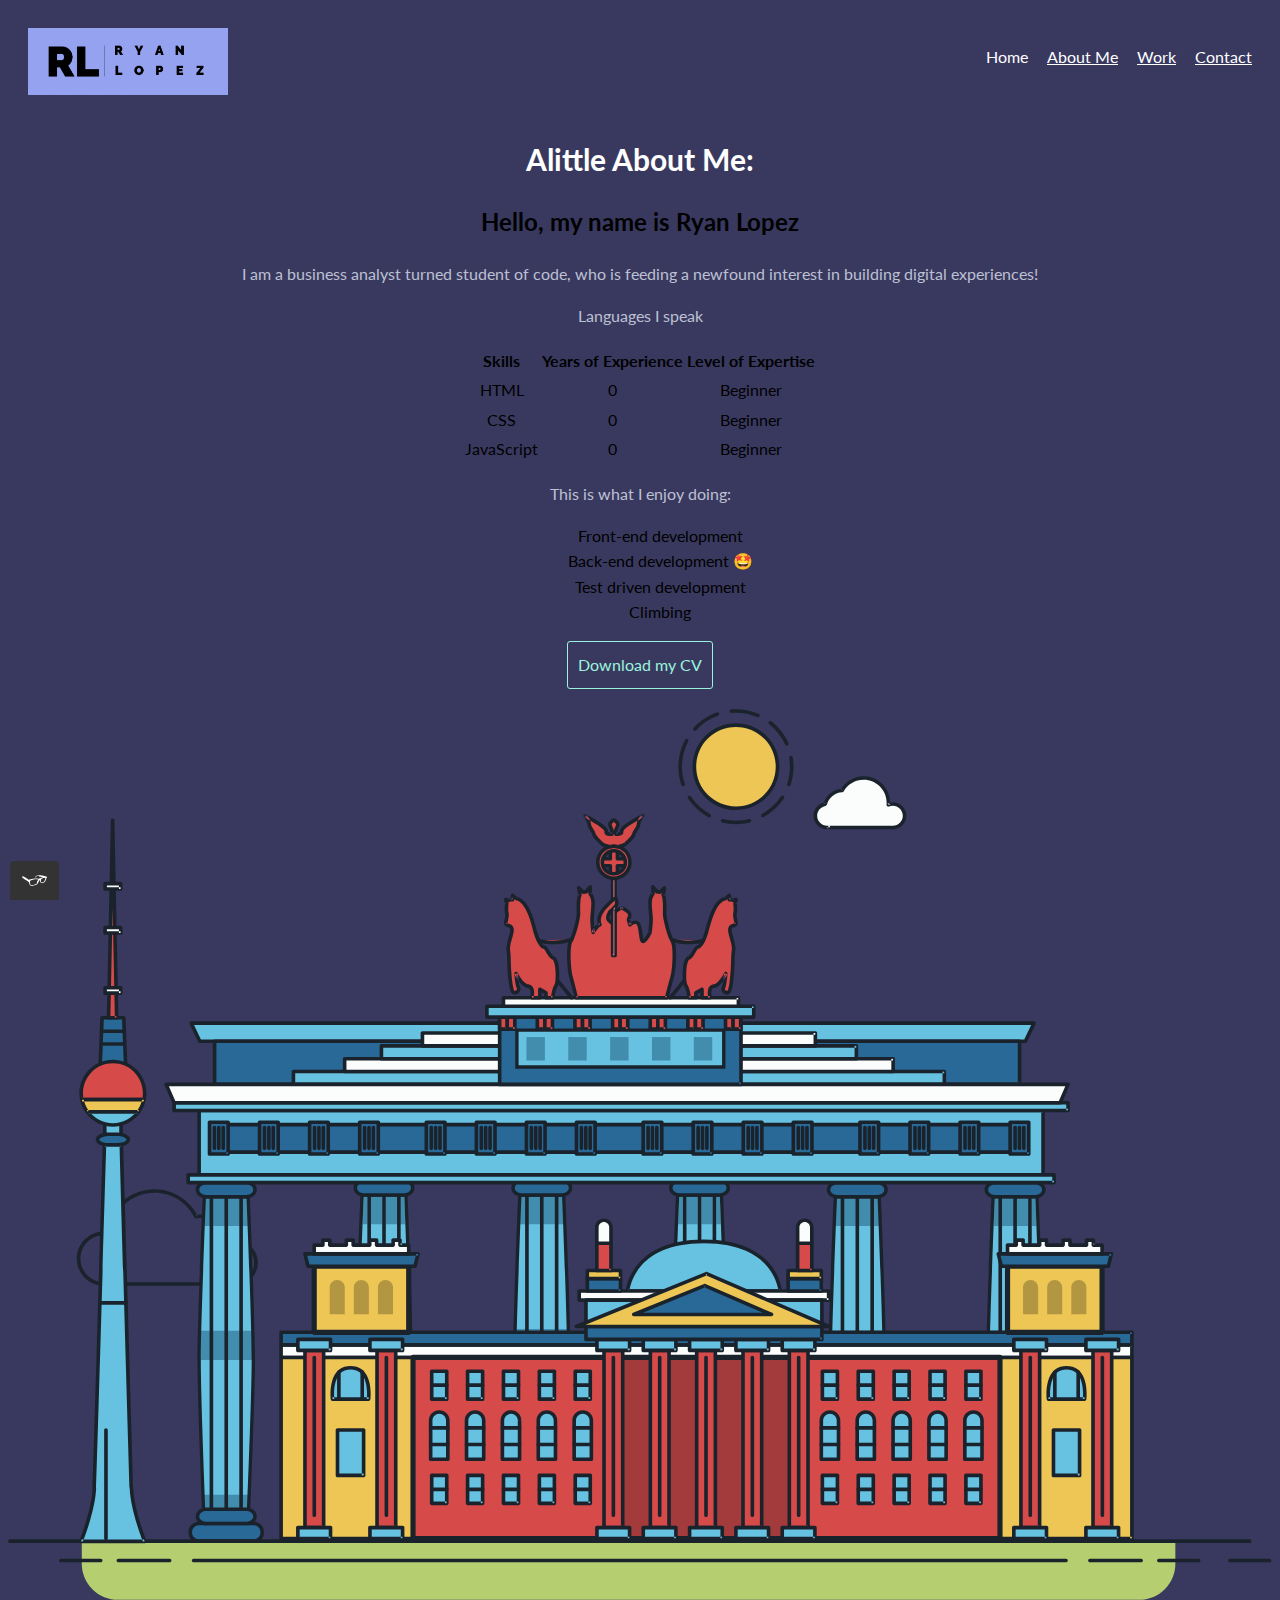
==== about.html @ b36243be "Added to Git" ====
<!DOCTYPE html>
<html>

<head> <!-- displays on the tab -->
  <meta charset="utf-8">
  <title>Ryan Lopez</title>
  <link rel="shortcut icon" href="./img/favicon-32x32.png" type="image/x-icon">
  <link rel="noramlize css"  type="text/css" href="CSS/noramlize.css">
  <link href="https://fonts.googleapis.com/css2?family=Lato:wght@400;700&display=swap" rel="stylesheet">
  <link rel="stylesheet" type="text/css" href="CSS/styles.production.css">
  <meta name="viewport" content="width=device-width, initial-scale=1"> <!-- Optimizes for mobile browsers -->
</head>

<body>
  <header class="page-header">
    <!-- Insert logo here -->
    <img src="img/Logo.png" alt="" class="page-header__item-logo page-header__item">
    <nav class="page-header__item">
      <ul role="menubar" class="navigation-list"><!-- Ul = Unordered list (bullet points), ol =ordered list (1,2,3)-->
        <li role="presentation"><!-- refers to list items, each one needs its own li -->
          <a  href="index.html" role="menuitem" class="navigation-list__item navigation-list__item--active">Home</a>  <!-- Href are hyperlinks -->
        </li>
        <li role="presentation">
          <a  href="about.html" role="menuitem" class="navigation-list__item">About Me</a><!-- Block Element Modifier(BEM) will be used to style classes-->
        </li>
        <li role="presentation">
          <a href="work.html" role="menuitem" class="navigation-list__item">Work</a>
        </li>
        <li role="presentation">
          <a  href="contact.html" role="menuitem" class="navigation-list__item">Contact</a>
        </li>
      </ul>
    </nav>
  </header>
  <main class="about">
    <h1> Alittle About Me: </h1>
    <h2> Hello, my name is Ryan Lopez </h2>
    <p> I am a business analyst turned student of code, who is feeding a newfound interest in building <span>digital<span> experiences!</p>
    <p> Languages I speak </p>
    <table id="experience-table">
      <thead><!-- Header row (Bold)-->
        <tr><!--notes each row in table-->
          <th>Skills</th><!-- th... notes header cells-->
          <th>Years of Experience</th>
          <th>Level of Expertise</th>
        </tr>
      </thead>
      <tbody><!-- Content of the table under the header-->
        <tr>
          <td>HTML</td><!-- defines the cell on the row-->
          <td>0</td>
          <td>Beginner</td>
        </tr>
        <tr>
          <td>CSS</td>
          <td>0</td>
          <td>Beginner</td>
        </tr>
        <tr>
          <td>JavaScript</td>
          <td>0</td>
          <td>Beginner</td>
        </tr>
      </tbody>
    </table>
    <p> This is what I enjoy doing:</p>
    <ul>
      <li role="presentation" class="about-list__item">Front-end development</li>
      <li role="presentation"class="about-list__item">Back-end development 🤩</li>
      <li role="presentation"class="about-list__item">Test driven development</li>
      <li role="presentation" class="about-list__item">Climbing</li>
    </ul>

    <a href="Files/LOPEZ_RYAN_RESUME.PDF" target="_blank" class="button" download>Download my CV</a>
    <svg id="about-picture" xmlns="http://www.w3.org/2000/svg" class="berlin-illustration" height="auto" viewBox="0 0 700 505" xmlns:xlink="http://www.w3.org/1999/xlink">
        <defs>
            <polygon id="a" points=".06 231.917 .06 .929 688.717 .929 688.717 231.917"></polygon>
        </defs>
        <g fill="none" fill-rule="evenodd">
          <g transform="translate(0 241)" class="cloud-front">
          <path fill="#1A232C" d="M87.602,29 L87.602,28 C87.326,28.001 87.103,28.024 86.927,28.033 L86.979,29.031 L87.947,28.78 C85.741,20.282 78.041,14.002 68.852,14 C67.858,14 66.904,14.096 65.98,14.231 L66.125,15.22 L67.019,14.772 C62.626,6.015 53.567,0.001 43.102,0 C29.041,0.002 17.524,10.848 16.443,24.632 L17.44,24.71 L17.606,23.724 C16.803,23.589 15.969,23.5 15.102,23.5 C6.817,23.501 0.102,30.215 0.102,38.5 C0.102,46.785 6.817,53.499 15.102,53.5 L87.602,53.5 C94.644,53.499 100.351,47.792 100.352,40.75 C100.351,33.708 94.644,28.001 87.602,28 L87.602,30 C90.573,30 93.254,31.202 95.203,33.149 C97.15,35.097 98.351,37.778 98.352,40.75 C98.351,43.722 97.15,46.403 95.203,48.351 C93.254,50.298 90.573,51.5 87.602,51.5 L15.102,51.5 C11.509,51.5 8.265,50.046 5.909,47.692 C3.555,45.337 2.102,42.093 2.102,38.5 C2.102,34.907 3.555,31.663 5.909,29.308 C8.265,26.954 11.509,25.5 15.102,25.5 C15.831,25.5 16.553,25.575 17.273,25.697 C17.551,25.743 17.832,25.672 18.055,25.499 C18.277,25.325 18.414,25.07 18.436,24.789 C19.436,12.04 30.094,1.998 43.102,2 C52.786,1.999 61.163,7.564 65.231,15.669 C65.425,16.055 65.842,16.272 66.27,16.21 C67.132,16.084 67.988,16 68.852,16 C77.108,15.998 84.027,21.647 86.011,29.283 C86.13,29.741 86.557,30.054 87.031,30.03 C87.27,30.017 87.457,29.999 87.602,30 L87.602,29" transform="translate(38 36)"></path>
            </g>
            <path fill="#B5CE6F" d="M646.484,484.382 C646.484,489.501 644.531,494.62 640.627,498.525 C636.722,502.43 631.603,504.382 626.484,504.382 L60.873,504.382 C55.754,504.382 50.636,502.43 46.731,498.525 C42.826,494.62 40.873,489.501 40.873,484.382 L40.873,471.917 L646.484,471.917 L646.484,484.382"></path>
            <polyline fill="#67C2E2" points="334.824 185.029 101.449 185.029 106.209 195.08 563.438 195.08 568.2 185.029 334.824 185.029"></polyline>
            <path fill="#1A232C" d="M334.824,185.029 L334.824,184.029 L101.449,184.029 C101.104,184.029 100.788,184.203 100.604,184.494 C100.42,184.785 100.398,185.146 100.545,185.457 L105.306,195.508 C105.471,195.856 105.824,196.079 106.209,196.079 L563.438,196.079 C563.824,196.079 564.177,195.856 564.342,195.508 L569.104,185.457 C569.251,185.146 569.229,184.785 569.045,184.494 C568.861,184.203 568.544,184.029 568.2,184.029 L334.824,184.029 L334.824,186.029 L566.62,186.029 L562.806,194.08 L106.842,194.08 L103.029,186.029 L334.824,186.029 L334.824,185.029"></path>
            <polygon fill="#296997" points="114.416 218.974 560.222 218.974 560.222 195.08 114.416 195.08"></polygon>
            <path fill="#1A232C" d="M560.222,218.974 L560.222,217.974 L115.416,217.974 L115.416,196.079 L559.222,196.079 L559.222,218.974 L560.222,218.974 L560.222,217.974 L560.222,218.974 L561.222,218.974 L561.222,195.08 C561.222,194.816 561.115,194.559 560.929,194.372 C560.742,194.186 560.485,194.08 560.222,194.08 L114.416,194.08 C114.152,194.08 113.895,194.186 113.708,194.372 C113.522,194.559 113.416,194.816 113.416,195.08 L113.416,218.974 C113.416,219.237 113.522,219.495 113.708,219.681 C113.895,219.867 114.152,219.974 114.416,219.974 L560.222,219.974 C560.485,219.974 560.742,219.867 560.929,219.681 C561.115,219.495 561.222,219.237 561.222,218.974 L560.222,218.974"></path>
            <polygon fill="#67C2E2" points="105.85 269.08 573.225 269.08 573.225 233.398 105.85 233.398"></polygon>
            <path fill="#1A232C" d="M573.225,233.398 L573.225,232.398 L105.85,232.398 C105.587,232.398 105.329,232.505 105.143,232.691 C104.957,232.877 104.85,233.134 104.85,233.398 L104.85,269.08 C104.85,269.344 104.957,269.601 105.143,269.788 C105.329,269.974 105.587,270.08 105.85,270.08 L573.225,270.08 C573.488,270.08 573.745,269.974 573.932,269.788 C574.118,269.601 574.225,269.344 574.225,269.08 L574.225,233.398 C574.225,233.134 574.118,232.877 573.932,232.691 C573.745,232.505 573.488,232.398 573.225,232.398 L573.225,233.398 L572.225,233.398 L572.225,268.08 L106.85,268.08 L106.85,234.398 L573.225,234.398 L573.225,233.398 L572.225,233.398 L573.225,233.398"></path>
            <polygon fill="#296997" points="116.751 256.508 562.557 256.508 562.557 241.243 116.751 241.243"></polygon>
            <path fill="#1A232C" d="M562.557,256.508 L562.557,255.508 L117.75,255.508 L117.75,242.243 L561.557,242.243 L561.557,256.508 L562.557,256.508 L562.557,255.508 L562.557,256.508 L563.557,256.508 L563.557,241.243 C563.557,240.979 563.45,240.722 563.264,240.535 C563.078,240.349 562.82,240.243 562.557,240.243 L116.75,240.243 C116.487,240.243 116.23,240.349 116.043,240.535 C115.857,240.722 115.751,240.979 115.751,241.243 L115.751,256.508 C115.751,256.771 115.857,257.029 116.043,257.215 C116.23,257.401 116.487,257.508 116.751,257.508 L562.557,257.508 C562.82,257.508 563.077,257.401 563.264,257.215 C563.45,257.029 563.557,256.771 563.557,256.508 L562.557,256.508"></path>
            <polygon fill="#67C2E2" points="158.07 218.974 518.563 218.974 518.563 211.858 158.07 211.858"></polygon>
            <path fill="#1A232C" d="M518.563,211.858 L518.563,210.858 L158.07,210.858 C157.807,210.858 157.549,210.964 157.363,211.151 C157.177,211.337 157.07,211.594 157.07,211.858 L157.07,218.974 C157.07,219.237 157.177,219.495 157.363,219.681 C157.549,219.867 157.807,219.974 158.07,219.974 L518.563,219.974 C518.826,219.974 519.083,219.867 519.27,219.681 C519.456,219.495 519.562,219.237 519.562,218.974 L519.562,211.858 C519.562,211.594 519.456,211.337 519.27,211.151 C519.083,210.964 518.826,210.858 518.563,210.858 L518.563,211.858 L517.563,211.858 L517.563,217.974 L159.07,217.974 L159.07,212.858 L518.563,212.858 L518.563,211.858 L517.563,211.858 L518.563,211.858"></path>
            <polygon fill="#FBFDFC" points="186.438 211.858 490.194 211.858 490.194 204.741 186.438 204.741"></polygon>
            <path fill="#1A232C" d="M490.194,204.741 L490.194,203.741 L186.438,203.741 C186.175,203.741 185.917,203.848 185.731,204.034 C185.545,204.221 185.438,204.478 185.438,204.741 L185.438,211.858 C185.438,212.121 185.545,212.379 185.731,212.565 C185.917,212.751 186.175,212.858 186.438,212.858 L490.194,212.858 C490.458,212.858 490.715,212.751 490.902,212.565 C491.088,212.379 491.194,212.121 491.194,211.858 L491.194,204.741 C491.194,204.478 491.088,204.221 490.902,204.034 C490.715,203.848 490.458,203.741 490.194,203.741 L490.194,204.741 L489.194,204.741 L489.194,210.858 L187.438,210.858 L187.438,205.741 L490.194,205.741 L490.194,204.741 L489.194,204.741 L490.194,204.741"></path>
            <polygon fill="#67C2E2" points="206.805 204.741 469.828 204.741 469.828 197.624 206.805 197.624"></polygon>
            <path fill="#1A232C" d="M469.828,197.624 L469.828,196.624 L206.805,196.624 C206.541,196.624 206.284,196.731 206.098,196.917 C205.911,197.103 205.805,197.361 205.805,197.624 L205.805,204.741 C205.805,205.005 205.911,205.262 206.098,205.449 C206.284,205.635 206.541,205.741 206.805,205.741 L469.828,205.741 C470.091,205.741 470.349,205.635 470.535,205.449 C470.722,205.262 470.828,205.005 470.828,204.741 L470.828,197.624 C470.828,197.361 470.722,197.103 470.535,196.917 C470.349,196.731 470.091,196.624 469.828,196.624 L469.828,197.624 L468.828,197.624 L468.828,203.741 L207.805,203.741 L207.805,198.624 L469.828,198.624 L469.828,197.624 L468.828,197.624 L469.828,197.624"></path>
            <polygon fill="#FBFDFC" points="229.521 197.624 447.111 197.624 447.111 190.509 229.521 190.509"></polygon>
            <path fill="#1A232C" d="M447.111,190.509 L447.111,189.509 L229.521,189.509 C229.258,189.509 229,189.616 228.814,189.802 C228.628,189.988 228.521,190.246 228.521,190.509 L228.521,197.624 C228.521,197.888 228.628,198.145 228.814,198.332 C229,198.518 229.258,198.624 229.521,198.624 L447.111,198.624 C447.375,198.624 447.632,198.518 447.818,198.332 C448.005,198.145 448.111,197.888 448.111,197.624 L448.111,190.509 C448.111,190.246 448.005,189.988 447.818,189.802 C447.632,189.616 447.375,189.509 447.111,189.509 L447.111,190.509 L446.111,190.509 L446.111,196.624 L230.521,196.624 L230.521,191.509 L447.111,191.509 L447.111,190.509 L446.111,190.509 L447.111,190.509"></path>
            <path fill="#67C2E2" d="M135.607,355.447 C135.163,337.766 134.264,313.326 133.648,297.387 C133.274,287.721 133.004,281.18 133.004,281.18 L108.722,281.18 C108.722,281.18 108.452,287.721 108.079,297.387 C107.462,313.326 106.563,337.766 106.119,355.447 C105.953,362.059 105.85,367.732 105.85,371.653 L105.85,371.654 C105.85,386.117 107.243,424.332 108.089,446.189 C108.457,455.706 108.722,462.126 108.722,462.126 L133.004,462.126 C133.004,462.126 133.269,455.706 133.637,446.189 C134.482,424.332 135.876,386.117 135.876,371.654 L135.876,371.653 C135.876,367.732 135.773,362.059 135.607,355.447"></path>
            <path fill="#428DAE" d="M133.648 297.387L108.079 297.387C108.452 287.721 108.722 281.18 108.722 281.18L133.004 281.18C133.004 281.18 133.274 287.721 133.648 297.387M135.876 371.654L105.85 371.654 105.85 371.653C105.85 367.732 105.953 362.059 106.119 355.447L135.607 355.447C135.773 362.059 135.876 367.732 135.876 371.653L135.876 371.654M133.004 462.126L108.722 462.126C108.722 462.126 108.457 455.706 108.089 446.189L133.637 446.189C133.269 455.706 133.004 462.126 133.004 462.126"></path>
            <path fill="#1A232C" d="M109.612,461.199 L132.114,461.199 C132.447,453.007 134.949,390.886 134.949,371.653 C134.949,352.42 132.447,290.299 132.114,282.108 L109.612,282.108 C109.279,290.299 106.778,352.42 106.778,371.653 C106.778,390.886 109.279,453.007 109.612,461.199 Z M133.895,463.054 L107.832,463.054 L107.794,462.164 C107.766,461.466 104.922,392.193 104.922,371.653 C104.922,351.114 107.766,281.839 107.794,281.142 L107.832,280.252 L133.895,280.252 L133.931,281.142 C133.96,281.839 136.804,351.114 136.804,371.653 C136.804,392.193 133.96,461.466 133.931,462.164 L133.895,463.054 L133.895,463.054 Z"></path>
            <path fill="#1A232C" d="M111.638 281.18L111.638 462.126C111.638 462.679 112.086 463.126 112.638 463.126 113.19 463.126 113.638 462.679 113.638 462.126L113.638 281.18C113.638 280.628 113.19 280.18 112.638 280.18 112.086 280.18 111.638 280.628 111.638 281.18M119.863 281.18L119.863 462.126C119.863 462.679 120.311 463.126 120.863 463.126 121.416 463.126 121.863 462.679 121.863 462.126L121.863 281.18C121.863 280.628 121.416 280.18 120.863 280.18 120.311 280.18 119.863 280.628 119.863 281.18M128.088 281.18L128.088 462.126C128.088 462.679 128.536 463.126 129.088 463.126 129.64 463.126 130.088 462.679 130.088 462.126L130.088 281.18C130.088 280.628 129.64 280.18 129.088 280.18 128.536 280.18 128.088 280.628 128.088 281.18"></path>
            <path fill="#296997" d="M136.79,277.265 C136.79,279.418 134.675,281.18 132.09,281.18 L109.636,281.18 C107.051,281.18 104.936,279.418 104.936,277.265 C104.936,275.111 107.051,273.349 109.636,273.349 L132.09,273.349 C134.675,273.349 136.79,275.111 136.79,277.265"></path>
            <path fill="#1A232C" d="M136.79,277.265 L135.79,277.265 C135.789,278.005 135.433,278.704 134.769,279.262 C134.109,279.814 133.155,280.181 132.09,280.18 L109.636,280.18 C108.571,280.181 107.617,279.814 106.956,279.262 C106.293,278.704 105.936,278.005 105.936,277.265 C105.936,276.524 106.293,275.825 106.957,275.267 C107.617,274.715 108.571,274.348 109.636,274.349 L132.09,274.349 C133.155,274.348 134.109,274.716 134.769,275.267 C135.433,275.825 135.789,276.524 135.79,277.265 L137.79,277.265 C137.791,275.851 137.09,274.593 136.049,273.731 C135.006,272.863 133.61,272.35 132.09,272.349 L109.636,272.349 C108.116,272.35 106.72,272.863 105.676,273.731 C104.636,274.593 103.935,275.851 103.936,277.265 C103.935,278.678 104.636,279.937 105.677,280.798 C106.72,281.666 108.116,282.179 109.636,282.18 L132.09,282.18 C133.61,282.179 135.006,281.666 136.049,280.798 C137.09,279.937 137.791,278.678 137.79,277.265 L136.79,277.265"></path>
            <path fill="#296997" d="M140.775,467.217 C140.775,469.803 138.661,471.917 136.076,471.917 L105.65,471.917 C103.065,471.917 100.951,469.803 100.951,467.217 L100.951,466.825 C100.951,464.241 103.065,462.126 105.65,462.126 L136.076,462.126 C138.661,462.126 140.775,464.241 140.775,466.825 L140.775,467.217"></path>
            <path fill="#1A232C" d="M140.775,467.217 L139.775,467.217 C139.775,468.235 139.361,469.155 138.688,469.83 C138.013,470.503 137.093,470.917 136.076,470.917 L105.65,470.917 C104.633,470.917 103.713,470.504 103.038,469.83 C102.365,469.155 101.951,468.235 101.951,467.217 L101.951,466.825 C101.951,465.808 102.365,464.889 103.038,464.214 C103.713,463.54 104.633,463.127 105.65,463.126 L136.076,463.126 C137.093,463.127 138.013,463.54 138.688,464.214 C139.362,464.889 139.775,465.808 139.775,466.825 L139.775,467.217 L141.775,467.217 L141.775,466.825 C141.772,463.684 139.217,461.13 136.076,461.126 L105.65,461.126 C102.509,461.13 99.955,463.684 99.951,466.825 L99.951,467.217 C99.954,470.36 102.509,472.914 105.65,472.917 L136.076,472.917 C139.217,472.914 141.772,470.36 141.775,467.217 L140.775,467.217"></path>
            <path fill="#296997" d="M136.79,458.208 C136.79,460.363 134.675,462.126 132.09,462.126 L109.636,462.126 C107.051,462.126 104.936,460.363 104.936,458.208 C104.936,456.057 107.051,454.292 109.636,454.292 L132.09,454.292 C134.675,454.292 136.79,456.057 136.79,458.208"></path>
            <path fill="#1A232C" d="M136.79,458.208 L135.79,458.208 C135.789,458.949 135.432,459.649 134.769,460.207 C134.108,460.76 133.154,461.128 132.09,461.126 L109.636,461.126 C108.572,461.128 107.617,460.76 106.957,460.207 C106.293,459.649 105.936,458.949 105.936,458.208 C105.936,457.47 106.293,456.77 106.957,456.212 C107.617,455.659 108.572,455.291 109.636,455.292 L132.09,455.292 C133.154,455.291 134.108,455.659 134.769,456.212 C135.433,456.77 135.789,457.47 135.79,458.208 L137.79,458.208 C137.791,456.796 137.09,455.538 136.05,454.675 C135.006,453.808 133.61,453.294 132.09,453.292 L109.636,453.292 C108.115,453.294 106.719,453.808 105.676,454.675 C104.636,455.538 103.935,456.796 103.936,458.208 C103.935,459.622 104.636,460.881 105.676,461.743 C106.72,462.611 108.116,463.125 109.636,463.126 L132.09,463.126 C133.61,463.125 135.006,462.611 136.05,461.743 C137.09,460.881 137.791,459.622 137.79,458.208 L136.79,458.208"></path>
            <path fill="#67C2E2" d="M572.471,355.447 C572.025,337.766 571.126,313.326 570.51,297.387 C570.137,287.721 569.867,281.18 569.867,281.18 L545.585,281.18 C545.585,281.18 545.315,287.721 544.942,297.387 C544.326,313.326 543.427,337.766 542.981,355.447 C542.815,362.059 542.713,367.732 542.713,371.653 L542.713,371.654 C542.713,386.117 544.107,424.332 544.952,446.189 C545.32,455.706 545.585,462.126 545.585,462.126 L569.867,462.126 C569.867,462.126 570.132,455.706 570.499,446.189 C571.346,424.332 572.739,386.117 572.739,371.654 L572.739,371.653 C572.739,367.732 572.637,362.059 572.471,355.447"></path>
            <path fill="#428DAE" d="M569.582 297.387L566.951 297.387 566.951 282.108 568.977 282.108C569.063 284.206 569.29 289.841 569.582 297.387M564.951 297.387L545.871 297.387C546.162 289.841 546.39 284.206 546.476 282.108L564.951 282.108 564.951 297.387M571.8 369.187L566.951 369.187 566.951 356.265 571.562 356.265C571.685 361.272 571.771 365.701 571.8 369.187M564.951 369.187L543.653 369.187C543.684 365.512 543.777 360.79 543.912 355.447L553.551 355.447 553.551 356.265 564.951 356.265 564.951 369.187"></path>
            <path fill="#1A232C" d="M546.476,461.199 L568.977,461.199 C569.31,453.007 571.812,390.886 571.812,371.653 C571.812,352.42 569.31,290.299 568.977,282.108 L546.476,282.108 C546.142,290.299 543.642,352.42 543.642,371.653 C543.642,390.886 546.142,453.007 546.476,461.199 M570.758,463.054 L544.694,463.054 L544.658,462.164 C544.629,461.466 541.785,392.193 541.785,371.653 C541.785,351.114 544.629,281.839 544.658,281.142 L544.694,280.252 L570.758,280.252 L570.795,281.142 C570.823,281.839 573.667,351.114 573.667,371.653 C573.667,392.193 570.823,461.466 570.795,462.164 L570.758,463.054"></path>
            <path fill="#1A232C" d="M548.501 281.18L548.501 462.126C548.501 462.679 548.949 463.126 549.501 463.126 550.053 463.126 550.501 462.679 550.501 462.126L550.501 281.18C550.501 280.628 550.053 280.18 549.501 280.18 548.949 280.18 548.501 280.628 548.501 281.18M556.727 281.18L556.727 462.126C556.727 462.679 557.174 463.126 557.727 463.126 558.279 463.126 558.727 462.679 558.727 462.126L558.727 281.18C558.727 280.628 558.279 280.18 557.727 280.18 557.174 280.18 556.727 280.628 556.727 281.18M564.951 281.18L564.951 462.126C564.951 462.679 565.399 463.126 565.951 463.126 566.503 463.126 566.951 462.679 566.951 462.126L566.951 281.18C566.951 280.628 566.503 280.18 565.951 280.18 565.399 280.18 564.951 280.628 564.951 281.18"></path>
            <path fill="#296997" d="M573.653,277.265 C573.653,279.418 571.537,281.18 568.953,281.18 L546.499,281.18 C543.915,281.18 541.799,279.418 541.799,277.265 C541.799,275.111 543.915,273.349 546.499,273.349 L568.953,273.349 C571.537,273.349 573.653,275.111 573.653,277.265"></path>
            <path fill="#1A232C" d="M573.653,277.265 L572.653,277.265 C572.653,278.005 572.296,278.704 571.632,279.262 C570.972,279.814 570.017,280.181 568.953,280.18 L546.499,280.18 C545.435,280.181 544.48,279.814 543.82,279.262 C543.156,278.704 542.8,278.005 542.799,277.265 C542.8,276.525 543.156,275.825 543.82,275.267 C544.481,274.715 545.435,274.348 546.499,274.349 L568.953,274.349 C570.017,274.348 570.972,274.715 571.632,275.267 C572.296,275.825 572.653,276.525 572.653,277.265 L574.653,277.265 C574.654,275.851 573.953,274.593 572.912,273.731 C571.869,272.863 570.473,272.35 568.953,272.349 L546.499,272.349 C544.979,272.35 543.583,272.863 542.54,273.731 C541.499,274.593 540.798,275.851 540.799,277.265 C540.798,278.679 541.499,279.937 542.54,280.798 C543.583,281.666 544.979,282.179 546.499,282.18 L568.953,282.18 C570.473,282.179 571.869,281.666 572.912,280.798 C573.953,279.937 574.654,278.679 574.653,277.265 L573.653,277.265"></path>
            <path fill="#296997" d="M577.639,467.217 C577.639,469.803 575.524,471.917 572.938,471.917 L542.514,471.917 C539.929,471.917 537.813,469.803 537.813,467.217 L537.813,466.825 C537.813,464.241 539.929,462.126 542.514,462.126 L572.938,462.126 C575.524,462.126 577.639,464.241 577.639,466.825 L577.639,467.217"></path>
            <path fill="#1A232C" d="M577.639,467.217 L576.639,467.217 C576.638,468.235 576.225,469.155 575.551,469.83 C574.876,470.503 573.956,470.917 572.938,470.917 L542.514,470.917 C541.497,470.917 540.576,470.503 539.901,469.83 C539.227,469.155 538.814,468.234 538.813,467.217 L538.813,466.825 C538.814,465.808 539.227,464.889 539.901,464.214 C540.576,463.54 541.497,463.127 542.514,463.126 L572.938,463.126 C573.956,463.127 574.876,463.54 575.551,464.214 C576.225,464.888 576.638,465.808 576.639,466.825 L576.639,467.217 L578.639,467.217 L578.639,466.825 C578.635,463.684 576.081,461.13 572.938,461.126 L542.514,461.126 C539.372,461.13 536.817,463.684 536.813,466.825 L536.813,467.217 C536.817,470.36 539.372,472.914 542.514,472.917 L572.938,472.917 C576.081,472.914 578.635,470.359 578.639,467.217 L577.639,467.217"></path>
            <path fill="#296997" d="M573.653,458.208 C573.653,460.363 571.537,462.126 568.953,462.126 L546.499,462.126 C543.915,462.126 541.799,460.363 541.799,458.208 C541.799,456.057 543.915,454.292 546.499,454.292 L568.953,454.292 C571.537,454.292 573.653,456.057 573.653,458.208"></path>
            <path fill="#1A232C" d="M573.653,458.208 L572.653,458.208 C572.653,458.949 572.296,459.649 571.632,460.207 C570.971,460.76 570.017,461.128 568.953,461.126 L546.499,461.126 C545.435,461.128 544.481,460.76 543.82,460.207 C543.157,459.649 542.799,458.949 542.799,458.208 C542.799,457.47 543.156,456.77 543.82,456.212 C544.481,455.659 545.435,455.291 546.499,455.292 L568.953,455.292 C570.017,455.291 570.971,455.659 571.632,456.212 C572.296,456.77 572.653,457.47 572.653,458.208 L574.653,458.208 C574.654,456.796 573.953,455.538 572.912,454.675 C571.869,453.808 570.473,453.294 568.953,453.292 L546.499,453.292 C544.979,453.294 543.583,453.808 542.54,454.675 C541.499,455.538 540.798,456.796 540.799,458.208 C540.798,459.622 541.499,460.881 542.54,461.743 C543.583,462.611 544.979,463.125 546.499,463.126 L568.953,463.126 C570.473,463.125 571.869,462.611 572.912,461.743 C573.953,460.881 574.654,459.622 574.653,458.208 L573.653,458.208"></path>
            <path fill="#67C2E2" d="M485.098,355.447 C484.654,337.766 483.753,313.326 483.137,297.387 C482.764,287.721 482.494,281.18 482.494,281.18 L458.213,281.18 C458.213,281.18 457.942,287.721 457.569,297.387 C456.953,313.326 456.055,337.766 455.608,355.447 C455.443,362.059 455.34,367.732 455.34,371.653 L455.34,371.654 C455.34,386.117 456.733,424.332 457.58,446.189 C457.948,455.706 458.213,462.126 458.213,462.126 L482.494,462.126 C482.494,462.126 482.759,455.706 483.126,446.189 C483.973,424.332 485.366,386.117 485.366,371.654 L485.366,371.653 C485.366,367.732 485.265,362.059 485.098,355.447"></path>
            <path fill="#428DAE" d="M483.137 297.387L457.569 297.387C457.942 287.721 458.213 281.18 458.213 281.18L482.494 281.18C482.494 281.18 482.764 287.721 483.137 297.387M485.355 369.187L455.351 369.187C455.382 365.502 455.475 360.78 455.608 355.447L485.098 355.447C485.232 360.78 485.325 365.502 485.355 369.187"></path>
            <path fill="#1A232C" d="M459.103,461.199 L481.605,461.199 C481.938,453.007 484.439,390.886 484.439,371.653 C484.439,352.42 481.938,290.299 481.605,282.108 L459.103,282.108 C458.769,290.299 456.268,352.42 456.268,371.653 C456.268,390.886 458.769,453.007 459.103,461.199 Z M483.386,463.054 L457.321,463.054 L457.285,462.164 C457.256,461.466 454.412,392.193 454.412,371.653 C454.412,351.114 457.256,281.839 457.285,281.142 L457.321,280.252 L483.386,280.252 L483.422,281.142 C483.45,281.839 486.294,351.114 486.294,371.653 C486.294,392.193 483.45,461.466 483.422,462.164 L483.386,463.054 L483.386,463.054 Z"></path>
            <path fill="#1A232C" d="M461.128 281.18L461.128 462.126C461.128 462.679 461.576 463.126 462.128 463.126 462.68 463.126 463.128 462.679 463.128 462.126L463.128 281.18C463.128 280.628 462.68 280.18 462.128 280.18 461.576 280.18 461.128 280.628 461.128 281.18M469.354 281.18L469.354 462.126C469.354 462.679 469.801 463.126 470.354 463.126 470.906 463.126 471.354 462.679 471.354 462.126L471.354 281.18C471.354 280.628 470.906 280.18 470.354 280.18 469.801 280.18 469.354 280.628 469.354 281.18M477.578 281.18L477.578 462.126C477.578 462.679 478.026 463.126 478.578 463.126 479.13 463.126 479.578 462.679 479.578 462.126L479.578 281.18C479.578 280.628 479.13 280.18 478.578 280.18 478.026 280.18 477.578 280.628 477.578 281.18"></path>
            <path fill="#296997" d="M486.281,277.265 C486.281,279.418 484.164,281.18 481.58,281.18 L459.126,281.18 C456.542,281.18 454.426,279.418 454.426,277.265 C454.426,275.111 456.542,273.349 459.126,273.349 L481.58,273.349 C484.164,273.349 486.281,275.111 486.281,277.265"></path>
            <path fill="#1A232C" d="M486.281,277.265 L485.281,277.265 C485.281,278.005 484.924,278.704 484.26,279.262 C483.599,279.814 482.644,280.181 481.58,280.18 L459.126,280.18 C458.062,280.181 457.107,279.814 456.447,279.262 C455.783,278.704 455.427,278.005 455.426,277.265 C455.427,276.525 455.783,275.825 456.447,275.267 C457.108,274.715 458.062,274.348 459.126,274.349 L481.58,274.349 C482.644,274.348 483.599,274.716 484.26,275.268 C484.924,275.825 485.281,276.525 485.281,277.265 L487.281,277.265 C487.282,275.851 486.58,274.593 485.54,273.731 C484.496,272.863 483.1,272.35 481.58,272.349 L459.126,272.349 C457.606,272.35 456.21,272.863 455.167,273.731 C454.126,274.593 453.425,275.851 453.426,277.265 C453.425,278.679 454.126,279.937 455.167,280.798 C456.21,281.666 457.606,282.179 459.126,282.18 L481.58,282.18 C483.1,282.179 484.496,281.666 485.54,280.799 C486.58,279.937 487.282,278.679 487.281,277.265 L486.281,277.265"></path>
            <path fill="#296997" d="M490.266,467.217 C490.266,469.803 488.151,471.917 485.565,471.917 L455.141,471.917 C452.556,471.917 450.44,469.803 450.44,467.217 L450.44,466.825 C450.44,464.241 452.556,462.126 455.141,462.126 L485.565,462.126 C488.151,462.126 490.266,464.241 490.266,466.825 L490.266,467.217"></path>
            <path fill="#1A232C" d="M490.266,467.217 L489.266,467.217 C489.265,468.235 488.852,469.155 488.178,469.83 C487.503,470.503 486.583,470.917 485.565,470.917 L455.141,470.917 C454.124,470.917 453.203,470.503 452.528,469.83 C451.854,469.155 451.441,468.234 451.44,467.217 L451.44,466.825 C451.441,465.808 451.854,464.889 452.528,464.214 C453.203,463.54 454.124,463.127 455.141,463.126 L485.565,463.126 C486.583,463.127 487.503,463.54 488.178,464.214 C488.852,464.888 489.265,465.808 489.266,466.825 L489.266,467.217 L491.266,467.217 L491.266,466.825 C491.262,463.684 488.708,461.13 485.565,461.126 L455.141,461.126 C451.999,461.13 449.444,463.684 449.44,466.825 L449.44,467.217 C449.444,470.36 451.999,472.914 455.141,472.917 L485.565,472.917 C488.708,472.914 491.262,470.359 491.266,467.217 L490.266,467.217"></path>
            <path fill="#296997" d="M486.281,458.208 C486.281,460.363 484.164,462.126 481.58,462.126 L459.126,462.126 C456.542,462.126 454.426,460.363 454.426,458.208 C454.426,456.057 456.542,454.292 459.126,454.292 L481.58,454.292 C484.164,454.292 486.281,456.057 486.281,458.208"></path>
            <path fill="#1A232C" d="M486.281,458.208 L485.281,458.208 C485.281,458.949 484.923,459.649 484.26,460.207 C483.599,460.76 482.644,461.128 481.58,461.126 L459.126,461.126 C458.062,461.128 457.108,460.76 456.447,460.207 C455.784,459.649 455.427,458.949 455.426,458.208 C455.426,457.47 455.783,456.77 456.447,456.212 C457.108,455.659 458.062,455.291 459.126,455.292 L481.58,455.292 C482.644,455.291 483.598,455.659 484.26,456.212 C484.924,456.77 485.281,457.47 485.281,458.208 L487.281,458.208 C487.282,456.795 486.58,455.538 485.54,454.675 C484.496,453.808 483.1,453.294 481.58,453.292 L459.126,453.292 C457.606,453.294 456.21,453.808 455.167,454.675 C454.126,455.538 453.425,456.796 453.426,458.208 C453.425,459.622 454.126,460.881 455.167,461.743 C456.21,462.611 457.606,463.125 459.126,463.126 L481.58,463.126 C483.1,463.125 484.496,462.611 485.54,461.743 C486.581,460.881 487.282,459.622 487.281,458.208 L486.281,458.208"></path>
            <path fill="#67C2E2" d="M397.726,354.466 C397.28,336.787 396.381,312.346 395.765,296.407 C395.392,286.742 395.122,280.2 395.122,280.2 L370.84,280.2 C370.84,280.2 370.57,286.742 370.197,296.407 C369.581,312.346 368.682,336.787 368.236,354.466 C368.07,361.078 367.968,366.751 367.968,370.672 L367.968,370.673 C367.968,385.136 369.361,423.352 370.207,445.208 C370.575,454.726 370.84,461.146 370.84,461.146 L395.122,461.146 C395.122,461.146 395.386,454.726 395.754,445.208 C396.601,423.352 397.994,385.136 397.994,370.673 L397.994,370.672 C397.994,366.751 397.892,361.078 397.726,354.466"></path>
            <path fill="#428DAE" d="M394.837 296.407L392.206 296.407 392.206 281.127 394.233 281.127C394.318 283.225 394.545 288.861 394.837 296.407L394.837 296.407zM383.981 296.407L390.206 296.407 390.206 281.127 383.981 281.127 383.981 296.407zM375.756 296.407L381.98 296.407 381.98 281.127 375.756 281.127 375.756 296.407zM373.756 296.407L371.126 296.407C371.417 288.861 371.645 283.225 371.73 281.127L373.756 281.127 373.756 296.407 373.756 296.407zM397.062 369.187L392.206 369.187 392.206 354.466 396.796 354.466C396.943 360.298 397.041 365.389 397.062 369.187L397.062 369.187zM383.981 369.187L390.206 369.187 390.206 354.466 383.981 354.466 383.981 369.187zM375.756 369.187L381.98 369.187 381.98 354.466 375.756 354.466 375.756 369.187zM373.756 369.187L368.9 369.187C368.921 365.389 369.019 360.298 369.166 354.466L373.756 354.466 373.756 369.187 373.756 369.187z"></path>
            <path fill="#1A232C" d="M371.73,460.218 L394.233,460.218 C394.565,452.027 397.066,389.906 397.066,370.672 C397.066,351.44 394.565,289.319 394.233,281.127 L371.73,281.127 C371.397,289.319 368.895,351.44 368.895,370.672 C368.895,389.906 371.397,452.027 371.73,460.218 M396.013,462.074 L369.949,462.074 L369.912,461.184 C369.884,460.486 367.04,391.212 367.04,370.672 C367.04,350.133 369.884,280.859 369.912,280.162 L369.949,279.272 L396.013,279.272 L396.05,280.162 C396.078,280.859 398.922,350.133 398.922,370.672 C398.922,391.212 396.078,460.486 396.05,461.184 L396.013,462.074"></path>
            <path fill="#1A232C" d="M373.756 280.2L373.756 461.146C373.756 461.698 374.203 462.146 374.756 462.146 375.308 462.146 375.756 461.698 375.756 461.146L375.756 280.2C375.756 279.647 375.308 279.2 374.756 279.2 374.203 279.2 373.756 279.647 373.756 280.2M381.98 280.2L381.98 461.146C381.98 461.698 382.428 462.146 382.98 462.146 383.533 462.146 383.981 461.698 383.981 461.146L383.981 280.2C383.981 279.647 383.533 279.2 382.98 279.2 382.428 279.2 381.98 279.647 381.98 280.2M390.206 280.2L390.206 461.146C390.206 461.698 390.654 462.146 391.206 462.146 391.758 462.146 392.206 461.698 392.206 461.146L392.206 280.2C392.206 279.647 391.758 279.2 391.206 279.2 390.654 279.2 390.206 279.647 390.206 280.2"></path>
            <path fill="#296997" d="M398.908,276.285 C398.908,278.439 396.792,280.2 394.208,280.2 L371.754,280.2 C369.17,280.2 367.053,278.439 367.053,276.285 C367.053,274.13 369.17,272.369 371.754,272.369 L394.208,272.369 C396.792,272.369 398.908,274.13 398.908,276.285"></path>
            <path fill="#1A232C" d="M398.908,276.285 L397.908,276.285 C397.907,277.025 397.551,277.724 396.887,278.281 C396.227,278.833 395.272,279.201 394.208,279.2 L371.754,279.2 C370.69,279.201 369.735,278.833 369.074,278.281 C368.41,277.724 368.053,277.025 368.053,276.285 C368.053,275.544 368.41,274.845 369.074,274.287 C369.735,273.735 370.69,273.367 371.754,273.369 L394.208,273.369 C395.272,273.367 396.227,273.735 396.887,274.287 C397.551,274.844 397.907,275.544 397.908,276.285 L399.908,276.285 C399.909,274.871 399.208,273.612 398.167,272.75 C397.124,271.883 395.728,271.37 394.208,271.369 L371.754,271.369 C370.234,271.37 368.838,271.883 367.794,272.75 C366.754,273.612 366.052,274.871 366.053,276.285 C366.052,277.699 366.754,278.957 367.795,279.818 C368.838,280.686 370.234,281.198 371.754,281.2 L394.208,281.2 C395.728,281.198 397.123,280.686 398.167,279.818 C399.208,278.957 399.909,277.698 399.908,276.285 L398.908,276.285"></path>
            <path fill="#296997" d="M402.894,466.237 C402.894,468.823 400.779,470.937 398.193,470.937 L367.768,470.937 C365.183,470.937 363.068,468.823 363.068,466.237 L363.068,465.844 C363.068,463.26 365.183,461.146 367.768,461.146 L398.193,461.146 C400.779,461.146 402.894,463.26 402.894,465.844 L402.894,466.237"></path>
            <path fill="#1A232C" d="M402.894,466.237 L401.894,466.237 C401.893,467.254 401.48,468.174 400.806,468.849 C400.131,469.523 399.211,469.937 398.193,469.937 L367.768,469.937 C366.751,469.937 365.831,469.523 365.156,468.849 C364.482,468.174 364.069,467.254 364.068,466.237 L364.068,465.844 C364.069,464.828 364.482,463.908 365.156,463.233 C365.831,462.56 366.751,462.146 367.768,462.146 L398.193,462.146 C399.211,462.146 400.131,462.56 400.806,463.233 C401.48,463.908 401.893,464.828 401.894,465.844 L401.894,466.237 L403.894,466.237 L403.894,465.844 C403.89,462.703 401.336,460.15 398.193,460.146 L367.768,460.146 C364.626,460.15 362.072,462.703 362.068,465.844 L362.068,466.237 C362.072,469.379 364.626,471.933 367.768,471.937 L398.193,471.937 C401.336,471.933 403.89,469.379 403.894,466.237 L402.894,466.237"></path>
            <path fill="#296997" d="M398.908,457.228 C398.908,459.382 396.792,461.146 394.208,461.146 L371.754,461.146 C369.17,461.146 367.053,459.382 367.053,457.228 C367.053,455.077 369.17,453.312 371.754,453.312 L394.208,453.312 C396.792,453.312 398.908,455.077 398.908,457.228"></path>
            <path fill="#1A232C" d="M398.908,457.228 L397.908,457.228 C397.908,457.968 397.55,458.669 396.887,459.226 C396.226,459.779 395.272,460.147 394.208,460.146 L371.754,460.146 C370.69,460.147 369.736,459.779 369.074,459.226 C368.411,458.668 368.053,457.968 368.053,457.228 C368.053,456.489 368.41,455.789 369.074,455.231 C369.736,454.679 370.69,454.311 371.754,454.312 L394.208,454.312 C395.272,454.311 396.226,454.679 396.887,455.231 C397.551,455.789 397.908,456.489 397.908,457.228 L399.908,457.228 C399.909,455.815 399.208,454.557 398.167,453.695 C397.124,452.827 395.728,452.313 394.208,452.312 L371.754,452.312 C370.234,452.313 368.838,452.827 367.794,453.695 C366.754,454.557 366.052,455.815 366.053,457.228 C366.052,458.642 366.753,459.901 367.794,460.763 C368.838,461.631 370.234,462.145 371.754,462.146 L394.208,462.146 C395.728,462.145 397.124,461.631 398.167,460.763 C399.208,459.9 399.909,458.642 399.908,457.228 L398.908,457.228"></path>
            <path fill="#67C2E2" d="M310.353,354.466 C309.908,336.787 309.009,312.346 308.393,296.407 C308.019,286.742 307.75,280.2 307.75,280.2 L283.467,280.2 C283.467,280.2 283.198,286.742 282.824,296.407 C282.208,312.346 281.309,336.787 280.864,354.466 C280.698,361.078 280.596,366.751 280.596,370.672 L280.596,370.673 C280.596,385.136 281.989,423.352 282.834,445.208 C283.202,454.726 283.467,461.146 283.467,461.146 L307.75,461.146 C307.75,461.146 308.014,454.726 308.382,445.208 C309.228,423.352 310.622,385.136 310.622,370.673 L310.622,370.672 C310.622,366.751 310.518,361.078 310.353,354.466"></path>
            <path fill="#428DAE" d="M308.393 296.407L282.824 296.407C283.198 286.742 283.467 280.2 283.467 280.2L307.75 280.2C307.75 280.2 308.019 286.742 308.393 296.407M310.617 369.187L280.6 369.187C280.621 365.377 280.718 360.285 280.864 354.466L310.353 354.466C310.498 360.285 310.596 365.377 310.617 369.187"></path>
            <path fill="#1A232C" d="M284.357,460.218 L306.86,460.218 C307.193,452.027 309.694,389.906 309.694,370.672 C309.694,351.44 307.193,289.319 306.86,281.127 L284.357,281.127 C284.024,289.319 281.523,351.44 281.523,370.672 C281.523,389.906 284.024,452.027 284.357,460.218 Z M308.639,462.074 L282.576,462.074 L282.54,461.184 C282.511,460.486 279.668,391.212 279.668,370.672 C279.668,350.133 282.511,280.859 282.54,280.162 L282.576,279.272 L308.639,279.272 L308.677,280.162 C308.706,280.859 311.549,350.133 311.549,370.672 C311.549,391.212 308.706,460.486 308.677,461.184 L308.639,462.074 L308.639,462.074 Z"></path>
            <path fill="#1A232C" d="M286.383 280.2L286.383 461.146C286.383 461.698 286.831 462.146 287.383 462.146 287.936 462.146 288.383 461.698 288.383 461.146L288.383 280.2C288.383 279.647 287.936 279.2 287.383 279.2 286.831 279.2 286.383 279.647 286.383 280.2M294.608 280.2L294.608 461.146C294.608 461.698 295.056 462.146 295.608 462.146 296.161 462.146 296.608 461.698 296.608 461.146L296.608 280.2C296.608 279.647 296.161 279.2 295.608 279.2 295.056 279.2 294.608 279.647 294.608 280.2M302.834 280.2L302.834 461.146C302.834 461.698 303.281 462.146 303.834 462.146 304.386 462.146 304.834 461.698 304.834 461.146L304.834 280.2C304.834 279.647 304.386 279.2 303.834 279.2 303.281 279.2 302.834 279.647 302.834 280.2"></path>
            <path fill="#296997" d="M311.535,276.285 C311.535,278.439 309.42,280.2 306.836,280.2 L284.381,280.2 C281.797,280.2 279.681,278.439 279.681,276.285 C279.681,274.13 281.797,272.369 284.381,272.369 L306.836,272.369 C309.42,272.369 311.535,274.13 311.535,276.285"></path>
            <path fill="#1A232C" d="M311.535,276.285 L310.535,276.285 C310.534,277.025 310.177,277.724 309.514,278.282 C308.854,278.833 307.901,279.201 306.836,279.2 L284.381,279.2 C283.316,279.201 282.362,278.833 281.702,278.281 C281.038,277.724 280.681,277.025 280.681,276.285 C280.681,275.544 281.038,274.844 281.702,274.287 C282.362,273.735 283.317,273.367 284.381,273.369 L306.836,273.369 C307.9,273.367 308.854,273.735 309.514,274.287 C310.177,274.844 310.534,275.544 310.535,276.285 L312.535,276.285 C312.535,274.871 311.835,273.613 310.795,272.75 C309.751,271.883 308.356,271.37 306.836,271.369 L284.381,271.369 C282.861,271.37 281.465,271.883 280.422,272.75 C279.381,273.612 278.68,274.871 278.681,276.285 C278.68,277.698 279.381,278.957 280.422,279.818 C281.465,280.686 282.861,281.198 284.381,281.2 L306.836,281.2 C308.356,281.198 309.751,280.685 310.794,279.818 C311.835,278.956 312.535,277.698 312.535,276.285 L311.535,276.285"></path>
            <path fill="#296997" d="M315.522,466.237 C315.522,468.823 313.407,470.937 310.821,470.937 L280.396,470.937 C277.811,470.937 275.696,468.823 275.696,466.237 L275.696,465.844 C275.696,463.26 277.811,461.146 280.396,461.146 L310.821,461.146 C313.407,461.146 315.522,463.26 315.522,465.844 L315.522,466.237"></path>
            <path fill="#1A232C" d="M315.522,466.237 L314.522,466.237 C314.521,467.254 314.108,468.174 313.434,468.849 C312.759,469.523 311.838,469.937 310.821,469.937 L280.396,469.937 C279.379,469.937 278.458,469.523 277.783,468.849 C277.11,468.174 276.696,467.254 276.696,466.237 L276.696,465.844 C276.696,464.828 277.11,463.908 277.783,463.233 C278.458,462.56 279.379,462.146 280.396,462.146 L310.821,462.146 C311.838,462.146 312.759,462.56 313.434,463.233 C314.108,463.908 314.521,464.828 314.522,465.844 L314.522,466.237 L316.521,466.237 L316.521,465.844 C316.518,462.703 313.963,460.15 310.821,460.146 L280.396,460.146 C277.254,460.15 274.7,462.703 274.696,465.844 L274.696,466.237 C274.699,469.379 277.254,471.933 280.396,471.937 L310.821,471.937 C313.963,471.933 316.518,469.379 316.521,466.237 L315.522,466.237"></path>
            <path fill="#296997" d="M311.535,457.228 C311.535,459.382 309.42,461.146 306.836,461.146 L284.381,461.146 C281.797,461.146 279.681,459.382 279.681,457.228 C279.681,455.077 281.797,453.312 284.381,453.312 L306.836,453.312 C309.42,453.312 311.535,455.077 311.535,457.228"></path>
            <path fill="#1A232C" d="M311.535,457.228 L310.535,457.228 C310.534,457.969 310.177,458.669 309.514,459.227 C308.854,459.779 307.9,460.147 306.836,460.146 L284.381,460.146 C283.317,460.147 282.363,459.779 281.702,459.227 C281.038,458.669 280.681,457.968 280.681,457.228 C280.681,456.489 281.038,455.789 281.702,455.231 C282.363,454.679 283.317,454.311 284.381,454.312 L306.836,454.312 C307.9,454.311 308.854,454.679 309.514,455.231 C310.177,455.789 310.534,456.489 310.535,457.228 L312.535,457.228 C312.535,455.815 311.835,454.558 310.795,453.695 C309.752,452.827 308.356,452.313 306.836,452.312 L284.381,452.312 C282.861,452.313 281.465,452.827 280.422,453.695 C279.381,454.557 278.68,455.815 278.681,457.228 C278.68,458.642 279.381,459.9 280.422,460.763 C281.465,461.631 282.861,462.145 284.381,462.146 L306.836,462.146 C308.356,462.145 309.752,461.631 310.795,460.763 C311.835,459.9 312.535,458.641 312.535,457.228 L311.535,457.228"></path>
            <path fill="#67C2E2" d="M222.981,354.466 C222.535,336.787 221.636,312.346 221.02,296.407 C220.647,286.742 220.377,280.2 220.377,280.2 L196.094,280.2 C196.094,280.2 195.825,286.742 195.452,296.407 C194.835,312.346 193.936,336.787 193.491,354.466 C193.325,361.078 193.223,366.751 193.223,370.672 L193.223,370.673 C193.223,385.136 194.616,423.352 195.462,445.208 C195.83,454.726 196.094,461.146 196.094,461.146 L220.377,461.146 C220.377,461.146 220.642,454.726 221.009,445.208 C221.855,423.352 223.249,385.136 223.249,370.673 L223.249,370.672 C223.249,366.751 223.146,361.078 222.981,354.466"></path>
            <path fill="#428DAE" d="M220.091 296.407L209.236 296.407 209.236 281.127 219.487 281.127C219.573 283.225 219.8 288.861 220.091 296.407L220.091 296.407zM201.011 296.407L207.236 296.407 207.236 281.127 201.011 281.127 201.011 296.407zM199.011 296.407L196.381 296.407C196.672 288.861 196.899 283.225 196.985 281.127L199.011 281.127 199.011 296.407 199.011 296.407zM222.317 369.187L209.236 369.187 209.236 356.265 221.923 356.265 221.923 354.466 222.051 354.466C222.198 360.298 222.296 365.389 222.317 369.187L222.317 369.187zM201.011 369.187L207.236 369.187 207.236 356.265 201.011 356.265 201.011 369.187zM199.011 369.187L194.155 369.187C194.174 365.784 194.255 361.345 194.377 356.265L199.011 356.265 199.011 369.187 199.011 369.187z"></path>
            <path fill="#1A232C" d="M196.985,460.218 L219.487,460.218 C219.82,452.027 222.321,389.906 222.321,370.672 C222.321,351.44 219.82,289.319 219.487,281.127 L196.985,281.127 C196.651,289.319 194.151,351.44 194.151,370.672 C194.151,389.906 196.651,452.027 196.985,460.218 M221.267,462.074 L195.204,462.074 L195.167,461.184 C195.138,460.486 192.295,391.212 192.295,370.672 C192.295,350.133 195.138,280.859 195.167,280.162 L195.204,279.272 L221.267,279.272 L221.305,280.162 C221.334,280.859 224.177,350.133 224.177,370.672 C224.177,391.212 221.334,460.486 221.305,461.184 L221.267,462.074"></path>
            <path fill="#1A232C" d="M199.011 280.2L199.011 461.146C199.011 461.698 199.458 462.146 200.011 462.146 200.563 462.146 201.011 461.698 201.011 461.146L201.011 280.2C201.011 279.647 200.563 279.2 200.011 279.2 199.458 279.2 199.011 279.647 199.011 280.2M207.236 280.2L207.236 461.146C207.236 461.698 207.684 462.146 208.236 462.146 208.788 462.146 209.236 461.698 209.236 461.146L209.236 280.2C209.236 279.647 208.788 279.2 208.236 279.2 207.684 279.2 207.236 279.647 207.236 280.2M215.461 280.2L215.461 461.146C215.461 461.698 215.909 462.146 216.461 462.146 217.013 462.146 217.461 461.698 217.461 461.146L217.461 280.2C217.461 279.647 217.013 279.2 216.461 279.2 215.909 279.2 215.461 279.647 215.461 280.2"></path>
            <path fill="#296997" d="M224.162,276.285 C224.162,278.439 222.047,280.2 219.463,280.2 L197.008,280.2 C194.424,280.2 192.308,278.439 192.308,276.285 C192.308,274.13 194.424,272.369 197.008,272.369 L219.463,272.369 C222.047,272.369 224.162,274.13 224.162,276.285"></path>
            <path fill="#1A232C" d="M224.162,276.285 L223.162,276.285 C223.161,277.025 222.805,277.724 222.142,278.282 C221.482,278.833 220.528,279.201 219.463,279.2 L197.008,279.2 C195.944,279.201 194.99,278.833 194.329,278.281 C193.665,277.724 193.308,277.025 193.308,276.285 C193.308,275.544 193.665,274.845 194.329,274.287 C194.99,273.735 195.944,273.367 197.008,273.369 L219.463,273.369 C220.528,273.367 221.481,273.735 222.142,274.287 C222.805,274.844 223.161,275.544 223.162,276.285 L225.162,276.285 C225.163,274.871 224.462,273.613 223.422,272.75 C222.379,271.883 220.983,271.37 219.463,271.369 L197.008,271.369 C195.489,271.37 194.093,271.883 193.049,272.75 C192.008,273.612 191.307,274.871 191.308,276.285 C191.307,277.698 192.008,278.957 193.049,279.818 C194.093,280.686 195.489,281.198 197.008,281.2 L219.463,281.2 C220.983,281.198 222.379,280.686 223.422,279.818 C224.462,278.956 225.163,277.698 225.162,276.285 L224.162,276.285"></path>
            <path fill="#296997" d="M228.149,466.237 C228.149,468.823 226.034,470.937 223.448,470.937 L193.022,470.937 C190.438,470.937 188.323,468.823 188.323,466.237 L188.323,465.844 C188.323,463.26 190.438,461.146 193.022,461.146 L223.448,461.146 C226.034,461.146 228.149,463.26 228.149,465.844 L228.149,466.237"></path>
            <path fill="#1A232C" d="M228.149,466.237 L227.149,466.237 C227.149,467.254 226.735,468.174 226.061,468.849 C225.386,469.523 224.466,469.937 223.448,469.937 L193.022,469.937 C192.006,469.937 191.086,469.523 190.411,468.849 C189.737,468.174 189.324,467.254 189.323,466.237 L189.323,465.844 C189.324,464.828 189.737,463.908 190.411,463.233 C191.086,462.56 192.006,462.146 193.022,462.146 L223.448,462.146 C224.466,462.146 225.386,462.56 226.061,463.233 C226.735,463.908 227.149,464.828 227.149,465.844 L227.149,466.237 L229.149,466.237 L229.149,465.844 C229.145,462.703 226.59,460.15 223.448,460.146 L193.022,460.146 C189.881,460.15 187.327,462.703 187.323,465.844 L187.323,466.237 C187.327,469.379 189.881,471.933 193.022,471.937 L223.448,471.937 C226.59,471.933 229.145,469.379 229.149,466.237 L228.149,466.237"></path>
            <path fill="#296997" d="M224.162,457.228 C224.162,459.382 222.047,461.146 219.463,461.146 L197.008,461.146 C194.424,461.146 192.308,459.382 192.308,457.228 C192.308,455.077 194.424,453.312 197.008,453.312 L219.463,453.312 C222.047,453.312 224.162,455.077 224.162,457.228"></path>
            <path fill="#1A232C" d="M224.162,457.228 L223.162,457.228 C223.161,457.969 222.805,458.669 222.141,459.227 C221.481,459.779 220.527,460.147 219.463,460.146 L197.008,460.146 C195.944,460.147 194.99,459.779 194.329,459.227 C193.665,458.669 193.308,457.968 193.308,457.228 C193.308,456.489 193.665,455.789 194.329,455.231 C194.99,454.679 195.945,454.311 197.008,454.312 L219.463,454.312 C220.527,454.311 221.481,454.679 222.141,455.231 C222.805,455.789 223.161,456.489 223.162,457.228 L225.162,457.228 C225.163,455.815 224.462,454.557 223.422,453.695 C222.379,452.827 220.984,452.313 219.463,452.312 L197.008,452.312 C195.488,452.313 194.092,452.827 193.049,453.695 C192.008,454.557 191.307,455.815 191.308,457.228 C191.307,458.642 192.008,459.9 193.049,460.763 C194.092,461.631 195.488,462.145 197.008,462.146 L219.463,462.146 C220.983,462.145 222.379,461.631 223.422,460.763 C224.462,459.9 225.163,458.641 225.162,457.228 L224.162,457.228"></path>
            <polygon fill="#67C2E2" points="99.774 273.349 579.301 273.349 579.301 269.08 99.774 269.08"></polygon>
            <path fill="#1A232C" d="M579.301,273.349 L579.301,272.349 L100.774,272.349 L100.774,270.08 L578.301,270.08 L578.301,273.349 L579.301,273.349 L579.301,272.349 L579.301,273.349 L580.301,273.349 L580.301,269.08 C580.301,268.817 580.194,268.56 580.008,268.373 C579.822,268.187 579.564,268.08 579.301,268.08 L99.774,268.08 C99.511,268.08 99.254,268.187 99.067,268.373 C98.881,268.56 98.774,268.817 98.774,269.08 L98.774,273.349 C98.774,273.612 98.881,273.87 99.067,274.056 C99.254,274.242 99.511,274.349 99.774,274.349 L579.301,274.349 C579.564,274.349 579.822,274.242 580.008,274.056 C580.194,273.87 580.301,273.612 580.301,273.349 L579.301,273.349"></path>
            <polygon fill="#67C2E2" points="92.01 233.398 587.064 233.398 587.064 229.131 92.01 229.131"></polygon>
            <path fill="#1A232C" d="M587.064,233.398 L587.064,232.398 L93.01,232.398 L93.01,230.131 L586.064,230.131 L586.064,233.398 L587.064,233.398 L587.064,232.398 L587.064,233.398 L588.064,233.398 L588.064,229.131 C588.064,228.868 587.958,228.61 587.772,228.424 C587.585,228.238 587.328,228.131 587.064,228.131 L92.01,228.131 C91.746,228.131 91.489,228.238 91.303,228.424 C91.116,228.61 91.01,228.868 91.01,229.131 L91.01,233.398 C91.01,233.661 91.117,233.919 91.303,234.105 C91.489,234.291 91.746,234.398 92.01,234.398 L587.064,234.398 C587.328,234.398 587.585,234.291 587.771,234.105 C587.958,233.919 588.064,233.661 588.064,233.398 L587.064,233.398"></path>
            <polyline fill="#FBFDFC" points="337.318 218.974 87.572 218.974 92.01 229.131 582.626 229.131 587.064 218.974 337.318 218.974"></polyline>
            <path fill="#1A232C" d="M337.318,218.974 L337.318,217.974 L87.572,217.974 C87.235,217.974 86.92,218.144 86.736,218.426 C86.551,218.709 86.521,219.065 86.656,219.374 L91.093,229.532 C91.253,229.896 91.612,230.131 92.01,230.131 L582.626,230.131 C583.024,230.131 583.383,229.897 583.542,229.532 L587.981,219.374 C588.116,219.065 588.086,218.709 587.901,218.426 C587.716,218.144 587.402,217.974 587.064,217.974 L337.318,217.974 L337.318,219.974 L585.536,219.974 L581.972,228.131 L92.664,228.131 L89.1,219.974 L337.318,219.974 L337.318,218.974"></path>
            <polygon fill="#296997" points="272.283 218.974 405.943 218.974 405.943 181.701 272.283 181.701"></polygon>
            <path fill="#1A232C" d="M405.943,218.974 L405.943,217.974 L273.283,217.974 L273.283,182.701 L404.943,182.701 L404.943,218.974 L405.943,218.974 L405.943,217.974 L405.943,218.974 L406.943,218.974 L406.943,181.701 C406.943,181.437 406.837,181.18 406.65,180.993 C406.464,180.807 406.207,180.701 405.943,180.701 L272.283,180.701 C272.02,180.701 271.762,180.807 271.576,180.993 C271.39,181.18 271.283,181.437 271.283,181.701 L271.283,218.974 C271.283,219.237 271.39,219.495 271.576,219.681 C271.762,219.867 272.02,219.974 272.283,219.974 L405.943,219.974 C406.207,219.974 406.464,219.867 406.65,219.681 C406.837,219.495 406.943,219.237 406.943,218.974 L405.943,218.974"></path>
            <polygon fill="#67C2E2" points="281.833 209.312 396.393 209.312 396.393 188.946 281.833 188.946"></polygon>
            <polygon fill="#428DAE" points="287.111 205.753 297.328 205.753 297.328 192.749 287.111 192.749"></polygon>
            <polygon fill="#428DAE" points="310.284 205.753 320.501 205.753 320.501 192.749 310.284 192.749"></polygon>
            <polygon fill="#428DAE" points="333.457 205.753 343.673 205.753 343.673 192.749 333.457 192.749"></polygon>
            <polygon fill="#428DAE" points="356.63 205.753 366.847 205.753 366.847 192.749 356.63 192.749"></polygon>
            <polygon fill="#428DAE" points="379.804 205.753 390.02 205.753 390.02 192.749 379.804 192.749"></polygon>
            <path fill="#1A232C" d="M282.761,208.384 L395.465,208.384 L395.465,189.873 L282.761,189.873 L282.761,208.384 Z M280.905,210.24 L397.32,210.24 L397.32,188.018 L280.905,188.018 L280.905,210.24 Z"></path>
            <polygon fill="#D64A4A" points="272.283 188.359 276.48 188.359 276.48 181.701 272.283 181.701"></polygon>
            <path fill="#1A232C" d="M276.48,188.359 L276.48,187.359 L273.283,187.359 L273.283,182.701 L275.48,182.701 L275.48,188.359 L276.48,188.359 L276.48,187.359 L276.48,188.359 L277.48,188.359 L277.48,181.701 C277.48,181.437 277.374,181.18 277.188,180.993 C277.001,180.807 276.744,180.701 276.48,180.701 L272.283,180.701 C272.02,180.701 271.762,180.807 271.576,180.993 C271.39,181.18 271.283,181.437 271.283,181.701 L271.283,188.359 C271.283,188.622 271.39,188.88 271.576,189.066 C271.762,189.252 272.02,189.359 272.283,189.359 L276.48,189.359 C276.744,189.359 277.001,189.252 277.188,189.066 C277.374,188.88 277.48,188.622 277.48,188.359 L276.48,188.359"></path>
            <polygon fill="#D64A4A" points="276.48 188.359 280.678 188.359 280.678 181.701 276.48 181.701"></polygon>
            <path fill="#1A232C" d="M280.678,188.359 L280.678,187.359 L277.48,187.359 L277.48,182.701 L279.678,182.701 L279.678,188.359 L280.678,188.359 L280.678,187.359 L280.678,188.359 L281.678,188.359 L281.678,181.701 C281.678,181.437 281.571,181.18 281.385,180.993 C281.199,180.807 280.941,180.701 280.678,180.701 L276.48,180.701 C276.217,180.701 275.96,180.807 275.773,180.993 C275.587,181.18 275.48,181.437 275.48,181.701 L275.48,188.359 C275.48,188.622 275.587,188.88 275.773,189.066 C275.96,189.252 276.217,189.359 276.48,189.359 L280.678,189.359 C280.941,189.359 281.199,189.252 281.385,189.066 C281.571,188.88 281.678,188.622 281.678,188.359 L280.678,188.359"></path>
            <polygon fill="#D64A4A" points="293.13 188.359 297.328 188.359 297.328 181.701 293.13 181.701"></polygon>
            <path fill="#1A232C" d="M297.328,188.359 L297.328,187.359 L294.13,187.359 L294.13,182.701 L296.328,182.701 L296.328,188.359 L297.328,188.359 L297.328,187.359 L297.328,188.359 L298.328,188.359 L298.328,181.701 C298.328,181.437 298.221,181.18 298.035,180.993 C297.849,180.807 297.591,180.701 297.328,180.701 L293.13,180.701 C292.867,180.701 292.609,180.807 292.423,180.993 C292.237,181.18 292.13,181.437 292.13,181.701 L292.13,188.359 C292.13,188.622 292.237,188.88 292.423,189.066 C292.609,189.252 292.867,189.359 293.13,189.359 L297.328,189.359 C297.591,189.359 297.849,189.252 298.035,189.066 C298.221,188.88 298.328,188.622 298.328,188.359 L297.328,188.359"></path>
            <polygon fill="#D64A4A" points="297.328 188.359 301.524 188.359 301.524 181.701 297.328 181.701"></polygon>
            <path fill="#1A232C" d="M301.524,188.359 L301.524,187.359 L298.328,187.359 L298.328,182.701 L300.524,182.701 L300.524,188.359 L301.524,188.359 L301.524,187.359 L301.524,188.359 L302.524,188.359 L302.524,181.701 C302.524,181.437 302.418,181.18 302.232,180.993 C302.045,180.807 301.788,180.701 301.524,180.701 L297.328,180.701 C297.064,180.701 296.807,180.807 296.621,180.993 C296.434,181.18 296.328,181.437 296.328,181.701 L296.328,188.359 C296.328,188.622 296.434,188.88 296.621,189.066 C296.807,189.252 297.064,189.359 297.328,189.359 L301.524,189.359 C301.788,189.359 302.045,189.252 302.232,189.066 C302.418,188.88 302.524,188.622 302.524,188.359 L301.524,188.359"></path>
            <polygon fill="#D64A4A" points="313.977 188.359 318.175 188.359 318.175 181.701 313.977 181.701"></polygon>
            <path fill="#1A232C" d="M318.175,188.359 L318.175,187.359 L314.977,187.359 L314.977,182.701 L317.175,182.701 L317.175,188.359 L318.175,188.359 L318.175,187.359 L318.175,188.359 L319.175,188.359 L319.175,181.701 C319.175,181.437 319.068,181.18 318.882,180.993 C318.696,180.807 318.438,180.701 318.175,180.701 L313.977,180.701 C313.714,180.701 313.456,180.807 313.27,180.993 C313.084,181.18 312.977,181.437 312.977,181.701 L312.977,188.359 C312.977,188.622 313.084,188.88 313.27,189.066 C313.456,189.252 313.714,189.359 313.977,189.359 L318.175,189.359 C318.438,189.359 318.696,189.252 318.882,189.066 C319.068,188.88 319.175,188.622 319.175,188.359 L318.175,188.359"></path>
            <polygon fill="#D64A4A" points="318.175 188.359 322.372 188.359 322.372 181.701 318.175 181.701"></polygon>
            <path fill="#1A232C" d="M322.372,188.359 L322.372,187.359 L319.175,187.359 L319.175,182.701 L321.372,182.701 L321.372,188.359 L322.372,188.359 L322.372,187.359 L322.372,188.359 L323.372,188.359 L323.372,181.701 C323.372,181.437 323.265,181.18 323.079,180.993 C322.893,180.807 322.635,180.701 322.372,180.701 L318.175,180.701 C317.911,180.701 317.654,180.807 317.468,180.993 C317.281,181.18 317.175,181.437 317.175,181.701 L317.175,188.359 C317.175,188.622 317.282,188.88 317.468,189.066 C317.654,189.252 317.911,189.359 318.175,189.359 L322.372,189.359 C322.635,189.359 322.892,189.252 323.079,189.066 C323.265,188.88 323.372,188.622 323.372,188.359 L322.372,188.359"></path>
            <polygon fill="#D64A4A" points="334.824 188.359 339.022 188.359 339.022 181.701 334.824 181.701"></polygon>
            <path fill="#1A232C" d="M339.022,188.359 L339.022,187.359 L335.824,187.359 L335.824,182.701 L338.021,182.701 L338.022,188.359 L339.022,188.359 L339.022,187.359 L339.022,188.359 L340.021,188.359 L340.021,181.701 C340.021,181.437 339.915,181.18 339.729,180.993 C339.542,180.807 339.285,180.701 339.022,180.701 L334.824,180.701 C334.561,180.701 334.303,180.807 334.117,180.993 C333.931,181.18 333.824,181.437 333.824,181.701 L333.824,188.359 C333.824,188.622 333.931,188.88 334.117,189.066 C334.303,189.252 334.561,189.359 334.824,189.359 L339.022,189.359 C339.285,189.359 339.542,189.252 339.729,189.066 C339.915,188.88 340.021,188.622 340.021,188.359 L339.022,188.359"></path>
            <polygon fill="#D64A4A" points="339.022 188.359 343.219 188.359 343.219 181.701 339.022 181.701"></polygon>
            <path fill="#1A232C" d="M343.219,188.359 L343.219,187.359 L340.021,187.359 L340.021,182.701 L342.219,182.701 L342.219,188.359 L343.219,188.359 L343.219,187.359 L343.219,188.359 L344.219,188.359 L344.219,181.701 C344.219,181.437 344.112,181.18 343.926,180.993 C343.74,180.807 343.482,180.701 343.219,180.701 L339.022,180.701 C338.758,180.701 338.501,180.807 338.314,180.993 C338.128,181.18 338.022,181.437 338.022,181.701 L338.022,188.359 C338.022,188.622 338.128,188.88 338.314,189.066 C338.501,189.252 338.758,189.359 339.022,189.359 L343.219,189.359 C343.482,189.359 343.74,189.252 343.926,189.066 C344.112,188.88 344.219,188.622 344.219,188.359 L343.219,188.359"></path>
            <polygon fill="#D64A4A" points="355.671 188.359 359.868 188.359 359.868 181.701 355.671 181.701"></polygon>
            <path fill="#1A232C" d="M359.868,188.359 L359.868,187.359 L356.671,187.359 L356.671,182.701 L358.868,182.701 L358.868,188.359 L359.868,188.359 L359.868,187.359 L359.868,188.359 L360.868,188.359 L360.868,181.701 C360.868,181.437 360.762,181.18 360.575,180.993 C360.389,180.807 360.132,180.701 359.868,180.701 L355.671,180.701 C355.408,180.701 355.15,180.807 354.964,180.993 C354.778,181.18 354.671,181.437 354.671,181.701 L354.671,188.359 C354.671,188.622 354.778,188.88 354.964,189.066 C355.15,189.252 355.408,189.359 355.671,189.359 L359.868,189.359 C360.132,189.359 360.389,189.252 360.575,189.066 C360.762,188.88 360.868,188.622 360.868,188.359 L359.868,188.359"></path>
            <polygon fill="#D64A4A" points="359.868 188.359 364.065 188.359 364.065 181.701 359.868 181.701"></polygon>
            <path fill="#1A232C" d="M364.065,188.359 L364.065,187.359 L360.868,187.359 L360.868,182.701 L363.065,182.701 L363.065,188.359 L364.065,188.359 L364.065,187.359 L364.065,188.359 L365.065,188.359 L365.065,181.701 C365.065,181.437 364.959,181.18 364.773,180.993 C364.586,180.807 364.329,180.701 364.065,180.701 L359.868,180.701 C359.605,180.701 359.347,180.807 359.161,180.993 C358.975,181.18 358.868,181.437 358.868,181.701 L358.868,188.359 C358.868,188.622 358.975,188.88 359.161,189.066 C359.347,189.252 359.605,189.359 359.868,189.359 L364.065,189.359 C364.329,189.359 364.586,189.252 364.773,189.066 C364.959,188.88 365.065,188.622 365.065,188.359 L364.065,188.359"></path>
            <polygon fill="#D64A4A" points="376.518 188.359 380.715 188.359 380.715 181.701 376.518 181.701"></polygon>
            <path fill="#1A232C" d="M380.715,188.359 L380.715,187.359 L377.518,187.359 L377.518,182.701 L379.715,182.701 L379.715,188.359 L380.715,188.359 L380.715,187.359 L380.715,188.359 L381.715,188.359 L381.715,181.701 C381.715,181.437 381.608,181.18 381.422,180.993 C381.236,180.807 380.978,180.701 380.715,180.701 L376.518,180.701 C376.254,180.701 375.997,180.807 375.81,180.993 C375.624,181.18 375.518,181.437 375.518,181.701 L375.518,188.359 C375.518,188.622 375.624,188.88 375.81,189.066 C375.997,189.252 376.254,189.359 376.518,189.359 L380.715,189.359 C380.978,189.359 381.236,189.252 381.422,189.066 C381.608,188.88 381.715,188.622 381.715,188.359 L380.715,188.359"></path>
            <polygon fill="#D64A4A" points="380.715 188.359 384.912 188.359 384.912 181.701 380.715 181.701"></polygon>
            <path fill="#1A232C" d="M384.912,188.359 L384.912,187.359 L381.715,187.359 L381.715,182.701 L383.912,182.701 L383.912,188.359 L384.912,188.359 L384.912,187.359 L384.912,188.359 L385.912,188.359 L385.912,181.701 C385.912,181.437 385.805,181.18 385.619,180.993 C385.433,180.807 385.175,180.701 384.912,180.701 L380.715,180.701 C380.452,180.701 380.194,180.807 380.008,180.993 C379.822,181.18 379.715,181.437 379.715,181.701 L379.715,188.359 C379.715,188.622 379.822,188.88 380.008,189.066 C380.194,189.252 380.452,189.359 380.715,189.359 L384.912,189.359 C385.175,189.359 385.433,189.252 385.619,189.066 C385.805,188.88 385.912,188.622 385.912,188.359 L384.912,188.359"></path>
            <polygon fill="#D64A4A" points="397.364 188.359 401.561 188.359 401.561 181.701 397.364 181.701"></polygon>
            <path fill="#1A232C" d="M401.561,188.359 L401.561,187.359 L398.364,187.359 L398.364,182.701 L400.561,182.701 L400.561,188.359 L401.561,188.359 L401.561,187.359 L401.561,188.359 L402.561,188.359 L402.561,181.701 C402.561,181.437 402.454,181.18 402.268,180.993 C402.081,180.807 401.824,180.701 401.561,180.701 L397.364,180.701 C397.101,180.701 396.843,180.807 396.657,180.993 C396.471,181.18 396.364,181.437 396.364,181.701 L396.364,188.359 C396.364,188.622 396.471,188.88 396.657,189.066 C396.843,189.252 397.101,189.359 397.364,189.359 L401.561,189.359 C401.824,189.359 402.081,189.252 402.268,189.066 C402.454,188.88 402.561,188.622 402.561,188.359 L401.561,188.359"></path>
            <polygon fill="#D64A4A" points="401.561 188.359 405.759 188.359 405.759 181.701 401.561 181.701"></polygon>
            <path fill="#1A232C" d="M405.759,188.359 L405.759,187.359 L402.561,187.359 L402.561,182.701 L404.759,182.701 L404.759,188.359 L405.759,188.359 L405.759,187.359 L405.759,188.359 L406.759,188.359 L406.759,181.701 C406.759,181.437 406.652,181.18 406.466,180.993 C406.28,180.807 406.022,180.701 405.759,180.701 L401.561,180.701 C401.297,180.701 401.04,180.807 400.853,180.993 C400.667,181.18 400.561,181.437 400.561,181.701 L400.561,188.359 C400.561,188.622 400.667,188.88 400.853,189.066 C401.04,189.252 401.297,189.359 401.561,189.359 L405.759,189.359 C406.022,189.359 406.28,189.252 406.466,189.066 C406.652,188.88 406.759,188.622 406.759,188.359 L405.759,188.359"></path>
            <polygon fill="#67C2E2" points="265.221 181.701 413.006 181.701 413.006 175.695 265.221 175.695"></polygon>
            <path fill="#1A232C" d="M413.006,175.695 L413.006,174.695 L265.221,174.695 C264.957,174.695 264.7,174.801 264.514,174.988 C264.327,175.174 264.221,175.431 264.221,175.695 L264.221,181.701 C264.221,181.964 264.327,182.221 264.514,182.408 C264.7,182.594 264.957,182.701 265.221,182.701 L413.006,182.701 C413.269,182.701 413.527,182.594 413.713,182.408 C413.899,182.221 414.006,181.964 414.006,181.701 L414.006,175.695 C414.006,175.431 413.899,175.174 413.713,174.988 C413.527,174.801 413.269,174.695 413.006,174.695 L413.006,175.695 L412.006,175.695 L412.006,180.701 L266.221,180.701 L266.221,176.695 L413.006,176.695 L413.006,175.695 L412.006,175.695 L413.006,175.695"></path>
            <polygon fill="#FBFDFC" points="274.382 175.695 404.506 175.695 404.506 170.979 274.382 170.979"></polygon>
            <path fill="#1A232C" d="M404.506,170.979 L404.506,169.979 L274.382,169.979 C274.119,169.979 273.861,170.086 273.675,170.272 C273.489,170.458 273.382,170.716 273.382,170.979 L273.382,175.695 C273.382,175.958 273.489,176.216 273.675,176.402 C273.861,176.588 274.119,176.695 274.382,176.695 L404.506,176.695 C404.769,176.695 405.027,176.588 405.213,176.402 C405.399,176.216 405.506,175.958 405.506,175.695 L405.506,170.979 C405.506,170.716 405.399,170.458 405.213,170.272 C405.027,170.086 404.769,169.979 404.506,169.979 L404.506,170.979 L403.506,170.979 L403.506,174.695 L275.382,174.695 L275.382,171.979 L404.506,171.979 L404.506,170.979 L403.506,170.979 L404.506,170.979"></path>
            <path fill="#D64A4A" d="M375.91,159.845 L366.735,170.979"></path>
            <path fill="#1A232C" d="M375.138,159.209 L365.964,170.343 C365.612,170.769 365.673,171.399 366.099,171.751 C366.526,172.102 367.156,172.041 367.507,171.615 L376.682,160.481 C377.033,160.055 376.972,159.425 376.546,159.073 C376.12,158.722 375.49,158.783 375.138,159.209"></path>
            <path fill="#D64A4A" d="M401.361,153.429 C401.361,153.429 400.742,167.964 398.733,168.119 C396.723,168.273 395.486,167.037 396.259,165.335 C397.031,163.634 397.495,157.604 397.495,157.604 C397.495,157.604 394.402,164.098 390.847,164.562 C387.29,165.026 388.837,170.979 388.837,170.979 L384.353,170.979 L384.353,166.263 L380.95,168.273 L380.95,170.979 L377.239,170.979 C377.239,170.979 376.621,165.953 375.384,164.252 C374.147,162.552 374.147,150.336 376.775,149.099 C379.404,147.862 380.485,143.068 382.033,142.914 C383.579,142.759 385.435,139.049 386.672,135.183 C387.909,131.317 390.46,117.285 397.418,116.009 L399.506,114.269 L399.506,116.704 C399.506,116.704 400.55,116.473 401.361,116.936 L403.333,116.588 L402.637,118.676 C402.637,118.676 403.101,122.851 402.637,124.011 C402.173,125.17 403.333,129.693 403.333,129.693 C403.333,129.693 402.985,130.737 401.478,131.085 C399.97,131.433 399.622,132.593 399.854,134.448 C400.086,136.304 402.289,141.986 401.825,144.653 C401.361,147.321 401.519,150.726 401.361,153.429"></path>
            <path fill="#1A232C" d="M401.361,153.429 L400.362,153.387 C400.362,153.387 400.353,153.608 400.332,154.002 C400.26,155.379 400.05,158.847 399.645,161.95 C399.444,163.499 399.189,164.962 398.898,165.982 C398.756,166.49 398.597,166.888 398.479,167.088 L398.408,167.196 L398.387,167.221 L398.569,167.406 L398.449,167.179 L398.387,167.221 L398.569,167.406 L398.449,167.179 L398.697,167.651 L398.657,167.121 L398.449,167.179 L398.697,167.651 L398.657,167.121 L398.4,167.132 C397.86,167.133 397.483,166.988 397.289,166.836 C397.096,166.675 397.036,166.56 397.026,166.316 C397.026,166.178 397.06,165.99 397.169,165.749 C397.429,165.165 397.598,164.439 397.76,163.595 C398.232,161.093 398.49,157.699 398.492,157.681 C398.529,157.199 398.219,156.762 397.753,156.638 C397.286,156.513 396.8,156.738 396.592,157.174 L396.563,157.235 C396.404,157.559 395.603,159.129 394.473,160.622 C393.91,161.368 393.264,162.092 392.605,162.628 C391.945,163.168 391.285,163.5 390.717,163.57 C390.092,163.65 389.529,163.876 389.079,164.214 C388.399,164.723 388.006,165.437 387.788,166.143 C387.568,166.854 387.503,167.584 387.502,168.266 C387.505,169.843 387.859,171.184 387.869,171.23 L388.837,170.979 L388.837,169.979 L385.353,169.979 L385.353,166.263 C385.353,165.903 385.161,165.573 384.848,165.395 C384.535,165.216 384.154,165.219 383.844,165.402 L380.442,167.412 C380.137,167.592 379.95,167.919 379.95,168.273 L379.95,169.979 L377.239,169.979 L377.239,170.979 L378.232,170.857 C378.229,170.84 378.073,169.562 377.754,168.047 C377.594,167.289 377.395,166.472 377.146,165.71 C376.893,164.947 376.61,164.245 376.192,163.664 L376.176,163.636 C376.129,163.552 376.04,163.311 375.966,162.986 C375.733,162 375.58,160.263 375.582,158.403 C375.581,156.47 375.74,154.375 376.074,152.735 C376.24,151.917 376.452,151.213 376.681,150.727 C376.904,150.231 377.156,150.009 377.201,150.004 C378.062,149.596 378.721,148.948 379.272,148.253 C380.096,147.208 380.706,146.017 381.241,145.125 C381.505,144.681 381.752,144.314 381.942,144.105 C382.036,144 382.113,143.937 382.15,143.914 L382.173,143.901 L382.117,143.754 L382.132,143.909 L382.173,143.901 L382.117,143.754 L382.132,143.909 C382.515,143.87 382.854,143.729 383.15,143.547 C383.668,143.224 384.09,142.773 384.499,142.232 C385.107,141.42 385.67,140.39 386.198,139.232 C386.723,138.074 387.208,136.789 387.624,135.488 C387.953,134.457 388.339,132.869 388.858,131.003 C389.632,128.212 390.698,124.826 392.168,122.09 C392.9,120.722 393.733,119.522 394.645,118.638 C395.56,117.752 396.531,117.189 397.598,116.992 C397.765,116.962 397.928,116.885 398.058,116.777 L398.506,116.404 L398.506,116.704 C398.506,117.008 398.643,117.294 398.88,117.484 C399.117,117.674 399.426,117.747 399.723,117.681 L399.644,117.325 L399.716,117.682 L399.723,117.681 L399.644,117.325 L399.716,117.682 C399.725,117.68 399.905,117.646 400.129,117.646 C400.388,117.644 400.688,117.698 400.865,117.805 C401.069,117.921 401.303,117.962 401.535,117.921 L401.853,117.865 L401.688,118.36 C401.642,118.498 401.627,118.641 401.643,118.787 C401.643,118.787 401.655,118.894 401.674,119.088 C401.73,119.666 401.843,120.989 401.843,122.112 C401.843,122.485 401.83,122.836 401.803,123.115 C401.778,123.391 401.725,123.606 401.708,123.639 C401.549,124.057 401.533,124.424 401.527,124.834 C401.531,125.838 401.744,127.072 401.95,128.105 C402.157,129.132 402.362,129.931 402.364,129.942 L403.333,129.693 L402.384,129.377 L402.762,129.503 L402.395,129.347 L402.384,129.377 L402.762,129.503 L402.395,129.347 C402.392,129.356 402.329,129.497 402.165,129.654 C401.999,129.81 401.739,129.996 401.253,130.11 C400.462,130.284 399.756,130.712 399.337,131.358 C398.916,131.999 398.789,132.737 398.788,133.5 C398.788,133.844 398.815,134.201 398.861,134.572 C398.93,135.103 399.092,135.731 399.296,136.481 C399.602,137.597 400.005,138.947 400.329,140.271 C400.655,141.591 400.892,142.895 400.889,143.819 C400.889,144.076 400.872,144.301 400.84,144.482 C400.353,147.317 400.521,150.743 400.363,153.371 L400.362,153.387 L401.361,153.429 L402.36,153.487 C402.516,150.709 402.37,147.325 402.81,144.825 C402.867,144.499 402.889,144.165 402.889,143.819 C402.883,142.181 402.401,140.226 401.915,138.423 C401.671,137.525 401.422,136.673 401.225,135.952 C401.027,135.236 400.882,134.633 400.846,134.324 C400.807,134.016 400.788,133.74 400.788,133.5 C400.787,132.958 400.889,132.631 401.005,132.462 C401.122,132.297 401.261,132.17 401.703,132.059 C402.656,131.843 403.32,131.368 403.712,130.929 C404.108,130.49 404.25,130.103 404.282,130.009 C404.342,129.829 404.349,129.629 404.302,129.445 L404.269,129.315 C404.195,129.014 404.006,128.224 403.837,127.337 C403.668,126.455 403.525,125.457 403.527,124.834 C403.527,124.694 403.534,124.575 403.545,124.493 L403.561,124.4 L403.566,124.381 L403.547,124.375 L403.565,124.382 L403.566,124.381 L403.547,124.375 L403.565,124.382 C403.703,124.028 403.753,123.689 403.793,123.311 C403.83,122.935 403.843,122.529 403.843,122.112 C403.842,120.451 403.632,118.585 403.631,118.566 L402.637,118.676 L403.585,118.993 L404.282,116.905 C404.394,116.569 404.321,116.203 404.09,115.935 C403.859,115.667 403.508,115.542 403.159,115.603 L401.187,115.952 L401.361,116.936 L401.858,116.068 C401.224,115.711 400.595,115.649 400.129,115.646 C399.661,115.647 399.337,115.718 399.289,115.728 L399.506,116.704 L400.506,116.704 L400.506,114.269 C400.506,113.88 400.282,113.528 399.93,113.363 C399.578,113.198 399.165,113.252 398.866,113.501 L396.778,115.24 L397.418,116.009 L397.238,115.025 C395.176,115.405 393.519,116.71 392.195,118.377 C390.205,120.888 388.847,124.295 387.829,127.447 C387.323,129.023 386.907,130.535 386.561,131.829 C386.215,133.121 385.936,134.204 385.719,134.878 C385.118,136.76 384.36,138.607 383.599,139.946 C383.22,140.615 382.838,141.155 382.513,141.494 C382.352,141.663 382.206,141.78 382.101,141.844 C381.995,141.91 381.938,141.919 381.934,141.919 C381.485,141.964 381.12,142.169 380.841,142.397 C380.351,142.803 380.016,143.307 379.669,143.86 C379.161,144.688 378.665,145.643 378.108,146.459 C377.555,147.28 376.945,147.922 376.35,148.194 C375.615,148.556 375.203,149.184 374.869,149.88 C374.379,150.938 374.079,152.284 373.874,153.772 C373.673,155.257 373.583,156.873 373.582,158.403 C373.583,159.803 373.658,161.127 373.803,162.222 C373.876,162.77 373.966,163.261 374.081,163.689 C374.201,164.12 374.322,164.481 374.575,164.84 C374.777,165.11 375.034,165.674 375.245,166.331 C375.569,167.321 375.826,168.528 375.994,169.475 C376.079,169.949 376.142,170.358 376.185,170.648 C376.206,170.793 376.221,170.908 376.232,170.985 L376.247,171.101 C376.308,171.601 376.735,171.979 377.239,171.979 L380.95,171.979 C381.214,171.979 381.471,171.872 381.657,171.686 C381.844,171.5 381.95,171.242 381.95,170.979 L381.95,168.844 L383.353,168.015 L383.353,170.979 C383.353,171.242 383.459,171.5 383.645,171.686 C383.832,171.872 384.089,171.979 384.353,171.979 L388.837,171.979 C389.148,171.979 389.438,171.836 389.628,171.591 C389.818,171.345 389.883,171.028 389.805,170.727 L389.803,170.721 C389.776,170.62 389.5,169.458 389.502,168.266 C389.498,167.536 389.614,166.806 389.854,166.343 C389.973,166.109 390.11,165.941 390.277,165.816 C390.445,165.692 390.65,165.598 390.976,165.553 C392.149,165.395 393.157,164.785 394.035,164.04 C395.349,162.913 396.412,161.428 397.176,160.214 C397.937,159.001 398.386,158.058 398.398,158.034 L397.495,157.604 L396.498,157.527 C396.498,157.528 396.47,157.894 396.415,158.479 C396.333,159.356 396.191,160.715 396,161.994 C395.905,162.634 395.798,163.254 395.683,163.775 C395.571,164.294 395.44,164.725 395.348,164.922 C395.14,165.379 395.026,165.85 395.026,166.316 C395.016,167.158 395.435,167.95 396.075,168.426 C396.713,168.91 397.523,169.13 398.4,169.131 C398.535,169.131 398.671,169.126 398.81,169.116 C399.245,169.082 399.583,168.857 399.801,168.635 C400.213,168.207 400.418,167.722 400.63,167.14 C400.982,166.128 401.245,164.807 401.468,163.351 C402.127,158.999 402.359,153.49 402.36,153.472 L401.361,153.429 L402.36,153.487 L401.361,153.429"></path>
            <path fill="#D64A4A" d="M385.085,139.252 C385.085,139.252 376.873,142.052 366.735,138.714"></path>
            <path fill="#1A232C" d="M384.762,138.305 L384.739,138.313 C384.438,138.411 381.414,139.352 376.96,139.351 C374.127,139.351 370.717,138.973 367.048,137.764 C366.523,137.592 365.958,137.877 365.786,138.402 C365.613,138.926 365.898,139.491 366.423,139.664 C370.325,140.949 373.949,141.351 376.96,141.351 C382.011,141.35 385.335,140.222 385.408,140.198 C385.93,140.02 386.21,139.452 386.031,138.929 C385.853,138.406 385.285,138.127 384.762,138.305"></path>
            <polyline fill="#CA6A6F" points="334.873 122.735 336.209 121.807 336.209 103.793 334.873 103.793 334.873 122.735"></polyline>
            <path fill="#1A232C" d="M334.873,122.735 L335.443,123.556 L336.779,122.628 C337.049,122.441 337.209,122.135 337.209,121.807 L337.209,103.793 C337.209,103.53 337.102,103.272 336.916,103.086 C336.73,102.9 336.472,102.793 336.209,102.793 L334.873,102.793 C334.61,102.793 334.352,102.9 334.166,103.086 C333.98,103.272 333.873,103.53 333.873,103.793 L333.873,122.735 C333.873,123.108 334.079,123.448 334.41,123.621 C334.74,123.794 335.137,123.769 335.443,123.556 L334.873,122.735 L335.873,122.735 L335.873,104.793 L336.209,104.793 L336.209,103.793 L335.209,103.793 L335.209,121.284 L334.303,121.913 L334.873,122.735 L335.873,122.735 L334.873,122.735"></path>
            <path fill="#D64A4A" d="M367.891,139.512 C366.035,136.729 363.603,126.832 363.659,124.359 C363.715,121.885 363.909,115.777 362.865,114.269 L363.562,110.094 L361.01,112.53 L359.387,112.298 L357.183,109.514 L357.183,113.457 C357.183,113.457 355.676,114.849 355.56,118.212 C355.443,121.575 356.255,125.75 356.139,128.302 C356.023,130.853 355.549,134.796 355.549,134.796 C355.549,134.796 352.987,140.117 351.563,139.742 C350.139,139.367 350.663,130.296 348.414,129.396 C346.166,128.497 344.426,130.621 344.426,130.621 L343.614,127.606 C343.614,127.606 344.774,125.634 344.194,124.359 C343.628,123.113 339.976,121.209 339.804,121.12 L339.804,121.111 L339.796,121.116 L339.787,121.111 L339.787,121.12 C339.614,121.21 335.963,123.113 335.397,124.359 C334.816,125.634 335.977,127.606 335.977,127.606 L335.165,130.621 C335.165,130.621 334.469,129.345 332.846,128.185 C331.222,127.026 332.961,123.895 333.657,123.083 C334.353,122.271 337.601,120.415 337.137,118.096 C336.673,115.777 337.368,114.153 331.338,120.3 C325.307,126.446 327.858,130.505 327.858,130.505 C326.351,130.853 324.043,134.796 324.043,134.796 C324.043,134.796 323.568,130.853 323.452,128.302 C323.336,125.75 324.147,121.575 324.032,118.212 C323.916,114.849 322.408,113.457 322.408,113.457 L322.408,109.514 L320.205,112.298 L318.581,112.53 L316.03,110.094 L316.726,114.269 C315.682,115.777 315.875,121.885 315.931,124.359 C315.987,126.832 313.555,136.729 311.7,139.512 C309.844,142.295 310.617,155.285 311.7,159.15 C312.782,163.015 314.792,170.979 314.792,170.979 L364.799,170.979 C364.799,170.979 366.809,163.015 367.891,159.15 C368.974,155.285 369.746,142.295 367.891,139.512"></path>
            <path fill="#1A232C" d="M367.891,139.512 L368.723,138.957 C368.35,138.406 367.861,137.322 367.396,136.025 C366.691,134.073 365.998,131.609 365.488,129.41 C365.233,128.31 365.022,127.275 364.878,126.407 C364.733,125.542 364.656,124.828 364.658,124.447 L364.659,124.386 L364.659,124.381 C364.677,123.58 364.71,122.379 364.71,121.071 C364.71,119.714 364.675,118.244 364.547,116.949 C364.482,116.3 364.395,115.696 364.268,115.155 C364.136,114.613 363.984,114.138 363.687,113.7 L362.865,114.269 L363.852,114.433 L364.548,110.259 C364.619,109.833 364.411,109.412 364.029,109.21 C363.648,109.008 363.184,109.073 362.871,109.371 L360.671,111.471 L359.923,111.364 L357.967,108.893 C357.702,108.559 357.256,108.43 356.854,108.57 C356.452,108.71 356.183,109.088 356.183,109.514 L356.183,113.457 L357.183,113.457 L356.504,112.723 C356.362,112.843 354.68,114.514 354.56,118.178 C354.552,118.416 354.548,118.657 354.548,118.9 C354.549,120.464 354.703,122.111 354.854,123.658 C355.005,125.203 355.151,126.654 355.15,127.767 C355.15,127.939 355.147,128.102 355.14,128.257 C355.084,129.495 354.938,131.11 354.806,132.404 C354.74,133.052 354.677,133.621 354.631,134.028 C354.585,134.434 354.556,134.676 354.556,134.676 L355.549,134.796 L354.648,134.362 L354.624,134.411 C354.5,134.664 353.897,135.868 353.185,136.968 C352.832,137.516 352.447,138.038 352.119,138.379 C351.958,138.549 351.81,138.671 351.719,138.727 L351.641,138.769 L351.712,138.968 L351.712,138.76 L351.641,138.769 L351.712,138.968 L351.712,138.76 L351.712,139.173 L351.816,138.774 L351.712,138.76 L351.712,139.173 L351.816,138.774 L351.691,139.252 L352.076,138.922 C352.063,138.906 351.978,138.817 351.817,138.775 L351.691,139.252 L352.076,138.922 L352.021,138.969 L352.08,138.927 L352.076,138.922 L352.021,138.969 L352.08,138.927 C352.066,138.917 351.966,138.714 351.888,138.414 C351.741,137.884 351.611,137.06 351.488,136.142 C351.301,134.758 351.122,133.155 350.799,131.766 C350.636,131.07 350.44,130.425 350.153,129.856 C350.008,129.571 349.838,129.303 349.619,129.061 C349.401,128.821 349.124,128.603 348.786,128.468 C348.276,128.263 347.766,128.174 347.289,128.174 C346.154,128.178 345.255,128.651 344.647,129.084 C344.035,129.522 343.69,129.943 343.652,129.987 L344.426,130.621 L345.391,130.361 L344.58,127.346 L343.614,127.606 L344.476,128.113 C344.493,128.084 344.7,127.731 344.913,127.204 C345.123,126.675 345.352,125.977 345.357,125.186 C345.356,124.791 345.295,124.364 345.105,123.945 C344.969,123.65 344.791,123.418 344.593,123.196 C344.247,122.814 343.826,122.468 343.375,122.135 C342.031,121.149 340.398,120.304 340.265,120.233 L339.804,121.12 L340.804,121.12 L340.804,121.111 C340.804,120.757 340.614,120.427 340.309,120.248 C340.003,120.069 339.622,120.066 339.313,120.24 L339.306,120.244 L339.796,121.116 L340.243,120.221 L340.234,120.217 C339.923,120.061 339.557,120.078 339.261,120.261 C338.966,120.443 338.787,120.764 338.787,121.111 L338.787,121.12 L339.787,121.12 L339.326,120.233 C339.226,120.285 338.249,120.793 337.201,121.463 C336.675,121.8 336.132,122.175 335.656,122.573 C335.418,122.772 335.196,122.977 334.998,123.196 C334.8,123.418 334.622,123.65 334.486,123.945 C334.296,124.364 334.234,124.791 334.234,125.186 C334.239,125.977 334.468,126.675 334.678,127.204 C334.891,127.731 335.098,128.084 335.115,128.113 L335.977,127.606 L335.011,127.346 L334.199,130.361 L335.165,130.621 L336.043,130.142 C335.995,130.057 335.223,128.658 333.427,127.372 C333.33,127.3 333.288,127.243 333.245,127.148 C333.204,127.054 333.173,126.912 333.173,126.722 C333.167,126.278 333.363,125.608 333.639,125.023 C333.907,124.44 334.262,123.909 334.416,123.734 C334.465,123.669 334.758,123.413 335.116,123.124 C335.66,122.677 336.383,122.09 337.003,121.354 C337.313,120.984 337.6,120.574 337.818,120.109 C338.035,119.645 338.182,119.118 338.182,118.55 C338.182,118.336 338.161,118.118 338.117,117.9 C338.016,117.403 337.978,116.908 337.867,116.413 C337.805,116.163 337.736,115.896 337.518,115.592 C337.409,115.442 337.248,115.287 337.042,115.178 C336.837,115.068 336.599,115.018 336.389,115.019 C335.932,115.029 335.609,115.188 335.271,115.38 C334.77,115.679 334.219,116.129 333.471,116.81 C332.727,117.49 331.801,118.4 330.624,119.599 C327.22,123.058 326.316,126.058 326.322,128.137 C326.323,129.893 326.943,130.927 327.012,131.037 L327.858,130.505 L327.633,129.53 C327.271,129.616 326.974,129.777 326.699,129.962 C326.221,130.29 325.799,130.714 325.394,131.173 C324.197,132.543 323.198,134.264 323.18,134.291 L324.043,134.796 L325.035,134.676 C325.035,134.676 325.006,134.434 324.96,134.027 C324.822,132.81 324.535,130.118 324.451,128.256 C324.444,128.103 324.44,127.94 324.44,127.769 C324.439,126.656 324.585,125.204 324.737,123.658 C324.888,122.11 325.043,120.462 325.043,118.897 C325.043,118.655 325.039,118.416 325.031,118.178 C324.911,114.514 323.229,112.843 323.087,112.723 L322.408,113.457 L323.408,113.457 L323.408,109.514 C323.408,109.088 323.139,108.709 322.737,108.57 C322.335,108.43 321.888,108.559 321.624,108.893 L319.668,111.364 L318.92,111.471 L316.72,109.371 C316.408,109.073 315.944,109.008 315.562,109.21 C315.18,109.412 314.972,109.832 315.043,110.259 L315.739,114.433 L316.726,114.269 L315.903,113.7 C315.607,114.138 315.455,114.614 315.323,115.157 C315.133,115.967 315.028,116.928 314.963,117.954 C314.9,118.978 314.88,120.061 314.88,121.079 C314.88,122.384 314.913,123.581 314.931,124.382 L314.931,124.38 L314.932,124.446 C314.935,124.96 314.795,126.042 314.546,127.326 C314.175,129.263 313.567,131.723 312.889,133.931 C312.55,135.034 312.193,136.076 311.843,136.953 C311.495,137.828 311.144,138.546 310.868,138.957 C310.573,139.404 310.38,139.916 310.218,140.502 C309.746,142.248 309.583,144.724 309.579,147.403 C309.58,149.695 309.709,152.114 309.916,154.248 C310.125,156.387 310.402,158.218 310.737,159.42 C311.274,161.337 312.047,164.293 312.683,166.763 C313.002,167.999 313.287,169.114 313.492,169.921 C313.697,170.727 313.822,171.222 313.822,171.224 C313.935,171.669 314.333,171.979 314.792,171.979 L364.799,171.979 C365.258,171.979 365.656,171.669 365.768,171.224 C365.769,171.222 365.894,170.727 366.099,169.921 C366.714,167.504 368.048,162.297 368.854,159.419 C369.188,158.218 369.465,156.387 369.675,154.249 C369.882,152.115 370.011,149.696 370.011,147.404 C370.011,145.621 369.933,143.919 369.747,142.472 C369.653,141.748 369.532,141.088 369.373,140.502 C369.21,139.916 369.018,139.404 368.723,138.957 L367.059,140.067 C367.169,140.228 367.32,140.569 367.443,141.03 C367.83,142.422 368.015,144.825 368.011,147.404 C368.011,149.62 367.885,151.987 367.684,154.055 C367.485,156.119 367.203,157.907 366.928,158.88 C365.839,162.771 363.831,170.73 363.829,170.734 L364.799,170.979 L364.799,169.979 L314.792,169.979 L314.792,170.979 L315.762,170.734 C315.76,170.73 313.752,162.771 312.663,158.88 C312.388,157.907 312.105,156.119 311.906,154.055 C311.706,151.986 311.579,149.619 311.579,147.403 C311.579,145.681 311.656,144.046 311.827,142.728 C311.912,142.069 312.021,141.49 312.147,141.03 C312.271,140.569 312.421,140.228 312.532,140.067 C313.077,139.242 313.575,138.082 314.075,136.704 C314.819,134.644 315.524,132.128 316.05,129.861 C316.313,128.727 316.531,127.657 316.685,126.734 C316.838,125.807 316.93,125.043 316.932,124.446 L316.93,124.337 L316.93,124.336 C316.912,123.529 316.88,122.351 316.88,121.079 C316.879,119.758 316.915,118.335 317.033,117.15 C317.092,116.559 317.172,116.028 317.269,115.615 C317.362,115.204 317.492,114.909 317.548,114.838 C317.695,114.625 317.755,114.36 317.712,114.105 L317.509,112.889 L317.891,113.253 C318.113,113.465 318.418,113.563 318.723,113.52 L320.346,113.288 C320.599,113.252 320.83,113.119 320.989,112.918 L321.408,112.388 L321.408,113.457 C321.408,113.736 321.525,114.003 321.73,114.192 L321.98,113.921 L321.72,114.183 L321.73,114.192 L321.98,113.921 L321.72,114.183 C321.749,114.222 322.927,115.373 323.032,118.247 C323.04,118.459 323.043,118.676 323.043,118.897 C323.043,120.33 322.897,121.924 322.746,123.464 C322.597,125.007 322.441,126.493 322.44,127.769 C322.44,127.966 322.444,128.159 322.453,128.347 C322.573,130.964 323.049,134.903 323.05,134.915 C323.101,135.341 323.419,135.688 323.839,135.775 C324.259,135.862 324.689,135.671 324.905,135.301 L324.928,135.264 C325.045,135.066 325.627,134.109 326.326,133.195 C326.673,132.738 327.053,132.293 327.394,131.971 C327.563,131.811 327.723,131.682 327.85,131.599 C327.977,131.514 328.07,131.48 328.083,131.479 C328.399,131.406 328.659,131.186 328.783,130.886 C328.907,130.586 328.878,130.247 328.705,129.973 L328.242,130.263 L328.712,129.984 L328.705,129.973 L328.242,130.263 L328.712,129.984 L328.654,129.869 C328.545,129.629 328.323,129.035 328.322,128.137 C328.329,126.634 328.923,124.201 332.052,121 C333.601,119.42 334.701,118.363 335.449,117.731 C335.822,117.416 336.108,117.208 336.289,117.102 L336.463,117.014 L336.461,117.009 L336.462,117.013 L336.463,117.014 L336.461,117.009 L336.462,117.013 L336.389,116.646 L336.389,117.019 L336.462,117.013 L336.389,116.646 L336.389,117.019 L336.389,116.416 L336.109,116.947 C336.206,117 336.321,117.021 336.389,117.019 L336.389,116.416 L336.109,116.947 L336.385,116.423 L335.924,116.799 L336.109,116.947 L336.385,116.423 L335.924,116.799 L336.176,116.593 L335.881,116.734 L335.924,116.799 L336.176,116.593 L335.881,116.734 L335.891,116.762 C335.918,116.84 335.959,117.051 335.998,117.32 C336.038,117.591 336.083,117.925 336.156,118.292 L336.182,118.55 C336.182,118.845 336.081,119.166 335.866,119.524 C335.547,120.06 334.976,120.627 334.407,121.112 C334.122,121.356 333.839,121.583 333.585,121.794 C333.328,122.009 333.107,122.192 332.898,122.432 C332.566,122.825 332.178,123.429 331.826,124.181 C331.482,124.931 331.18,125.796 331.173,126.722 C331.173,127.119 331.235,127.535 331.408,127.939 C331.579,128.342 331.873,128.722 332.265,128.999 C332.99,129.517 333.507,130.062 333.838,130.469 C334.003,130.672 334.122,130.841 334.196,130.953 L334.274,131.077 L334.288,131.102 L334.29,131.105 L334.771,130.836 L334.287,131.1 L334.29,131.105 L334.771,130.836 L334.287,131.1 C334.482,131.458 334.878,131.662 335.283,131.614 C335.688,131.566 336.025,131.274 336.131,130.881 L336.942,127.866 C337.012,127.608 336.974,127.329 336.838,127.099 L336.547,127.27 L336.84,127.101 L336.838,127.099 L336.547,127.27 L336.84,127.101 C336.835,127.093 336.671,126.807 336.518,126.419 C336.362,126.034 336.23,125.541 336.234,125.186 C336.234,125.002 336.265,124.864 336.307,124.773 C336.312,124.756 336.372,124.656 336.484,124.535 C336.678,124.318 337.014,124.029 337.4,123.747 C338.565,122.888 340.156,122.054 340.248,122.007 C340.579,121.835 340.787,121.493 340.787,121.12 L340.787,121.111 L339.787,121.111 L339.34,122.006 L339.349,122.01 C339.645,122.158 339.998,122.149 340.286,121.987 L340.294,121.983 L339.804,121.111 L338.804,121.111 L338.804,121.12 C338.804,121.493 339.011,121.835 339.342,122.007 C339.415,122.045 340.35,122.533 341.312,123.148 C341.792,123.455 342.279,123.794 342.652,124.107 C342.839,124.262 342.996,124.411 343.107,124.535 C343.218,124.656 343.279,124.756 343.284,124.773 C343.326,124.864 343.357,125.002 343.357,125.186 C343.361,125.553 343.219,126.065 343.058,126.456 C342.979,126.653 342.898,126.821 342.84,126.936 L342.771,127.066 L342.754,127.096 L342.751,127.101 L343.045,127.271 L342.752,127.099 L342.751,127.101 L343.045,127.271 L342.752,127.099 C342.617,127.329 342.579,127.608 342.649,127.866 L343.46,130.881 C343.558,131.244 343.848,131.52 344.216,131.599 C344.584,131.678 344.961,131.546 345.199,131.255 L345.151,131.215 L345.198,131.256 L345.199,131.255 L345.151,131.215 L345.198,131.256 C345.227,131.221 345.494,130.922 345.886,130.658 C346.281,130.389 346.779,130.172 347.289,130.174 C347.522,130.175 347.767,130.215 348.043,130.325 L348.11,130.376 C348.192,130.452 348.335,130.656 348.465,130.968 C348.7,131.511 348.903,132.349 349.062,133.274 C349.305,134.668 349.464,136.261 349.677,137.579 C349.786,138.241 349.904,138.831 350.084,139.346 C350.176,139.604 350.282,139.848 350.453,140.09 C350.62,140.324 350.887,140.595 351.308,140.709 C351.443,140.744 351.58,140.761 351.712,140.76 C352.185,140.755 352.546,140.576 352.846,140.379 C353.37,140.025 353.788,139.544 354.199,139.009 C355.406,137.413 356.433,135.258 356.45,135.23 C356.498,135.13 356.528,135.025 356.542,134.915 C356.543,134.903 357.019,130.964 357.138,128.347 C357.146,128.158 357.15,127.965 357.15,127.767 C357.149,126.491 356.994,125.007 356.844,123.464 C356.694,121.925 356.548,120.332 356.548,118.9 C356.548,118.678 356.552,118.46 356.559,118.247 C356.613,116.71 356.978,115.674 357.306,115.027 C357.47,114.705 357.627,114.48 357.733,114.343 L357.85,114.204 L357.871,114.183 L357.611,113.922 L357.861,114.192 L357.871,114.183 L357.611,113.922 L357.861,114.192 C358.066,114.003 358.183,113.736 358.183,113.457 L358.183,112.388 L358.603,112.918 C358.761,113.119 358.992,113.252 359.245,113.288 L360.868,113.52 C361.172,113.563 361.478,113.465 361.7,113.253 L362.082,112.889 L361.879,114.104 C361.836,114.36 361.895,114.625 362.043,114.838 C362.099,114.909 362.228,115.203 362.321,115.614 C362.468,116.233 362.571,117.114 362.63,118.073 C362.69,119.034 362.71,120.081 362.71,121.071 C362.71,122.346 362.678,123.527 362.659,124.336 L362.66,124.332 L362.658,124.447 C362.661,125.238 362.822,126.348 363.079,127.704 C363.468,129.726 364.088,132.233 364.79,134.519 C365.141,135.661 365.512,136.748 365.89,137.695 C366.271,138.644 366.647,139.447 367.059,140.067 L367.891,139.512"></path>
            <polyline fill="#CA6A6F" points="334.873 122.028 334.873 147.553 336.209 147.553 336.209 120.741 334.873 122.028"></polyline>
            <path fill="#1A232C" d="M334.873,122.028 L333.873,122.028 L333.873,147.553 C333.873,147.816 333.98,148.074 334.166,148.26 C334.352,148.446 334.61,148.553 334.873,148.553 L336.209,148.553 C336.472,148.553 336.73,148.446 336.916,148.26 C337.102,148.074 337.209,147.816 337.209,147.553 L337.209,120.741 C337.209,120.339 336.97,119.977 336.6,119.82 C336.231,119.663 335.804,119.742 335.515,120.02 L334.179,121.308 C333.984,121.496 333.873,121.757 333.873,122.028 L334.873,122.028 L335.567,122.748 L336.903,121.461 L336.209,120.741 L335.209,120.741 L335.209,146.553 L334.873,146.553 L334.873,147.553 L335.873,147.553 L335.873,122.028 L334.873,122.028 L335.567,122.748 L334.873,122.028"></path>
            <polyline fill="#D64A4A" points="342.586 93.971 337.516 93.971 337.516 88.9 333.565 88.9 333.565 93.971 328.495 93.971 328.495 97.921 333.565 97.921 333.565 102.991 337.516 102.991 337.516 97.921 342.586 97.921 342.586 93.971"></polyline>
            <path fill="#1A232C" d="M342.586,93.971 L342.586,92.971 L338.516,92.971 L338.516,88.9 C338.516,88.637 338.409,88.379 338.223,88.193 C338.037,88.007 337.779,87.9 337.516,87.9 L333.565,87.9 C333.302,87.9 333.045,88.007 332.858,88.193 C332.672,88.379 332.565,88.637 332.565,88.9 L332.565,92.971 L328.495,92.971 C328.232,92.971 327.974,93.077 327.788,93.263 C327.602,93.45 327.495,93.707 327.495,93.971 L327.495,97.921 C327.495,98.184 327.602,98.442 327.788,98.628 C327.974,98.814 328.232,98.921 328.495,98.921 L332.565,98.921 L332.565,102.991 C332.565,103.254 332.672,103.512 332.858,103.698 C333.045,103.884 333.302,103.991 333.565,103.991 L337.516,103.991 C337.779,103.991 338.037,103.884 338.223,103.698 C338.409,103.512 338.516,103.254 338.516,102.991 L338.516,98.921 L342.586,98.921 C342.849,98.921 343.107,98.814 343.293,98.628 C343.479,98.442 343.586,98.184 343.586,97.921 L343.586,93.971 C343.586,93.707 343.479,93.45 343.293,93.263 C343.107,93.077 342.849,92.971 342.586,92.971 L342.586,93.971 L341.586,93.971 L341.586,96.921 L337.516,96.921 C337.252,96.921 336.995,97.027 336.809,97.214 C336.622,97.4 336.516,97.657 336.516,97.921 L336.516,101.991 L334.565,101.991 L334.565,97.921 C334.565,97.657 334.459,97.4 334.273,97.214 C334.086,97.027 333.829,96.921 333.565,96.921 L329.495,96.921 L329.495,94.971 L333.565,94.971 C333.829,94.971 334.086,94.864 334.273,94.678 C334.459,94.491 334.565,94.234 334.565,93.971 L334.565,89.9 L336.516,89.9 L336.516,93.971 C336.516,94.234 336.622,94.491 336.809,94.678 C336.995,94.864 337.252,94.971 337.516,94.971 L342.586,94.971 L342.586,93.971 L341.586,93.971 L342.586,93.971"></path>
            <path fill="#D64A4A" d="M335.541,102.324 C332.019,102.324 329.162,99.468 329.162,95.946 C329.162,92.423 332.019,89.567 335.541,89.567 C339.064,89.567 341.919,92.423 341.919,95.946 C341.919,99.468 339.064,102.324 335.541,102.324 Z M335.541,87.016 C330.609,87.016 326.611,91.014 326.611,95.946 C326.611,100.878 330.609,104.875 335.541,104.875 C340.473,104.875 344.471,100.878 344.471,95.946 C344.471,91.014 340.473,87.016 335.541,87.016 L335.541,87.016 Z"></path>
            <path fill="#1A232C" d="M335.541,102.324 L335.541,101.324 C334.053,101.324 332.714,100.724 331.738,99.749 C330.763,98.772 330.163,97.434 330.162,95.946 C330.163,94.458 330.763,93.119 331.738,92.143 C332.714,91.168 334.053,90.568 335.541,90.567 C337.029,90.568 338.367,91.168 339.344,92.143 C340.319,93.119 340.918,94.457 340.919,95.946 C340.918,97.434 340.319,98.772 339.344,99.749 C338.367,100.724 337.029,101.324 335.541,101.324 L335.541,103.324 C339.616,103.323 342.918,100.021 342.919,95.946 C342.918,91.871 339.616,88.568 335.541,88.567 C331.466,88.568 328.163,91.87 328.162,95.946 C328.163,100.021 331.466,103.323 335.541,103.324 L335.541,102.324 Z M335.541,87.016 L335.541,86.016 C330.057,86.017 325.612,90.461 325.611,95.946 C325.612,101.431 330.057,105.875 335.541,105.875 C341.025,105.875 345.47,101.43 345.471,95.946 C345.47,90.461 341.025,86.017 335.541,86.016 L335.541,88.016 C337.734,88.016 339.71,88.902 341.148,90.339 C342.585,91.777 343.47,93.753 343.471,95.946 C343.47,98.139 342.585,100.115 341.148,101.553 C339.71,102.989 337.734,103.875 335.541,103.875 C333.348,103.875 331.372,102.989 329.934,101.553 C328.497,100.115 327.611,98.139 327.611,95.946 C327.611,93.753 328.497,91.777 329.934,90.339 C331.372,88.902 333.348,88.016 335.541,88.016 L335.541,87.016 L335.541,87.016 Z"></path>
            <path fill="#D64A4A" d="M339.82,78.756 C340.028,80.465 338.022,80.532 336.685,80.394 C336.639,80.248 336.308,79.108 336.693,77.97 C337.106,76.752 338.44,75.129 337.223,73.853 C336.005,72.578 335.541,72.531 335.541,72.531 C335.541,72.531 335.077,72.578 333.859,73.853 C332.642,75.129 333.976,76.752 334.389,77.97 C334.774,79.108 334.442,80.248 334.397,80.394 C333.061,80.532 331.054,80.465 331.261,78.756 C331.569,76.217 319.664,70.239 319.664,70.239 C319.664,70.239 321.751,72.868 321.905,74.955 C322.06,77.042 324.303,78.975 324.457,80.367 C324.611,81.759 327.858,84.62 328.941,85.702 C330.024,86.784 333.432,87.272 333.432,87.272 L335.541,87.016 L337.65,87.272 C337.65,87.272 341.058,86.784 342.141,85.702 C343.223,84.62 346.47,81.759 346.624,80.367 C346.779,78.975 349.022,77.042 349.176,74.955 C349.33,72.868 351.418,70.239 351.418,70.239 C351.418,70.239 339.512,76.217 339.82,78.756"></path>
            <path fill="#1A232C" d="M339.82,78.756 L338.828,78.876 L338.835,78.993 C338.832,79.12 338.813,79.136 338.803,79.155 C338.793,79.177 338.711,79.261 338.471,79.333 C338.239,79.403 337.894,79.442 337.536,79.441 C337.284,79.441 337.025,79.424 336.787,79.4 L336.685,80.394 L337.639,80.094 C337.629,80.067 337.507,79.648 337.509,79.151 C337.508,78.872 337.545,78.571 337.64,78.291 C337.74,77.987 337.987,77.518 338.229,76.983 C338.466,76.445 338.718,75.822 338.723,75.074 C338.734,74.437 338.483,73.711 337.946,73.163 C337.297,72.484 336.824,72.102 336.463,71.871 C336.103,71.642 335.847,71.558 335.641,71.536 L335.442,71.536 C335.235,71.558 334.979,71.642 334.619,71.871 C334.258,72.102 333.785,72.484 333.136,73.163 C332.599,73.711 332.348,74.437 332.359,75.074 C332.364,75.822 332.616,76.445 332.853,76.983 C333.095,77.518 333.342,77.987 333.442,78.291 C333.537,78.57 333.573,78.871 333.573,79.15 C333.574,79.649 333.454,80.062 333.441,80.102 L334.397,80.394 L334.295,79.4 C334.057,79.424 333.798,79.441 333.546,79.441 C333.068,79.446 332.614,79.365 332.42,79.26 C332.319,79.209 332.29,79.172 332.278,79.155 C332.268,79.136 332.249,79.119 332.246,78.992 L332.253,78.877 L332.254,78.876 L332.267,78.657 C332.266,78.306 332.172,77.996 332.045,77.718 C331.802,77.197 331.435,76.752 330.989,76.296 C330.206,75.506 329.155,74.707 327.998,73.918 C324.537,71.564 320.132,69.357 320.112,69.345 C319.694,69.135 319.183,69.245 318.888,69.608 C318.592,69.972 318.589,70.495 318.88,70.861 L318.897,70.882 C318.993,71.006 319.488,71.658 319.96,72.485 C320.436,73.306 320.866,74.325 320.908,75.029 C321.023,76.411 321.738,77.524 322.344,78.468 C322.651,78.939 322.943,79.366 323.147,79.724 C323.355,80.08 323.457,80.368 323.463,80.477 L323.463,80.478 C323.503,80.824 323.616,81.114 323.753,81.395 C323.997,81.883 324.336,82.35 324.727,82.826 C325.311,83.537 326.014,84.255 326.662,84.891 C327.308,85.524 327.904,86.078 328.235,86.409 C328.666,86.833 329.176,87.096 329.713,87.326 C330.517,87.662 331.392,87.886 332.084,88.038 C332.773,88.188 333.273,88.26 333.29,88.262 L333.552,88.265 L335.541,88.023 L337.53,88.265 L337.792,88.262 C337.815,88.259 338.694,88.133 339.742,87.861 C340.266,87.723 340.833,87.551 341.369,87.326 C341.906,87.096 342.416,86.833 342.848,86.409 C343.356,85.899 344.46,84.894 345.458,83.837 C345.959,83.304 346.438,82.757 346.825,82.216 C347.018,81.945 347.189,81.675 347.328,81.395 C347.465,81.114 347.577,80.823 347.618,80.477 L347.618,80.478 C347.624,80.369 347.726,80.08 347.934,79.725 C348.241,79.185 348.743,78.5 349.202,77.727 C349.657,76.95 350.092,76.065 350.173,75.029 C350.217,74.277 350.706,73.171 351.216,72.322 C351.468,71.894 351.719,71.522 351.905,71.261 C351.997,71.131 352.074,71.028 352.126,70.959 L352.185,70.882 L352.201,70.861 C352.492,70.495 352.489,69.972 352.194,69.608 C351.899,69.245 351.388,69.135 350.969,69.345 C350.955,69.353 348.039,70.816 345.093,72.624 C343.619,73.529 342.139,74.516 340.986,75.481 C340.408,75.966 339.911,76.442 339.524,76.936 C339.331,77.185 339.165,77.439 339.036,77.718 C338.909,77.996 338.815,78.306 338.814,78.657 L338.828,78.879 L338.828,78.876 L339.82,78.756 L340.813,78.633 L340.62,78.657 L340.814,78.657 L340.813,78.633 L340.62,78.657 L340.814,78.657 L340.756,78.657 L340.814,78.664 L340.814,78.657 L340.756,78.657 L340.814,78.664 C340.804,78.655 340.903,78.387 341.189,78.057 C341.677,77.468 342.617,76.685 343.724,75.907 C345.387,74.733 347.433,73.531 349.054,72.631 C349.865,72.181 350.57,71.805 351.072,71.543 C351.322,71.411 351.522,71.308 351.659,71.238 C351.795,71.169 351.866,71.133 351.867,71.133 L351.418,70.239 L350.635,69.617 C350.617,69.641 350.071,70.327 349.493,71.306 C348.921,72.294 348.289,73.545 348.179,74.881 C348.139,75.587 347.655,76.484 347.063,77.375 C346.771,77.823 346.463,78.27 346.199,78.731 C345.938,79.194 345.702,79.669 345.63,80.256 L345.63,80.257 C345.632,80.259 345.609,80.362 345.535,80.508 C345.409,80.767 345.146,81.15 344.81,81.556 C344.306,82.17 343.643,82.852 343.019,83.463 C342.394,84.076 341.813,84.615 341.434,84.994 C341.324,85.112 341.002,85.315 340.595,85.482 C339.984,85.74 339.194,85.949 338.573,86.084 C338.262,86.151 337.991,86.202 337.801,86.235 C337.706,86.251 337.631,86.264 337.58,86.272 L337.509,86.282 L337.65,87.272 L337.771,86.28 L335.662,86.023 L335.42,86.023 L333.311,86.28 L333.432,87.272 L333.574,86.282 L333.443,86.262 C333.134,86.212 332.316,86.067 331.495,85.829 C331.085,85.711 330.675,85.57 330.339,85.417 C330.003,85.268 329.745,85.096 329.648,84.994 C329.074,84.422 328.013,83.455 327.078,82.464 C326.613,81.972 326.184,81.475 325.884,81.055 C325.735,80.845 325.618,80.655 325.545,80.508 C325.471,80.362 325.448,80.258 325.45,80.257 L325.451,80.257 C325.38,79.67 325.143,79.195 324.883,78.731 C324.486,78.042 323.992,77.373 323.601,76.709 C323.206,76.047 322.937,75.41 322.903,74.881 C322.792,73.545 322.161,72.294 321.588,71.306 C321.01,70.327 320.465,69.641 320.447,69.617 L319.664,70.239 L319.215,71.133 C319.215,71.133 319.389,71.22 319.702,71.382 C320.797,71.949 323.555,73.414 326.005,74.997 C327.228,75.786 328.376,76.608 329.174,77.329 C329.573,77.687 329.883,78.022 330.065,78.28 C330.156,78.408 330.214,78.515 330.241,78.584 L330.265,78.655 L330.267,78.665 L330.335,78.657 L330.267,78.657 L330.267,78.665 L330.335,78.657 L330.267,78.657 L330.443,78.657 L330.268,78.635 L330.267,78.657 L330.443,78.657 L330.268,78.635 L330.268,78.634 C330.254,78.754 330.246,78.873 330.246,78.992 C330.243,79.45 330.371,79.907 330.617,80.269 C330.99,80.82 331.537,81.1 332.04,81.25 C332.551,81.4 333.063,81.44 333.546,81.441 C333.885,81.441 334.208,81.419 334.5,81.389 C334.899,81.348 335.236,81.071 335.354,80.687 C335.398,80.539 335.572,79.948 335.573,79.15 C335.573,78.703 335.517,78.187 335.336,77.649 C335.146,77.1 334.878,76.617 334.678,76.165 C334.472,75.717 334.353,75.318 334.359,75.074 C334.369,74.861 334.39,74.761 334.583,74.544 C335.152,73.947 335.519,73.668 335.695,73.557 L335.79,73.501 L335.813,73.49 L335.582,72.942 L335.641,73.526 C335.756,73.515 335.813,73.49 335.813,73.49 L335.582,72.942 L335.641,73.526 L335.541,72.531 L335.442,73.526 L335.506,72.885 L335.27,73.49 C335.28,73.494 335.339,73.516 335.442,73.526 L335.506,72.885 L335.27,73.49 L335.28,73.495 C335.352,73.527 335.753,73.76 336.499,74.544 C336.692,74.761 336.713,74.861 336.723,75.074 C336.729,75.318 336.61,75.717 336.404,76.165 C336.204,76.617 335.936,77.1 335.746,77.649 C335.564,78.187 335.509,78.704 335.509,79.151 C335.51,79.95 335.682,80.535 335.731,80.694 C335.85,81.074 336.186,81.348 336.582,81.389 C336.874,81.419 337.197,81.441 337.536,81.441 C338.179,81.436 338.876,81.378 339.551,81.051 C339.885,80.886 340.22,80.634 340.464,80.27 C340.71,79.908 340.838,79.451 340.835,78.993 C340.835,78.875 340.828,78.755 340.813,78.635 L340.813,78.633 L339.82,78.756"></path>
            <path fill="#D64A4A" d="M302.979,159.845 L312.154,170.979"></path>
            <path fill="#1A232C" d="M302.207,160.481 L311.382,171.615 C311.733,172.041 312.364,172.102 312.79,171.751 C313.216,171.399 313.277,170.769 312.926,170.343 L303.75,159.209 C303.399,158.783 302.769,158.722 302.343,159.073 C301.916,159.425 301.856,160.055 302.207,160.481"></path>
            <path fill="#D64A4A" d="M277.527,153.429 C277.527,153.429 278.146,167.964 280.156,168.119 C282.166,168.273 283.403,167.037 282.63,165.335 C281.856,163.634 281.393,157.604 281.393,157.604 C281.393,157.604 284.485,164.098 288.042,164.562 C291.598,165.026 290.052,170.979 290.052,170.979 L294.536,170.979 L294.536,166.263 L297.938,168.273 L297.938,170.979 L301.649,170.979 C301.649,170.979 302.267,165.953 303.505,164.252 C304.742,162.552 304.742,150.336 302.113,149.099 C299.484,147.862 298.402,143.068 296.855,142.914 C295.309,142.759 293.454,139.049 292.217,135.183 C290.98,131.317 288.429,117.285 281.47,116.009 L279.383,114.269 L279.383,116.704 C279.383,116.704 278.339,116.473 277.527,116.936 L275.556,116.588 L276.251,118.676 C276.251,118.676 275.788,122.851 276.251,124.011 C276.715,125.17 275.556,129.693 275.556,129.693 C275.556,129.693 275.904,130.737 277.411,131.085 C278.919,131.433 279.267,132.593 279.035,134.448 C278.803,136.304 276.6,141.986 277.064,144.653 C277.527,147.321 277.37,150.726 277.527,153.429"></path>
            <path fill="#1A232C" d="M277.527,153.429 L276.528,153.472 C276.529,153.484 276.684,157.131 277.094,160.826 C277.3,162.677 277.567,164.534 277.926,165.997 C278.109,166.732 278.307,167.364 278.574,167.896 C278.711,168.162 278.863,168.408 279.088,168.635 C279.307,168.857 279.644,169.082 280.079,169.116 C280.218,169.126 280.354,169.131 280.489,169.131 C281.366,169.13 282.176,168.91 282.814,168.426 C283.454,167.95 283.873,167.158 283.862,166.316 C283.862,165.85 283.748,165.379 283.54,164.922 C283.414,164.655 283.234,163.989 283.093,163.224 C282.873,162.065 282.695,160.63 282.575,159.496 C282.514,158.928 282.468,158.434 282.437,158.083 C282.405,157.732 282.39,157.528 282.39,157.527 L281.393,157.604 L280.49,158.034 C280.506,158.066 281.297,159.73 282.574,161.495 C283.214,162.379 283.975,163.289 284.853,164.04 C285.731,164.785 286.739,165.395 287.912,165.553 C288.238,165.598 288.444,165.692 288.612,165.816 C288.858,166 289.054,166.298 289.191,166.737 C289.328,167.172 289.387,167.721 289.386,168.268 C289.387,168.902 289.31,169.531 289.233,169.992 C289.194,170.223 289.156,170.413 289.128,170.541 L289.094,170.687 L289.086,170.721 L289.084,170.728 C289.006,171.028 289.071,171.345 289.261,171.591 C289.451,171.836 289.742,171.979 290.052,171.979 L294.536,171.979 C294.799,171.979 295.057,171.872 295.243,171.686 C295.429,171.5 295.536,171.242 295.536,170.979 L295.536,168.015 L296.938,168.844 L296.938,170.979 C296.938,171.242 297.045,171.5 297.231,171.686 C297.417,171.872 297.675,171.979 297.938,171.979 L301.649,171.979 C302.153,171.979 302.581,171.601 302.642,171.101 C302.642,171.101 302.651,171.031 302.669,170.895 C302.734,170.421 302.917,169.189 303.211,167.919 C303.357,167.285 303.531,166.641 303.725,166.089 C303.916,165.538 304.139,165.076 304.313,164.841 C304.567,164.481 304.688,164.12 304.808,163.689 C304.979,163.048 305.098,162.261 305.181,161.36 C305.264,160.46 305.306,159.452 305.307,158.402 C305.306,156.361 305.147,154.172 304.774,152.337 C304.586,151.417 304.348,150.586 304.02,149.88 C303.686,149.184 303.273,148.556 302.539,148.194 C302.085,147.983 301.623,147.569 301.184,147.012 C300.522,146.179 299.939,145.069 299.364,144.1 C299.072,143.614 298.784,143.161 298.433,142.768 C298.257,142.572 298.062,142.388 297.822,142.232 C297.584,142.078 297.289,141.952 296.955,141.919 C296.951,141.919 296.893,141.91 296.787,141.844 C296.601,141.734 296.301,141.453 295.989,141.032 C295.514,140.402 294.997,139.475 294.512,138.405 C294.025,137.333 293.565,136.114 293.169,134.878 C292.88,133.976 292.483,132.36 291.958,130.468 C291.166,127.622 290.079,124.123 288.484,121.144 C287.683,119.654 286.755,118.29 285.636,117.203 C284.521,116.119 283.192,115.307 281.651,115.025 L281.47,116.009 L282.11,115.24 L280.023,113.501 C279.724,113.252 279.311,113.198 278.959,113.363 C278.606,113.528 278.383,113.88 278.383,114.269 L278.383,116.704 L279.383,116.704 L279.6,115.728 C279.551,115.718 279.228,115.647 278.759,115.646 C278.293,115.649 277.665,115.711 277.031,116.068 L277.527,116.936 L277.701,115.952 L275.73,115.603 C275.384,115.543 275.028,115.669 274.799,115.935 C274.569,116.201 274.496,116.572 274.607,116.904 L275.303,118.992 L276.251,118.676 L275.258,118.566 C275.256,118.585 275.046,120.451 275.045,122.112 C275.045,122.529 275.058,122.935 275.095,123.311 C275.135,123.689 275.185,124.028 275.323,124.382 L275.342,124.374 L275.322,124.38 L275.323,124.382 L275.342,124.374 L275.322,124.38 C275.333,124.405 275.363,124.59 275.361,124.834 C275.364,125.549 275.175,126.744 274.978,127.711 C274.88,128.197 274.782,128.634 274.708,128.947 C274.671,129.104 274.641,129.229 274.619,129.315 L274.587,129.445 C274.54,129.629 274.547,129.829 274.607,130.01 C274.639,130.103 274.781,130.49 275.177,130.929 C275.569,131.368 276.233,131.843 277.186,132.059 C277.628,132.17 277.766,132.297 277.884,132.462 C278,132.631 278.102,132.958 278.101,133.499 C278.101,133.739 278.081,134.016 278.043,134.324 C278.006,134.633 277.862,135.237 277.664,135.952 C277.368,137.034 276.957,138.407 276.617,139.796 C276.278,141.189 276.003,142.587 275.999,143.82 C276,144.165 276.022,144.5 276.078,144.825 C276.296,146.07 276.373,147.548 276.411,149.053 C276.449,150.56 276.448,152.093 276.529,153.487 L277.527,153.429 L276.528,153.472 L277.527,153.429 L278.526,153.371 C278.449,152.062 278.448,150.541 278.41,149.003 C278.371,147.462 278.295,145.904 278.049,144.482 C278.017,144.301 277.999,144.076 277.999,143.82 C277.993,142.582 278.424,140.691 278.903,138.948 C279.142,138.072 279.389,137.225 279.593,136.481 C279.797,135.731 279.959,135.103 280.027,134.572 C280.074,134.201 280.101,133.844 280.101,133.499 C280.099,132.737 279.973,131.998 279.551,131.357 C279.132,130.712 278.426,130.284 277.636,130.11 C277.082,129.979 276.818,129.757 276.66,129.587 L276.512,129.384 L276.493,129.346 L276.127,129.503 L276.504,129.377 L276.493,129.346 L276.127,129.503 L276.504,129.377 L275.556,129.693 L276.524,129.942 C276.527,129.931 276.732,129.132 276.939,128.105 C277.144,127.072 277.357,125.838 277.361,124.834 C277.355,124.425 277.339,124.057 277.18,123.639 C277.163,123.606 277.11,123.391 277.086,123.115 C277.058,122.836 277.045,122.485 277.045,122.112 C277.045,121.364 277.095,120.525 277.145,119.879 C277.171,119.556 277.196,119.281 277.215,119.088 C277.233,118.894 277.245,118.787 277.245,118.787 C277.261,118.641 277.246,118.499 277.2,118.36 L277.035,117.865 L277.353,117.921 C277.585,117.962 277.819,117.921 278.024,117.805 C278.201,117.698 278.501,117.644 278.759,117.646 C278.887,117.646 279.001,117.657 279.077,117.667 L279.159,117.68 L279.173,117.682 L279.245,117.324 L279.166,117.681 L279.173,117.682 L279.245,117.324 L279.166,117.681 C279.462,117.747 279.772,117.674 280.009,117.484 C280.245,117.294 280.383,117.008 280.383,116.704 L280.383,116.404 L280.83,116.777 C280.964,116.889 281.118,116.961 281.29,116.992 C282.707,117.25 283.978,118.178 285.128,119.622 C286.85,121.776 288.181,125.012 289.156,128.06 C289.646,129.584 290.053,131.062 290.396,132.346 C290.74,133.631 291.017,134.712 291.264,135.488 C291.9,137.471 292.689,139.412 293.551,140.934 C293.984,141.695 294.433,142.353 294.929,142.875 C295.179,143.136 295.441,143.364 295.739,143.547 C296.035,143.729 296.373,143.87 296.756,143.909 L296.775,143.724 L296.723,143.903 L296.756,143.909 L296.775,143.724 L296.723,143.903 L296.738,143.852 L296.715,143.9 L296.723,143.903 L296.738,143.852 L296.715,143.9 C296.723,143.902 296.807,143.953 296.92,144.076 C297.122,144.289 297.395,144.696 297.686,145.191 C298.128,145.935 298.626,146.875 299.248,147.76 C299.873,148.641 300.627,149.499 301.688,150.004 C301.733,150.009 301.984,150.231 302.208,150.727 C302.554,151.458 302.85,152.671 303.033,154.04 C303.219,155.413 303.307,156.952 303.307,158.402 C303.307,159.728 303.233,160.983 303.103,161.958 C303.039,162.445 302.959,162.863 302.877,163.171 C302.836,163.324 302.794,163.449 302.758,163.536 L302.713,163.636 L302.696,163.664 C302.279,164.245 301.995,164.947 301.742,165.71 C301.004,167.983 300.663,170.825 300.657,170.857 L301.649,170.979 L301.649,169.979 L298.938,169.979 L298.938,168.273 C298.938,167.919 298.751,167.592 298.447,167.412 L295.045,165.402 C294.734,165.219 294.354,165.216 294.04,165.395 C293.727,165.573 293.536,165.903 293.536,166.263 L293.536,169.979 L290.052,169.979 L290.052,170.979 L291.02,171.23 C291.03,171.184 291.384,169.844 291.386,168.268 C291.382,167.36 291.277,166.361 290.82,165.443 C290.591,164.987 290.261,164.552 289.809,164.214 C289.359,163.876 288.796,163.65 288.171,163.57 C287.565,163.496 286.854,163.121 286.151,162.518 C285.096,161.622 284.104,160.27 283.406,159.152 C283.055,158.593 282.775,158.092 282.583,157.735 C282.488,157.556 282.414,157.413 282.365,157.316 L282.311,157.206 L282.295,157.174 C282.088,156.738 281.602,156.513 281.135,156.638 C280.668,156.762 280.358,157.199 280.396,157.681 C280.396,157.69 280.513,159.208 280.729,160.954 C280.837,161.828 280.969,162.758 281.128,163.596 C281.291,164.439 281.459,165.165 281.72,165.749 C281.829,165.99 281.862,166.178 281.862,166.316 C281.852,166.56 281.792,166.676 281.6,166.837 C281.405,166.988 281.028,167.133 280.489,167.132 L280.232,167.121 L280.192,167.649 L280.442,167.18 L280.232,167.121 L280.192,167.649 L280.442,167.18 L280.323,167.403 L280.502,167.221 L280.442,167.18 L280.323,167.403 L280.502,167.221 C280.487,167.222 280.298,166.935 280.15,166.49 C279.872,165.706 279.61,164.454 279.4,163.063 C279.082,160.972 278.862,158.544 278.723,156.647 C278.654,155.698 278.605,154.881 278.573,154.302 C278.541,153.724 278.527,153.387 278.526,153.387 L278.526,153.371 L277.527,153.429"></path>
            <path fill="#D64A4A" d="M293.804,139.252 C293.804,139.252 302.015,142.052 312.154,138.714"></path>
            <path fill="#1A232C" d="M293.481,140.198 C293.555,140.222 296.878,141.35 301.929,141.351 C304.939,141.351 308.564,140.949 312.467,139.664 C312.991,139.491 313.276,138.926 313.104,138.402 C312.931,137.877 312.366,137.592 311.841,137.764 C308.171,138.973 304.762,139.351 301.929,139.351 C299.553,139.351 297.585,139.084 296.219,138.82 C295.536,138.687 295.004,138.556 294.647,138.459 C294.469,138.41 294.334,138.37 294.246,138.343 L294.15,138.313 L294.127,138.305 C293.604,138.127 293.036,138.406 292.858,138.929 C292.679,139.452 292.959,140.02 293.481,140.198"></path>
            <polygon fill="#296997" points="111.594 257.55 121.907 257.55 121.907 239.925 111.594 239.925"></polygon>
            <path fill="#1A232C" d="M121.907,257.55 L121.907,256.55 L112.594,256.55 L112.594,240.925 L120.907,240.925 L120.907,257.55 L121.907,257.55 L121.907,256.55 L121.907,257.55 L122.907,257.55 L122.907,239.925 C122.907,239.662 122.801,239.404 122.614,239.218 C122.428,239.032 122.171,238.925 121.907,238.925 L111.594,238.925 C111.331,238.925 111.073,239.032 110.887,239.218 C110.701,239.404 110.594,239.662 110.594,239.925 L110.594,257.55 C110.594,257.813 110.701,258.071 110.887,258.257 C111.073,258.443 111.331,258.55 111.594,258.55 L121.907,258.55 C122.171,258.55 122.428,258.443 122.614,258.257 C122.801,258.071 122.907,257.813 122.907,257.55 L121.907,257.55"></path>
            <path fill="#296997" d="M114.335,242.929 L114.335,254.287"></path>
            <path fill="#1A232C" d="M113.335,242.929 L113.335,254.287 C113.335,254.839 113.783,255.287 114.335,255.287 C114.888,255.287 115.335,254.839 115.335,254.287 L115.335,242.929 C115.335,242.377 114.888,241.929 114.335,241.929 C113.783,241.929 113.335,242.377 113.335,242.929"></path>
            <path fill="#296997" d="M116.751,242.929 L116.751,254.287"></path>
            <path fill="#1A232C" d="M115.751,242.929 L115.751,254.287 C115.751,254.839 116.198,255.287 116.751,255.287 C117.303,255.287 117.751,254.839 117.751,254.287 L117.751,242.929 C117.751,242.377 117.303,241.929 116.751,241.929 C116.198,241.929 115.751,242.377 115.751,242.929"></path>
            <path fill="#296997" d="M119.166,242.929 L119.166,254.287"></path>
            <path fill="#1A232C" d="M118.166,242.929 L118.166,254.287 C118.166,254.839 118.614,255.287 119.166,255.287 C119.718,255.287 120.166,254.839 120.166,254.287 L120.166,242.929 C120.166,242.377 119.718,241.929 119.166,241.929 C118.614,241.929 118.166,242.377 118.166,242.929"></path>
            <polygon fill="#296997" points="139.314 257.55 149.627 257.55 149.627 239.925 139.314 239.925"></polygon>
            <path fill="#1A232C" d="M149.627,257.55 L149.627,256.55 L140.314,256.55 L140.314,240.925 L148.627,240.925 L148.627,257.55 L149.627,257.55 L149.627,256.55 L149.627,257.55 L150.627,257.55 L150.627,239.925 C150.627,239.662 150.521,239.404 150.335,239.218 C150.148,239.032 149.891,238.925 149.627,238.925 L139.314,238.925 C139.051,238.925 138.794,239.032 138.607,239.218 C138.421,239.404 138.314,239.662 138.314,239.925 L138.314,257.55 C138.314,257.813 138.421,258.071 138.607,258.257 C138.794,258.443 139.051,258.55 139.314,258.55 L149.627,258.55 C149.891,258.55 150.148,258.443 150.335,258.257 C150.521,258.071 150.627,257.813 150.627,257.55 L149.627,257.55"></path>
            <path fill="#296997" d="M142.055,242.929 L142.055,254.287"></path>
            <path fill="#1A232C" d="M141.055,242.929 L141.055,254.287 C141.055,254.839 141.503,255.287 142.055,255.287 C142.607,255.287 143.055,254.839 143.055,254.287 L143.055,242.929 C143.055,242.377 142.607,241.929 142.055,241.929 C141.503,241.929 141.055,242.377 141.055,242.929"></path>
            <path fill="#296997" d="M144.47,242.929 L144.47,254.287"></path>
            <path fill="#1A232C" d="M143.47,242.929 L143.47,254.287 C143.47,254.839 143.918,255.287 144.47,255.287 C145.023,255.287 145.47,254.839 145.47,254.287 L145.47,242.929 C145.47,242.377 145.023,241.929 144.47,241.929 C143.918,241.929 143.47,242.377 143.47,242.929"></path>
            <path fill="#296997" d="M146.886,242.929 L146.886,254.287"></path>
            <path fill="#1A232C" d="M145.886,242.929 L145.886,254.287 C145.886,254.839 146.333,255.287 146.886,255.287 C147.438,255.287 147.886,254.839 147.886,254.287 L147.886,242.929 C147.886,242.377 147.438,241.929 146.886,241.929 C146.333,241.929 145.886,242.377 145.886,242.929"></path>
            <polygon fill="#296997" points="167.034 257.55 177.347 257.55 177.347 239.925 167.034 239.925"></polygon>
            <path fill="#1A232C" d="M177.347,257.55 L177.347,256.55 L168.034,256.55 L168.034,240.925 L176.347,240.925 L176.347,257.55 L177.347,257.55 L177.347,256.55 L177.347,257.55 L178.347,257.55 L178.347,239.925 C178.347,239.662 178.241,239.404 178.054,239.218 C177.868,239.032 177.611,238.925 177.347,238.925 L167.034,238.925 C166.771,238.925 166.513,239.032 166.327,239.218 C166.141,239.404 166.034,239.662 166.034,239.925 L166.034,257.55 C166.034,257.813 166.141,258.071 166.327,258.257 C166.513,258.443 166.771,258.55 167.034,258.55 L177.347,258.55 C177.611,258.55 177.868,258.443 178.054,258.257 C178.24,258.071 178.347,257.813 178.347,257.55 L177.347,257.55"></path>
            <path fill="#296997" d="M169.775,242.929 L169.775,254.287"></path>
            <path fill="#1A232C" d="M168.775,242.929 L168.775,254.287 C168.775,254.839 169.223,255.287 169.775,255.287 C170.327,255.287 170.775,254.839 170.775,254.287 L170.775,242.929 C170.775,242.377 170.327,241.929 169.775,241.929 C169.223,241.929 168.775,242.377 168.775,242.929"></path>
            <path fill="#296997" d="M172.19,242.929 L172.19,254.287"></path>
            <path fill="#1A232C" d="M171.19,242.929 L171.19,254.287 C171.19,254.839 171.638,255.287 172.19,255.287 C172.743,255.287 173.19,254.839 173.19,254.287 L173.19,242.929 C173.19,242.377 172.743,241.929 172.19,241.929 C171.638,241.929 171.19,242.377 171.19,242.929"></path>
            <path fill="#296997" d="M174.606,242.929 L174.606,254.287"></path>
            <path fill="#1A232C" d="M173.606,242.929 L173.606,254.287 C173.606,254.839 174.054,255.287 174.606,255.287 C175.158,255.287 175.606,254.839 175.606,254.287 L175.606,242.929 C175.606,242.377 175.158,241.929 174.606,241.929 C174.054,241.929 173.606,242.377 173.606,242.929"></path>
            <polygon fill="#296997" points="194.754 257.55 205.067 257.55 205.067 239.925 194.754 239.925"></polygon>
            <path fill="#1A232C" d="M205.067,257.55 L205.067,256.55 L195.754,256.55 L195.754,240.925 L204.067,240.925 L204.067,257.55 L205.067,257.55 L205.067,256.55 L205.067,257.55 L206.067,257.55 L206.067,239.925 C206.067,239.662 205.961,239.404 205.775,239.218 C205.588,239.032 205.331,238.925 205.067,238.925 L194.754,238.925 C194.491,238.925 194.233,239.032 194.047,239.218 C193.861,239.404 193.754,239.662 193.754,239.925 L193.754,257.55 C193.754,257.813 193.861,258.071 194.047,258.257 C194.233,258.443 194.491,258.55 194.754,258.55 L205.067,258.55 C205.331,258.55 205.588,258.443 205.775,258.257 C205.961,258.071 206.067,257.813 206.067,257.55 L205.067,257.55"></path>
            <path fill="#296997" d="M197.495,242.929 L197.495,254.287"></path>
            <path fill="#1A232C" d="M196.495,242.929 L196.495,254.287 C196.495,254.839 196.942,255.287 197.495,255.287 C198.047,255.287 198.495,254.839 198.495,254.287 L198.495,242.929 C198.495,242.377 198.047,241.929 197.495,241.929 C196.942,241.929 196.495,242.377 196.495,242.929"></path>
            <path fill="#296997" d="M199.91,242.929 L199.91,254.287"></path>
            <path fill="#1A232C" d="M198.91,242.929 L198.91,254.287 C198.91,254.839 199.358,255.287 199.91,255.287 C200.462,255.287 200.91,254.839 200.91,254.287 L200.91,242.929 C200.91,242.377 200.462,241.929 199.91,241.929 C199.358,241.929 198.91,242.377 198.91,242.929"></path>
            <path fill="#296997" d="M202.326,242.929 L202.326,254.287"></path>
            <path fill="#1A232C" d="M201.326,242.929 L201.326,254.287 C201.326,254.839 201.773,255.287 202.326,255.287 C202.878,255.287 203.326,254.839 203.326,254.287 L203.326,242.929 C203.326,242.377 202.878,241.929 202.326,241.929 C201.773,241.929 201.326,242.377 201.326,242.929"></path>
            <polygon fill="#296997" points="231.671 257.55 241.985 257.55 241.985 239.925 231.671 239.925"></polygon>
            <path fill="#1A232C" d="M241.985,257.55 L241.985,256.55 L232.671,256.55 L232.671,240.925 L240.985,240.925 L240.985,257.55 L241.985,257.55 L241.985,256.55 L241.985,257.55 L242.985,257.55 L242.985,239.925 C242.985,239.662 242.878,239.404 242.692,239.218 C242.506,239.032 242.248,238.925 241.985,238.925 L231.671,238.925 C231.408,238.925 231.15,239.032 230.964,239.218 C230.778,239.404 230.671,239.662 230.671,239.925 L230.671,257.55 C230.671,257.813 230.778,258.071 230.964,258.257 C231.15,258.443 231.408,258.55 231.671,258.55 L241.985,258.55 C242.248,258.55 242.506,258.443 242.692,258.257 C242.878,258.071 242.985,257.813 242.985,257.55 L241.985,257.55"></path>
            <path fill="#296997" d="M234.413,242.929 L234.413,254.287"></path>
            <path fill="#1A232C" d="M233.413,242.929 L233.413,254.287 C233.413,254.839 233.86,255.287 234.413,255.287 C234.965,255.287 235.413,254.839 235.413,254.287 L235.413,242.929 C235.413,242.377 234.965,241.929 234.413,241.929 C233.86,241.929 233.413,242.377 233.413,242.929"></path>
            <path fill="#296997" d="M236.828,242.929 L236.828,254.287"></path>
            <path fill="#1A232C" d="M235.828,242.929 L235.828,254.287 C235.828,254.839 236.276,255.287 236.828,255.287 C237.38,255.287 237.828,254.839 237.828,254.287 L237.828,242.929 C237.828,242.377 237.38,241.929 236.828,241.929 C236.276,241.929 235.828,242.377 235.828,242.929"></path>
            <path fill="#296997" d="M239.243,242.929 L239.243,254.287"></path>
            <path fill="#1A232C" d="M238.243,242.929 L238.243,254.287 C238.243,254.839 238.691,255.287 239.243,255.287 C239.795,255.287 240.243,254.839 240.243,254.287 L240.243,242.929 C240.243,242.377 239.795,241.929 239.243,241.929 C238.691,241.929 238.243,242.377 238.243,242.929"></path>
            <polygon fill="#296997" points="259.391 257.55 269.705 257.55 269.705 239.925 259.391 239.925"></polygon>
            <path fill="#1A232C" d="M269.705,257.55 L269.705,256.55 L260.391,256.55 L260.391,240.925 L268.705,240.925 L268.705,257.55 L269.705,257.55 L269.705,256.55 L269.705,257.55 L270.705,257.55 L270.705,239.925 C270.705,239.662 270.598,239.404 270.412,239.218 C270.226,239.032 269.968,238.925 269.705,238.925 L259.391,238.925 C259.128,238.925 258.87,239.032 258.684,239.218 C258.498,239.404 258.391,239.662 258.391,239.925 L258.391,257.55 C258.391,257.813 258.498,258.071 258.684,258.257 C258.87,258.443 259.128,258.55 259.391,258.55 L269.705,258.55 C269.968,258.55 270.225,258.443 270.412,258.257 C270.598,258.071 270.705,257.813 270.705,257.55 L269.705,257.55"></path>
            <path fill="#296997" d="M262.133,242.929 L262.133,254.287"></path>
            <path fill="#1A232C" d="M261.133,242.929 L261.133,254.287 C261.133,254.839 261.581,255.287 262.133,255.287 C262.685,255.287 263.133,254.839 263.133,254.287 L263.133,242.929 C263.133,242.377 262.685,241.929 262.133,241.929 C261.581,241.929 261.133,242.377 261.133,242.929"></path>
            <path fill="#296997" d="M264.548,242.929 L264.548,254.287"></path>
            <path fill="#1A232C" d="M263.548,242.929 L263.548,254.287 C263.548,254.839 263.996,255.287 264.548,255.287 C265.1,255.287 265.548,254.839 265.548,254.287 L265.548,242.929 C265.548,242.377 265.1,241.929 264.548,241.929 C263.996,241.929 263.548,242.377 263.548,242.929"></path>
            <path fill="#296997" d="M266.963,242.929 L266.963,254.287"></path>
            <path fill="#1A232C" d="M265.963,242.929 L265.963,254.287 C265.963,254.839 266.411,255.287 266.963,255.287 C267.515,255.287 267.963,254.839 267.963,254.287 L267.963,242.929 C267.963,242.377 267.515,241.929 266.963,241.929 C266.411,241.929 265.963,242.377 265.963,242.929"></path>
            <polygon fill="#296997" points="287.111 257.55 297.425 257.55 297.425 239.925 287.111 239.925"></polygon>
            <path fill="#1A232C" d="M297.425,257.55 L297.425,256.55 L288.111,256.55 L288.111,240.925 L296.425,240.925 L296.425,257.55 L297.425,257.55 L297.425,256.55 L297.425,257.55 L298.425,257.55 L298.425,239.925 C298.425,239.662 298.318,239.404 298.132,239.218 C297.946,239.032 297.688,238.925 297.425,238.925 L287.111,238.925 C286.848,238.925 286.59,239.032 286.404,239.218 C286.218,239.404 286.111,239.662 286.111,239.925 L286.111,257.55 C286.111,257.813 286.218,258.071 286.404,258.257 C286.59,258.443 286.848,258.55 287.111,258.55 L297.425,258.55 C297.688,258.55 297.946,258.443 298.132,258.257 C298.318,258.071 298.425,257.813 298.425,257.55 L297.425,257.55"></path>
            <path fill="#296997" d="M289.853,242.929 L289.853,254.287"></path>
            <path fill="#1A232C" d="M288.853,242.929 L288.853,254.287 C288.853,254.839 289.3,255.287 289.853,255.287 C290.405,255.287 290.853,254.839 290.853,254.287 L290.853,242.929 C290.853,242.377 290.405,241.929 289.853,241.929 C289.3,241.929 288.853,242.377 288.853,242.929"></path>
            <path fill="#296997" d="M292.268,242.929 L292.268,254.287"></path>
            <path fill="#1A232C" d="M291.268,242.929 L291.268,254.287 C291.268,254.839 291.715,255.287 292.268,255.287 C292.82,255.287 293.268,254.839 293.268,254.287 L293.268,242.929 C293.268,242.377 292.82,241.929 292.268,241.929 C291.715,241.929 291.268,242.377 291.268,242.929"></path>
            <path fill="#296997" d="M294.683,242.929 L294.683,254.287"></path>
            <path fill="#1A232C" d="M293.683,242.929 L293.683,254.287 C293.683,254.839 294.13,255.287 294.683,255.287 C295.235,255.287 295.683,254.839 295.683,254.287 L295.683,242.929 C295.683,242.377 295.235,241.929 294.683,241.929 C294.13,241.929 293.683,242.377 293.683,242.929"></path>
            <polygon fill="#296997" points="314.831 257.55 325.145 257.55 325.145 239.925 314.831 239.925"></polygon>
            <path fill="#1A232C" d="M325.145,257.55 L325.145,256.55 L315.831,256.55 L315.831,240.925 L324.145,240.925 L324.145,257.55 L325.145,257.55 L325.145,256.55 L325.145,257.55 L326.145,257.55 L326.145,239.925 C326.145,239.662 326.038,239.404 325.852,239.218 C325.665,239.032 325.408,238.925 325.145,238.925 L314.831,238.925 C314.568,238.925 314.31,239.032 314.124,239.218 C313.938,239.404 313.831,239.662 313.831,239.925 L313.831,257.55 C313.831,257.813 313.938,258.071 314.124,258.257 C314.31,258.443 314.568,258.55 314.831,258.55 L325.145,258.55 C325.408,258.55 325.665,258.443 325.852,258.257 C326.038,258.071 326.145,257.813 326.145,257.55 L325.145,257.55"></path>
            <path fill="#296997" d="M317.573,242.929 L317.573,254.287"></path>
            <path fill="#1A232C" d="M316.573,242.929 L316.573,254.287 C316.573,254.839 317.02,255.287 317.573,255.287 C318.125,255.287 318.573,254.839 318.573,254.287 L318.573,242.929 C318.573,242.377 318.125,241.929 317.573,241.929 C317.02,241.929 316.573,242.377 316.573,242.929"></path>
            <path fill="#296997" d="M319.987,242.929 L319.987,254.287"></path>
            <path fill="#1A232C" d="M318.987,242.929 L318.987,254.287 C318.987,254.839 319.435,255.287 319.987,255.287 C320.54,255.287 320.987,254.839 320.987,254.287 L320.987,242.929 C320.987,242.377 320.54,241.929 319.987,241.929 C319.435,241.929 318.987,242.377 318.987,242.929"></path>
            <path fill="#296997" d="M322.403,242.929 L322.403,254.287"></path>
            <path fill="#1A232C" d="M321.403,242.929 L321.403,254.287 C321.403,254.839 321.851,255.287 322.403,255.287 C322.955,255.287 323.403,254.839 323.403,254.287 L323.403,242.929 C323.403,242.377 322.955,241.929 322.403,241.929 C321.851,241.929 321.403,242.377 321.403,242.929"></path>
            <polygon fill="#296997" points="351.749 257.55 362.063 257.55 362.063 239.925 351.749 239.925"></polygon>
            <path fill="#1A232C" d="M362.063,257.55 L362.063,256.55 L352.749,256.55 L352.749,240.925 L361.063,240.925 L361.063,257.55 L362.063,257.55 L362.063,256.55 L362.063,257.55 L363.063,257.55 L363.063,239.925 C363.063,239.662 362.956,239.404 362.77,239.218 C362.583,239.032 362.326,238.925 362.063,238.925 L351.749,238.925 C351.486,238.925 351.228,239.032 351.042,239.218 C350.856,239.404 350.749,239.662 350.749,239.925 L350.749,257.55 C350.749,257.813 350.856,258.071 351.042,258.257 C351.228,258.443 351.486,258.55 351.749,258.55 L362.063,258.55 C362.326,258.55 362.583,258.443 362.77,258.257 C362.956,258.071 363.063,257.813 363.063,257.55 L362.063,257.55"></path>
            <path fill="#296997" d="M354.49,242.929 L354.49,254.287"></path>
            <path fill="#1A232C" d="M353.49,242.929 L353.49,254.287 C353.49,254.839 353.938,255.287 354.49,255.287 C355.043,255.287 355.49,254.839 355.49,254.287 L355.49,242.929 C355.49,242.377 355.043,241.929 354.49,241.929 C353.938,241.929 353.49,242.377 353.49,242.929"></path>
            <path fill="#296997" d="M356.904,242.929 L356.904,254.287"></path>
            <path fill="#1A232C" d="M355.904,242.929 L355.904,254.287 C355.904,254.839 356.352,255.287 356.904,255.287 C357.457,255.287 357.904,254.839 357.904,254.287 L357.904,242.929 C357.904,242.377 357.457,241.929 356.904,241.929 C356.352,241.929 355.904,242.377 355.904,242.929"></path>
            <path fill="#296997" d="M359.321,242.929 L359.321,254.287"></path>
            <path fill="#1A232C" d="M358.321,242.929 L358.321,254.287 C358.321,254.839 358.769,255.287 359.321,255.287 C359.874,255.287 360.321,254.839 360.321,254.287 L360.321,242.929 C360.321,242.377 359.874,241.929 359.321,241.929 C358.769,241.929 358.321,242.377 358.321,242.929"></path>
            <polygon fill="#296997" points="379.469 257.55 389.781 257.55 389.781 239.925 379.469 239.925"></polygon>
            <path fill="#1A232C" d="M389.781,257.55 L389.781,256.55 L380.469,256.55 L380.469,240.925 L388.781,240.925 L388.781,257.55 L389.781,257.55 L389.781,256.55 L389.781,257.55 L390.781,257.55 L390.781,239.925 C390.781,239.662 390.675,239.404 390.488,239.218 C390.302,239.032 390.045,238.925 389.781,238.925 L379.469,238.925 C379.205,238.925 378.948,239.032 378.762,239.218 C378.575,239.404 378.469,239.662 378.469,239.925 L378.469,257.55 C378.469,257.813 378.575,258.071 378.762,258.257 C378.948,258.443 379.205,258.55 379.469,258.55 L389.781,258.55 C390.045,258.55 390.302,258.443 390.488,258.257 C390.675,258.071 390.781,257.813 390.781,257.55 L389.781,257.55"></path>
            <path fill="#296997" d="M382.21,242.929 L382.21,254.287"></path>
            <path fill="#1A232C" d="M381.21,242.929 L381.21,254.287 C381.21,254.839 381.658,255.287 382.21,255.287 C382.762,255.287 383.21,254.839 383.21,254.287 L383.21,242.929 C383.21,242.377 382.762,241.929 382.21,241.929 C381.658,241.929 381.21,242.377 381.21,242.929"></path>
            <path fill="#296997" d="M384.625,242.929 L384.625,254.287"></path>
            <path fill="#1A232C" d="M383.625,242.929 L383.625,254.287 C383.625,254.839 384.073,255.287 384.625,255.287 C385.177,255.287 385.625,254.839 385.625,254.287 L385.625,242.929 C385.625,242.377 385.177,241.929 384.625,241.929 C384.073,241.929 383.625,242.377 383.625,242.929"></path>
            <path fill="#296997" d="M387.041,242.929 L387.041,254.287"></path>
            <path fill="#1A232C" d="M386.041,242.929 L386.041,254.287 C386.041,254.839 386.489,255.287 387.041,255.287 C387.593,255.287 388.041,254.839 388.041,254.287 L388.041,242.929 C388.041,242.377 387.593,241.929 387.041,241.929 C386.489,241.929 386.041,242.377 386.041,242.929"></path>
            <polygon fill="#296997" points="407.189 257.55 417.502 257.55 417.502 239.925 407.189 239.925"></polygon>
            <path fill="#1A232C" d="M417.502,257.55 L417.502,256.55 L408.188,256.55 L408.188,240.925 L416.502,240.925 L416.502,257.55 L417.502,257.55 L417.502,256.55 L417.502,257.55 L418.502,257.55 L418.502,239.925 C418.502,239.662 418.395,239.404 418.209,239.218 C418.023,239.032 417.765,238.925 417.502,238.925 L407.189,238.925 C406.925,238.925 406.668,239.032 406.481,239.218 C406.295,239.404 406.189,239.662 406.189,239.925 L406.189,257.55 C406.189,257.813 406.295,258.071 406.481,258.257 C406.668,258.443 406.925,258.55 407.189,258.55 L417.502,258.55 C417.765,258.55 418.023,258.443 418.209,258.257 C418.395,258.071 418.502,257.813 418.502,257.55 L417.502,257.55"></path>
            <path fill="#296997" d="M409.93,242.929 L409.93,254.287"></path>
            <path fill="#1A232C" d="M408.93,242.929 L408.93,254.287 C408.93,254.839 409.377,255.287 409.93,255.287 C410.482,255.287 410.93,254.839 410.93,254.287 L410.93,242.929 C410.93,242.377 410.482,241.929 409.93,241.929 C409.377,241.929 408.93,242.377 408.93,242.929"></path>
            <path fill="#296997" d="M412.345,242.929 L412.345,254.287"></path>
            <path fill="#1A232C" d="M411.345,242.929 L411.345,254.287 C411.345,254.839 411.792,255.287 412.345,255.287 C412.897,255.287 413.345,254.839 413.345,254.287 L413.345,242.929 C413.345,242.377 412.897,241.929 412.345,241.929 C411.792,241.929 411.345,242.377 411.345,242.929"></path>
            <path fill="#296997" d="M414.761,242.929 L414.761,254.287"></path>
            <path fill="#1A232C" d="M413.761,242.929 L413.761,254.287 C413.761,254.839 414.208,255.287 414.761,255.287 C415.313,255.287 415.761,254.839 415.761,254.287 L415.761,242.929 C415.761,242.377 415.313,241.929 414.761,241.929 C414.208,241.929 413.761,242.377 413.761,242.929"></path>
            <polygon fill="#296997" points="434.908 257.55 445.222 257.55 445.222 239.925 434.908 239.925"></polygon>
            <path fill="#1A232C" d="M445.222,257.55 L445.222,256.55 L435.908,256.55 L435.908,240.925 L444.222,240.925 L444.222,257.55 L445.222,257.55 L445.222,256.55 L445.222,257.55 L446.222,257.55 L446.222,239.925 C446.222,239.662 446.115,239.404 445.929,239.218 C445.743,239.032 445.485,238.925 445.222,238.925 L434.908,238.925 C434.645,238.925 434.387,239.032 434.201,239.218 C434.015,239.404 433.908,239.662 433.908,239.925 L433.908,257.55 C433.908,257.813 434.015,258.071 434.201,258.257 C434.387,258.443 434.645,258.55 434.908,258.55 L445.222,258.55 C445.485,258.55 445.743,258.443 445.929,258.257 C446.115,258.071 446.222,257.813 446.222,257.55 L445.222,257.55"></path>
            <path fill="#296997" d="M437.649,242.929 L437.649,254.287"></path>
            <path fill="#1A232C" d="M436.649,242.929 L436.649,254.287 C436.649,254.839 437.097,255.287 437.649,255.287 C438.202,255.287 438.649,254.839 438.649,254.287 L438.649,242.929 C438.649,242.377 438.202,241.929 437.649,241.929 C437.097,241.929 436.649,242.377 436.649,242.929"></path>
            <path fill="#296997" d="M440.065,242.929 L440.065,254.287"></path>
            <path fill="#1A232C" d="M439.065,242.929 L439.065,254.287 C439.065,254.839 439.513,255.287 440.065,255.287 C440.618,255.287 441.065,254.839 441.065,254.287 L441.065,242.929 C441.065,242.377 440.618,241.929 440.065,241.929 C439.513,241.929 439.065,242.377 439.065,242.929"></path>
            <path fill="#296997" d="M442.48,242.929 L442.48,254.287"></path>
            <path fill="#1A232C" d="M441.48,242.929 L441.48,254.287 C441.48,254.839 441.928,255.287 442.48,255.287 C443.033,255.287 443.48,254.839 443.48,254.287 L443.48,242.929 C443.48,242.377 443.033,241.929 442.48,241.929 C441.928,241.929 441.48,242.377 441.48,242.929"></path>
            <polygon fill="#296997" points="471.825 257.55 482.139 257.55 482.139 239.925 471.825 239.925"></polygon>
            <path fill="#1A232C" d="M482.139,257.55 L482.139,256.55 L472.825,256.55 L472.825,240.925 L481.139,240.925 L481.139,257.55 L482.139,257.55 L482.139,256.55 L482.139,257.55 L483.139,257.55 L483.139,239.925 C483.139,239.662 483.032,239.404 482.846,239.218 C482.66,239.032 482.402,238.925 482.139,238.925 L471.825,238.925 C471.562,238.925 471.304,239.032 471.118,239.218 C470.932,239.404 470.825,239.662 470.825,239.925 L470.825,257.55 C470.825,257.813 470.932,258.071 471.118,258.257 C471.304,258.443 471.562,258.55 471.825,258.55 L482.139,258.55 C482.402,258.55 482.66,258.443 482.846,258.257 C483.032,258.071 483.139,257.813 483.139,257.55 L482.139,257.55"></path>
            <path fill="#296997" d="M474.566,242.929 L474.566,254.287"></path>
            <path fill="#1A232C" d="M473.566,242.929 L473.566,254.287 C473.566,254.839 474.014,255.287 474.566,255.287 C475.119,255.287 475.566,254.839 475.566,254.287 L475.566,242.929 C475.566,242.377 475.119,241.929 474.566,241.929 C474.014,241.929 473.566,242.377 473.566,242.929"></path>
            <path fill="#296997" d="M476.981,242.929 L476.981,254.287"></path>
            <path fill="#1A232C" d="M475.981,242.929 L475.981,254.287 C475.981,254.839 476.429,255.287 476.981,255.287 C477.534,255.287 477.981,254.839 477.981,254.287 L477.981,242.929 C477.981,242.377 477.534,241.929 476.981,241.929 C476.429,241.929 475.981,242.377 475.981,242.929"></path>
            <path fill="#296997" d="M479.397,242.929 L479.397,254.287"></path>
            <path fill="#1A232C" d="M478.397,242.929 L478.397,254.287 C478.397,254.839 478.844,255.287 479.397,255.287 C479.949,255.287 480.397,254.839 480.397,254.287 L480.397,242.929 C480.397,242.377 479.949,241.929 479.397,241.929 C478.844,241.929 478.397,242.377 478.397,242.929"></path>
            <polygon fill="#296997" points="499.545 257.55 509.858 257.55 509.858 239.925 499.545 239.925"></polygon>
            <path fill="#1A232C" d="M509.858,257.55 L509.858,256.55 L500.545,256.55 L500.545,240.925 L508.858,240.925 L508.858,257.55 L509.858,257.55 L509.858,256.55 L509.858,257.55 L510.858,257.55 L510.858,239.925 C510.858,239.662 510.752,239.404 510.566,239.218 C510.379,239.032 510.122,238.925 509.858,238.925 L499.545,238.925 C499.282,238.925 499.024,239.032 498.838,239.218 C498.652,239.404 498.545,239.662 498.545,239.925 L498.545,257.55 C498.545,257.813 498.652,258.071 498.838,258.257 C499.024,258.443 499.282,258.55 499.545,258.55 L509.858,258.55 C510.122,258.55 510.379,258.443 510.566,258.257 C510.752,258.071 510.858,257.813 510.858,257.55 L509.858,257.55"></path>
            <path fill="#296997" d="M502.286,242.929 L502.286,254.287"></path>
            <path fill="#1A232C" d="M501.286,242.929 L501.286,254.287 C501.286,254.839 501.734,255.287 502.286,255.287 C502.838,255.287 503.286,254.839 503.286,254.287 L503.286,242.929 C503.286,242.377 502.838,241.929 502.286,241.929 C501.734,241.929 501.286,242.377 501.286,242.929"></path>
            <path fill="#296997" d="M504.702,242.929 L504.702,254.287"></path>
            <path fill="#1A232C" d="M503.702,242.929 L503.702,254.287 C503.702,254.839 504.15,255.287 504.702,255.287 C505.254,255.287 505.702,254.839 505.702,254.287 L505.702,242.929 C505.702,242.377 505.254,241.929 504.702,241.929 C504.15,241.929 503.702,242.377 503.702,242.929"></path>
            <path fill="#296997" d="M507.117,242.929 L507.117,254.287"></path>
            <path fill="#1A232C" d="M506.117,242.929 L506.117,254.287 C506.117,254.839 506.565,255.287 507.117,255.287 C507.669,255.287 508.117,254.839 508.117,254.287 L508.117,242.929 C508.117,242.377 507.669,241.929 507.117,241.929 C506.565,241.929 506.117,242.377 506.117,242.929"></path>
            <polygon fill="#296997" points="527.265 257.55 537.579 257.55 537.579 239.925 527.265 239.925"></polygon>
            <path fill="#1A232C" d="M537.579,257.55 L537.579,256.55 L528.265,256.55 L528.265,240.925 L536.579,240.925 L536.579,257.55 L537.579,257.55 L537.579,256.55 L537.579,257.55 L538.579,257.55 L538.579,239.925 C538.579,239.662 538.472,239.404 538.286,239.218 C538.1,239.032 537.842,238.925 537.579,238.925 L527.265,238.925 C527.001,238.925 526.744,239.032 526.557,239.218 C526.371,239.404 526.265,239.662 526.265,239.925 L526.265,257.55 C526.265,257.813 526.371,258.071 526.557,258.257 C526.744,258.443 527.001,258.55 527.265,258.55 L537.579,258.55 C537.842,258.55 538.1,258.443 538.286,258.257 C538.472,258.071 538.579,257.813 538.579,257.55 L537.579,257.55"></path>
            <path fill="#296997" d="M530.007,242.929 L530.007,254.287"></path>
            <path fill="#1A232C" d="M529.007,242.929 L529.007,254.287 C529.007,254.839 529.455,255.287 530.007,255.287 C530.559,255.287 531.007,254.839 531.007,254.287 L531.007,242.929 C531.007,242.377 530.559,241.929 530.007,241.929 C529.455,241.929 529.007,242.377 529.007,242.929"></path>
            <path fill="#296997" d="M532.422,242.929 L532.422,254.287"></path>
            <path fill="#1A232C" d="M531.422,242.929 L531.422,254.287 C531.422,254.839 531.87,255.287 532.422,255.287 C532.974,255.287 533.422,254.839 533.422,254.287 L533.422,242.929 C533.422,242.377 532.974,241.929 532.422,241.929 C531.87,241.929 531.422,242.377 531.422,242.929"></path>
            <path fill="#296997" d="M534.838,242.929 L534.838,254.287"></path>
            <path fill="#1A232C" d="M533.838,242.929 L533.838,254.287 C533.838,254.839 534.286,255.287 534.838,255.287 C535.39,255.287 535.838,254.839 535.838,254.287 L535.838,242.929 C535.838,242.377 535.39,241.929 534.838,241.929 C534.286,241.929 533.838,242.377 533.838,242.929"></path>
            <polygon fill="#296997" points="554.985 257.55 565.299 257.55 565.299 239.925 554.985 239.925"></polygon>
            <path fill="#1A232C" d="M565.299,257.55 L565.299,256.55 L555.985,256.55 L555.985,240.925 L564.299,240.925 L564.299,257.55 L565.299,257.55 L565.299,256.55 L565.299,257.55 L566.299,257.55 L566.299,239.925 C566.299,239.662 566.192,239.404 566.006,239.218 C565.82,239.032 565.562,238.925 565.299,238.925 L554.985,238.925 C554.722,238.925 554.464,239.032 554.278,239.218 C554.092,239.404 553.985,239.662 553.985,239.925 L553.985,257.55 C553.985,257.813 554.092,258.071 554.278,258.257 C554.464,258.443 554.722,258.55 554.985,258.55 L565.299,258.55 C565.562,258.55 565.82,258.443 566.006,258.257 C566.192,258.071 566.299,257.813 566.299,257.55 L565.299,257.55"></path>
            <path fill="#296997" d="M557.727,242.929 L557.727,254.287"></path>
            <path fill="#1A232C" d="M556.727,242.929 L556.727,254.287 C556.727,254.839 557.174,255.287 557.727,255.287 C558.279,255.287 558.727,254.839 558.727,254.287 L558.727,242.929 C558.727,242.377 558.279,241.929 557.727,241.929 C557.174,241.929 556.727,242.377 556.727,242.929"></path>
            <path fill="#296997" d="M560.142,242.929 L560.142,254.287"></path>
            <path fill="#1A232C" d="M559.142,242.929 L559.142,254.287 C559.142,254.839 559.589,255.287 560.142,255.287 C560.694,255.287 561.142,254.839 561.142,254.287 L561.142,242.929 C561.142,242.377 560.694,241.929 560.142,241.929 C559.589,241.929 559.142,242.377 559.142,242.929"></path>
            <path fill="#296997" d="M562.557,242.929 L562.557,254.287"></path>
            <g transform="translate(0 241)">
                <mask id="b" fill="white">
                    <use xlink:href="#a"></use>
                </mask>
                <path fill="#1A232C" d="M561.557 1.929L561.557 13.287C561.557 13.839 562.004 14.287 562.557 14.287 563.109 14.287 563.557 13.839 563.557 13.287L563.557 1.929C563.557 1.377 563.109.929 562.557.929 562.004.929 561.557 1.377 561.557 1.929M1 231.917L687.717 231.917C688.269 231.917 688.717 231.47 688.717 230.917 688.717 230.365 688.269 229.917 687.717 229.917L1 229.917C.448 229.917 0 230.365 0 230.917 0 231.47.448 231.917 1 231.917" mask="url(#b)"></path>
            </g>

            <path fill="#FBFDFC" d="M102.808,482.615 L585.908,482.615"></path>
            <path fill="#1A232C" d="M102.808,483.615 L585.908,483.615 C586.46,483.615 586.908,483.167 586.908,482.615 C586.908,482.062 586.46,481.615 585.908,481.615 L102.808,481.615 C102.256,481.615 101.808,482.062 101.808,482.615 C101.808,483.167 102.256,483.615 102.808,483.615"></path>
            <path fill="#67C2E2" d="M68.388,442.64 C67.908,430.16 62.767,252.426 62.767,252.426 L53.434,252.426 C53.434,252.426 48.293,430.16 47.814,442.64 C47.333,455.12 40.434,472.06 40.434,472.06 L75.767,472.06 C75.767,472.06 68.868,455.12 68.388,442.64"></path>
            <path fill="#1A232C" d="M68.388,442.64 L69.387,442.602 C69.147,436.377 67.742,388.814 66.397,342.824 C65.724,319.827 65.067,297.22 64.577,280.363 C64.333,271.934 64.13,264.943 63.988,260.059 C63.918,257.616 63.862,255.701 63.824,254.396 C63.787,253.091 63.767,252.399 63.767,252.397 C63.751,251.857 63.307,251.426 62.767,251.426 L53.434,251.426 C52.894,251.426 52.45,251.857 52.434,252.397 C52.434,252.399 52.414,253.091 52.377,254.396 C51.81,273.964 47.264,430.919 46.814,442.602 C46.584,448.681 44.762,455.987 42.988,461.736 C42.102,464.612 41.23,467.104 40.581,468.874 C40.256,469.759 39.987,470.463 39.799,470.945 C39.706,471.186 39.632,471.372 39.583,471.496 C39.533,471.621 39.508,471.683 39.508,471.683 C39.382,471.992 39.418,472.34 39.604,472.618 C39.791,472.895 40.1,473.06 40.434,473.06 L75.767,473.06 C76.101,473.06 76.41,472.895 76.597,472.618 C76.784,472.34 76.819,471.992 76.693,471.683 C76.693,471.683 76.668,471.621 76.618,471.496 C76.246,470.562 74.542,466.204 72.881,460.64 C71.218,455.079 69.603,448.3 69.387,442.602 L68.388,442.64 L67.388,442.678 C67.638,449.08 69.505,456.484 71.302,462.324 C73.1,468.161 74.834,472.419 74.841,472.437 L75.767,472.06 L75.767,471.06 L40.434,471.06 L40.434,472.06 L41.36,472.437 C41.368,472.419 43.102,468.161 44.9,462.324 C46.696,456.484 48.563,449.08 48.813,442.678 C49.293,430.18 54.434,252.459 54.434,252.455 L53.434,252.426 L53.434,253.426 L62.767,253.426 L62.767,252.426 L61.768,252.455 C61.768,252.459 66.908,430.18 67.388,442.678 L68.388,442.64"></path>
            <polygon fill="#67C2E2" points="53.601 247.426 62.601 247.426 62.601 239.676 53.601 239.676"></polygon>
            <path fill="#1A232C" d="M62.601,247.426 L62.601,246.426 L54.601,246.426 L54.601,240.676 L61.601,240.676 L61.601,247.426 L62.601,247.426 L62.601,246.426 L62.601,247.426 L63.601,247.426 L63.601,239.676 C63.601,239.413 63.494,239.155 63.308,238.969 C63.121,238.783 62.864,238.676 62.601,238.676 L53.601,238.676 C53.337,238.676 53.08,238.783 52.894,238.969 C52.707,239.155 52.601,239.413 52.601,239.676 L52.601,247.426 C52.601,247.689 52.707,247.947 52.894,248.133 C53.08,248.319 53.337,248.426 53.601,248.426 L62.601,248.426 C62.864,248.426 63.121,248.319 63.308,248.133 C63.494,247.947 63.601,247.689 63.601,247.426 L62.601,247.426"></path>
            <polyline fill="#296997" points="65.267 211.176 50.934 211.176 52.101 182.093 64.101 182.093 65.267 211.176"></polyline>
            <path fill="#1A232C" d="M65.267,211.176 L65.267,210.176 L51.975,210.176 L53.061,183.093 L63.14,183.093 L64.268,211.216 L65.267,211.176 L65.267,210.176 L65.267,211.176 L66.266,211.136 L65.1,182.053 C65.078,181.516 64.638,181.093 64.101,181.093 L52.101,181.093 C51.564,181.093 51.123,181.516 51.101,182.053 L49.935,211.136 C49.924,211.407 50.025,211.674 50.213,211.869 C50.401,212.064 50.663,212.176 50.934,212.176 L65.267,212.176 C65.538,212.176 65.8,212.064 65.988,211.869 C66.176,211.674 66.277,211.407 66.266,211.136 L65.267,211.176"></path>
            <path fill="#296997" d="M66.601,249.509 C66.601,251.114 63.9,252.426 60.601,252.426 L55.601,252.426 C52.301,252.426 49.601,251.114 49.601,249.509 C49.601,247.906 52.301,246.593 55.601,246.593 L60.601,246.593 C63.9,246.593 66.601,247.906 66.601,249.509"></path>
            <path fill="#296997" d="M66.601,249.509 C66.601,251.114 63.9,252.426 60.601,252.426 L55.601,252.426 C52.301,252.426 49.601,251.114 49.601,249.509 C49.601,247.906 52.301,246.593 55.601,246.593 L60.601,246.593 C63.9,246.593 66.601,247.906 66.601,249.509"></path>
            <path fill="#1A232C" d="M66.601,249.509 L65.601,249.509 C65.599,249.621 65.562,249.764 65.374,249.984 C65.099,250.308 64.48,250.703 63.637,250.976 C62.794,251.254 61.738,251.427 60.601,251.426 L55.601,251.426 C54.084,251.429 52.71,251.116 51.8,250.67 C51.345,250.45 51.012,250.198 50.827,249.984 C50.639,249.764 50.602,249.621 50.601,249.509 C50.602,249.397 50.639,249.255 50.827,249.035 C51.102,248.711 51.721,248.316 52.565,248.043 C53.407,247.765 54.463,247.592 55.601,247.593 L60.601,247.593 C62.117,247.59 63.491,247.903 64.401,248.349 C64.856,248.569 65.189,248.821 65.374,249.035 C65.562,249.255 65.599,249.397 65.601,249.509 L67.601,249.509 C67.602,248.819 67.301,248.196 66.88,247.719 C66.241,246.998 65.334,246.501 64.262,246.143 C63.188,245.79 61.938,245.594 60.601,245.593 L55.601,245.593 C53.817,245.596 52.191,245.939 50.926,246.55 C50.294,246.859 49.746,247.236 49.321,247.719 C48.9,248.196 48.599,248.819 48.601,249.509 C48.599,250.199 48.9,250.823 49.321,251.3 C49.96,252.021 50.867,252.518 51.939,252.876 C53.013,253.229 54.263,253.425 55.601,253.426 L60.601,253.426 C62.384,253.423 64.01,253.08 65.275,252.469 C65.907,252.16 66.456,251.783 66.88,251.3 C67.301,250.823 67.602,250.199 67.601,249.509 L66.601,249.509"></path>
            <polyline fill="#D64A4A" points="60.184 182.093 55.684 182.093 57.934 72.676 60.184 182.093"></polyline>
            <path fill="#1A232C" d="M60.184,182.093 L60.184,181.093 L56.705,181.093 L57.934,121.316 L59.184,182.114 L60.184,182.093 L60.184,181.093 L60.184,182.093 L61.184,182.073 L58.934,72.656 C58.923,72.113 58.477,71.676 57.934,71.676 C57.391,71.676 56.945,72.113 56.934,72.656 L54.684,182.073 C54.679,182.34 54.783,182.602 54.97,182.793 C55.157,182.984 55.417,183.093 55.684,183.093 L60.184,183.093 C60.451,183.093 60.712,182.984 60.898,182.793 C61.085,182.602 61.189,182.34 61.184,182.073 L60.184,182.093"></path>
            <polygon fill="#FBFDFC" points="53.768 168.426 62.435 168.426 62.435 165.426 53.768 165.426"></polygon>
            <path fill="#1A232C" d="M62.434,168.426 L62.434,167.426 L54.768,167.426 L54.768,166.426 L61.434,166.426 L61.434,168.426 L62.434,168.426 L62.434,167.426 L62.434,168.426 L63.434,168.426 L63.434,165.426 C63.434,165.163 63.327,164.905 63.141,164.719 C62.955,164.533 62.697,164.426 62.434,164.426 L53.768,164.426 C53.504,164.426 53.247,164.533 53.061,164.719 C52.874,164.905 52.768,165.163 52.768,165.426 L52.768,168.426 C52.768,168.689 52.874,168.947 53.061,169.133 C53.247,169.319 53.504,169.426 53.768,169.426 L62.434,169.426 C62.697,169.426 62.955,169.319 63.141,169.133 C63.327,168.947 63.434,168.689 63.434,168.426 L62.434,168.426"></path>
            <polygon fill="#FBFDFC" points="53.768 135.093 62.435 135.093 62.435 132.093 53.768 132.093"></polygon>
            <path fill="#1A232C" d="M62.434,135.093 L62.434,134.093 L54.768,134.093 L54.768,133.093 L61.434,133.093 L61.434,135.093 L62.434,135.093 L62.434,134.093 L62.434,135.093 L63.434,135.093 L63.434,132.093 C63.434,131.829 63.327,131.572 63.141,131.386 C62.955,131.199 62.697,131.093 62.434,131.093 L53.768,131.093 C53.504,131.093 53.247,131.199 53.061,131.386 C52.874,131.572 52.768,131.829 52.768,132.093 L52.768,135.093 C52.768,135.356 52.874,135.614 53.061,135.8 C53.247,135.986 53.504,136.093 53.768,136.093 L62.434,136.093 C62.697,136.093 62.955,135.986 63.141,135.8 C63.327,135.614 63.434,135.356 63.434,135.093 L62.434,135.093"></path>
            <polygon fill="#FBFDFC" points="53.768 110.759 62.435 110.759 62.435 107.759 53.768 107.759"></polygon>
            <path fill="#1A232C" d="M62.434 110.759L62.434 109.759 54.768 109.759 54.768 108.759 61.434 108.759 61.434 110.759 62.434 110.759 62.434 109.759 62.434 110.759 63.434 110.759 63.434 107.759C63.434 107.496 63.327 107.238 63.141 107.052 62.955 106.866 62.697 106.759 62.434 106.759L53.768 106.759C53.504 106.759 53.247 106.866 53.061 107.052 52.874 107.238 52.768 107.496 52.768 107.759L52.768 110.759C52.768 111.022 52.874 111.28 53.061 111.466 53.247 111.652 53.504 111.759 53.768 111.759L62.434 111.759C62.697 111.759 62.955 111.652 63.141 111.466 63.327 111.28 63.434 111.022 63.434 110.759L62.434 110.759M52.05 190.551L63.809 190.551C64.361 190.551 64.809 190.103 64.809 189.551 64.809 188.999 64.361 188.551 63.809 188.551L52.05 188.551C51.498 188.551 51.05 188.999 51.05 189.551 51.05 190.103 51.498 190.551 52.05 190.551M52.05 197.634L63.809 197.634C64.361 197.634 64.809 197.186 64.809 196.634 64.809 196.082 64.361 195.634 63.809 195.634L52.05 195.634C51.498 195.634 51.05 196.082 51.05 196.634 51.05 197.186 51.498 197.634 52.05 197.634"></path>
            <path fill="#D64A4A" d="M75.684,223.843 C75.684,214.132 67.811,206.259 58.101,206.259 C48.39,206.259 40.517,214.132 40.517,223.843 C40.517,225.072 40.645,226.269 40.884,227.426 L75.317,227.426 C75.556,226.269 75.684,225.072 75.684,223.843"></path>
            <path fill="#1A232C" d="M75.684,223.843 L76.684,223.843 C76.683,213.58 68.364,205.26 58.101,205.259 C47.837,205.26 39.518,213.58 39.517,223.843 C39.517,225.141 39.652,226.407 39.905,227.629 C40.001,228.093 40.41,228.426 40.884,228.426 L75.317,228.426 C75.791,228.426 76.2,228.093 76.296,227.629 C76.549,226.407 76.684,225.141 76.684,223.843 L74.684,223.843 C74.684,225.002 74.564,226.131 74.338,227.224 L75.317,227.426 L75.317,226.426 L40.884,226.426 L40.884,227.426 L41.864,227.224 C41.638,226.131 41.517,225.002 41.517,223.843 C41.518,219.261 43.372,215.121 46.374,212.117 C49.379,209.114 53.518,207.26 58.101,207.259 C62.683,207.26 66.823,209.114 69.827,212.117 C72.829,215.121 74.684,219.261 74.684,223.843 L75.684,223.843"></path>
            <path fill="#67C2E2" d="M58.101,241.426 C63.971,241.426 69.155,238.538 72.349,234.118 L43.852,234.118 C47.046,238.538 52.23,241.426 58.101,241.426"></path>
            <path fill="#1A232C" d="M58.101,241.426 L58.101,242.426 C64.305,242.426 69.789,239.371 73.16,234.703 C73.38,234.398 73.411,233.998 73.24,233.662 C73.068,233.327 72.725,233.118 72.349,233.118 L43.852,233.118 C43.476,233.118 43.133,233.327 42.962,233.662 C42.79,233.997 42.821,234.398 43.042,234.703 C46.412,239.371 51.897,242.426 58.101,242.426 L58.101,240.426 C52.563,240.426 47.68,237.705 44.663,233.532 L43.852,234.118 L43.852,235.118 L72.349,235.118 L72.349,234.118 L71.538,233.532 C68.521,237.705 63.638,240.426 58.101,240.426 L58.101,241.426"></path>
            <path fill="#EDC655" d="M40.884,227.426 C41.394,229.888 42.431,232.15 43.852,234.118 L72.349,234.118 C73.771,232.15 74.807,229.888 75.317,227.426 L40.884,227.426"></path>
            <path fill="#1A232C" d="M40.884,227.426 L39.905,227.629 C40.445,230.236 41.542,232.628 43.041,234.703 C43.229,234.963 43.531,235.118 43.852,235.118 L72.349,235.118 C72.67,235.118 72.972,234.963 73.16,234.703 C74.659,232.628 75.756,230.236 76.296,227.629 C76.357,227.335 76.282,227.028 76.092,226.795 C75.903,226.562 75.617,226.426 75.317,226.426 L40.884,226.426 C40.584,226.426 40.298,226.562 40.109,226.795 C39.919,227.028 39.844,227.335 39.905,227.629 L40.884,227.426 L40.884,228.426 L75.317,228.426 L75.317,227.426 L74.338,227.223 C73.858,229.54 72.882,231.672 71.538,233.532 L72.349,234.118 L72.349,233.118 L43.852,233.118 L43.852,234.118 L44.663,233.532 C43.319,231.672 42.343,229.54 41.863,227.223 L40.884,227.426 L40.884,228.426 L40.884,227.426"></path>
            <polygon fill="#FBFDFC" points="151.248 370.187 622.418 370.187 622.418 363.226 151.248 363.226"></polygon>
            <path fill="#1A232C" d="M622.418,363.226 L622.418,362.226 L151.248,362.226 C150.984,362.226 150.727,362.333 150.54,362.519 C150.354,362.705 150.248,362.963 150.248,363.226 L150.248,370.187 C150.248,370.45 150.354,370.708 150.54,370.894 C150.727,371.08 150.984,371.187 151.248,371.187 L622.418,371.187 C622.681,371.187 622.939,371.08 623.125,370.894 C623.311,370.708 623.418,370.45 623.418,370.187 L623.418,363.226 C623.418,362.963 623.311,362.705 623.125,362.519 C622.939,362.333 622.681,362.226 622.418,362.226 L622.418,363.226 L621.418,363.226 L621.418,369.187 L152.248,369.187 L152.248,364.226 L622.418,364.226 L622.418,363.226 L621.418,363.226 L622.418,363.226"></path>
            <polygon fill="#296997" points="151.248 363.226 622.418 363.226 622.418 356.265 151.248 356.265"></polygon>
            <path fill="#1A232C" d="M622.418,356.265 L622.418,355.265 L151.248,355.265 C150.984,355.265 150.727,355.372 150.54,355.558 C150.354,355.744 150.248,356.002 150.248,356.265 L150.248,363.226 C150.248,363.489 150.354,363.747 150.54,363.933 C150.727,364.119 150.984,364.226 151.248,364.226 L622.418,364.226 C622.681,364.226 622.939,364.119 623.125,363.933 C623.311,363.747 623.418,363.489 623.418,363.226 L623.418,356.265 C623.418,356.002 623.311,355.744 623.125,355.558 C622.939,355.372 622.681,355.265 622.418,355.265 L622.418,356.265 L621.418,356.265 L621.418,362.226 L152.248,362.226 L152.248,357.265 L622.418,357.265 L622.418,356.265 L621.418,356.265 L622.418,356.265"></path>
            <polygon fill="#EDC655" points="151.248 470.489 622.418 470.489 622.418 370.187 151.248 370.187"></polygon>
            <path fill="#1A232C" d="M622.418,470.489 L622.418,469.489 L152.248,469.489 L152.248,371.187 L621.418,371.187 L621.418,470.489 L622.418,470.489 L622.418,469.489 L622.418,470.489 L623.418,470.489 L623.418,370.187 C623.418,369.923 623.311,369.666 623.125,369.48 C622.939,369.294 622.681,369.187 622.418,369.187 L151.248,369.187 C150.984,369.187 150.727,369.294 150.541,369.48 C150.354,369.666 150.248,369.923 150.248,370.187 L150.248,470.489 C150.248,470.752 150.354,471.009 150.541,471.196 C150.727,471.382 150.984,471.489 151.248,471.489 L622.418,471.489 C622.681,471.489 622.939,471.382 623.125,471.196 C623.311,471.009 623.418,470.752 623.418,470.489 L622.418,470.489"></path>
            <path fill="#67C2E2" d="M385.404,305.937 C345.101,305.937 343.136,333.42 343.136,333.42 L427.674,333.42 C427.674,333.42 425.709,305.937 385.404,305.937"></path>
            <path fill="#1A232C" d="M385.404,305.937 L385.404,304.937 C375.216,304.937 367.392,306.675 361.394,309.316 C352.392,313.274 347.542,319.273 344.993,324.269 C342.438,329.268 342.146,333.259 342.138,333.349 C342.118,333.627 342.214,333.898 342.404,334.102 C342.594,334.305 342.857,334.42 343.136,334.42 L427.674,334.42 C427.952,334.42 428.216,334.305 428.406,334.102 C428.595,333.898 428.691,333.627 428.671,333.349 C428.66,333.234 428.148,326.163 422.432,319.052 C419.576,315.5 415.414,311.955 409.415,309.316 C403.417,306.675 395.593,304.937 385.404,304.937 L385.404,306.937 C395.368,306.937 402.904,308.634 408.609,311.146 C417.164,314.918 421.644,320.513 424.036,325.18 C425.229,327.512 425.892,329.612 426.255,331.118 C426.436,331.871 426.542,332.476 426.603,332.887 C426.633,333.092 426.652,333.249 426.663,333.352 L426.674,333.464 L426.676,333.492 L427.674,333.42 L427.674,332.42 L343.136,332.42 L343.136,333.42 L344.133,333.492 L344.134,333.483 C344.156,333.184 344.779,326.52 350.189,319.994 C352.896,316.727 356.796,313.478 362.469,311.029 C368.141,308.582 375.597,306.937 385.404,306.937 L385.404,305.937"></path>
            <polygon fill="#FBFDFC" points="316.336 338.418 454.474 338.418 454.474 333.42 316.336 333.42"></polygon>
            <path fill="#1A232C" d="M454.474,338.418 L454.474,337.418 L317.336,337.418 L317.336,334.42 L453.474,334.42 L453.474,338.418 L454.474,338.418 L454.474,337.418 L454.474,338.418 L455.474,338.418 L455.474,333.42 C455.474,333.157 455.367,332.899 455.181,332.713 C454.995,332.527 454.737,332.42 454.474,332.42 L316.336,332.42 C316.073,332.42 315.815,332.527 315.629,332.713 C315.443,332.899 315.336,333.157 315.336,333.42 L315.336,338.418 C315.336,338.682 315.443,338.939 315.629,339.125 C315.815,339.312 316.073,339.418 316.336,339.418 L454.474,339.418 C454.737,339.418 454.995,339.312 455.181,339.125 C455.367,338.939 455.474,338.682 455.474,338.418 L454.474,338.418"></path>
            <polygon fill="#67C2E2" points="320.084 353.053 450.726 353.053 450.726 338.418 320.084 338.418"></polygon>
            <path fill="#1A232C" d="M450.726,353.053 L450.726,352.053 L321.083,352.053 L321.083,339.418 L449.726,339.418 L449.726,353.053 L450.726,353.053 L450.726,352.053 L450.726,353.053 L451.726,353.053 L451.726,338.418 C451.726,338.155 451.619,337.897 451.433,337.711 C451.247,337.525 450.989,337.418 450.726,337.418 L320.084,337.418 C319.82,337.418 319.563,337.525 319.376,337.711 C319.19,337.897 319.084,338.155 319.084,338.418 L319.084,353.053 C319.084,353.316 319.19,353.574 319.376,353.76 C319.563,353.946 319.82,354.053 320.084,354.053 L450.726,354.053 C450.989,354.053 451.246,353.946 451.433,353.76 C451.619,353.574 451.726,353.316 451.726,353.053 L450.726,353.053"></path>
            <polygon fill="#D64A4A" points="224.304 470.489 549.362 470.489 549.362 370.187 224.304 370.187"></polygon>
            <polygon fill="#A33B3C" points="333.939 470.489 437.875 470.489 437.875 371.615 333.939 371.615"></polygon>
            <path fill="#1A232C" d="M225.731,469.061 L547.935,469.061 L547.935,371.615 L225.731,371.615 L225.731,469.061 Z M549.362,471.916 L224.304,471.916 C223.514,471.916 222.876,471.278 222.876,470.489 L222.876,370.187 C222.876,369.397 223.514,368.758 224.304,368.758 L549.362,368.758 C550.151,368.758 550.79,369.397 550.79,370.187 L550.79,470.489 C550.79,471.278 550.151,471.916 549.362,471.916 L549.362,471.916 Z"></path>
            <polygon fill="#D64A4A" points="330.079 464.42 340.429 464.42 340.429 366.26 330.079 366.26"></polygon>
            <path fill="#1A232C" d="M340.429,464.42 L340.429,463.42 L331.079,463.42 L331.079,367.26 L339.429,367.26 L339.429,464.42 L340.429,464.42 L340.429,463.42 L340.429,464.42 L341.429,464.42 L341.429,366.26 C341.429,365.997 341.322,365.739 341.136,365.553 C340.95,365.367 340.692,365.26 340.429,365.26 L330.079,365.26 C329.816,365.26 329.558,365.367 329.372,365.553 C329.186,365.739 329.079,365.997 329.079,366.26 L329.079,464.42 C329.079,464.684 329.186,464.941 329.372,465.127 C329.558,465.314 329.816,465.42 330.079,465.42 L340.429,465.42 C340.692,465.42 340.95,465.314 341.136,465.127 C341.322,464.941 341.429,464.684 341.429,464.42 L340.429,464.42"></path>
            <path fill="#1A232C" d="M334.254,370.187 L334.254,457.52 C334.254,458.072 334.702,458.52 335.254,458.52 C335.806,458.52 336.254,458.072 336.254,457.52 L336.254,370.187 C336.254,369.635 335.806,369.187 335.254,369.187 C334.702,369.187 334.254,369.635 334.254,370.187"></path>
            <polygon fill="#67C2E2" points="326.15 366.26 344.237 366.26 344.237 360.192 326.15 360.192"></polygon>
            <path fill="#1A232C" d="M344.237,366.26 L344.237,365.26 L327.15,365.26 L327.15,361.192 L343.237,361.192 L343.237,366.26 L344.237,366.26 L344.237,365.26 L344.237,366.26 L345.237,366.26 L345.237,360.192 C345.237,359.928 345.131,359.671 344.944,359.485 C344.758,359.298 344.501,359.192 344.237,359.192 L326.15,359.192 C325.887,359.192 325.63,359.298 325.443,359.485 C325.257,359.671 325.15,359.928 325.15,360.192 L325.15,366.26 C325.15,366.523 325.257,366.781 325.443,366.967 C325.63,367.153 325.887,367.26 326.15,367.26 L344.237,367.26 C344.501,367.26 344.758,367.153 344.944,366.967 C345.131,366.781 345.237,366.523 345.237,366.26 L344.237,366.26"></path>
            <polygon fill="#67C2E2" points="326.15 470.489 344.237 470.489 344.237 464.42 326.15 464.42"></polygon>
            <path fill="#1A232C" d="M344.237,470.489 L344.237,469.489 L327.15,469.489 L327.15,465.42 L343.237,465.42 L343.237,470.489 L344.237,470.489 L344.237,469.489 L344.237,470.489 L345.237,470.489 L345.237,464.42 C345.237,464.157 345.131,463.899 344.944,463.713 C344.758,463.527 344.501,463.42 344.237,463.42 L326.15,463.42 C325.887,463.42 325.63,463.527 325.443,463.713 C325.257,463.899 325.15,464.157 325.15,464.42 L325.15,470.489 C325.15,470.752 325.257,471.01 325.443,471.196 C325.63,471.382 325.887,471.489 326.15,471.489 L344.237,471.489 C344.501,471.489 344.758,471.382 344.944,471.196 C345.131,471.01 345.237,470.752 345.237,470.489 L344.237,470.489"></path>
            <polygon fill="#D64A4A" points="164.455 464.42 174.806 464.42 174.806 366.26 164.455 366.26"></polygon>
            <path fill="#1A232C" d="M174.806,464.42 L174.806,463.42 L165.455,463.42 L165.455,367.26 L173.806,367.26 L173.806,464.42 L174.806,464.42 L174.806,463.42 L174.806,464.42 L175.806,464.42 L175.806,366.26 C175.806,365.997 175.699,365.739 175.513,365.553 C175.327,365.367 175.069,365.26 174.806,365.26 L164.455,365.26 C164.191,365.26 163.934,365.367 163.748,365.553 C163.561,365.739 163.455,365.997 163.455,366.26 L163.455,464.42 C163.455,464.684 163.561,464.941 163.748,465.127 C163.934,465.314 164.191,465.42 164.455,465.42 L174.806,465.42 C175.069,465.42 175.327,465.314 175.513,465.127 C175.699,464.941 175.806,464.684 175.806,464.42 L174.806,464.42"></path>
            <path fill="#1A232C" d="M168.631,370.187 L168.631,457.52 C168.631,458.072 169.079,458.52 169.631,458.52 C170.183,458.52 170.631,458.072 170.631,457.52 L170.631,370.187 C170.631,369.635 170.183,369.187 169.631,369.187 C169.079,369.187 168.631,369.635 168.631,370.187"></path>
            <polygon fill="#67C2E2" points="160.528 366.26 178.614 366.26 178.614 360.192 160.528 360.192"></polygon>
            <path fill="#1A232C" d="M178.614,366.26 L178.614,365.26 L161.528,365.26 L161.528,361.192 L177.614,361.192 L177.614,366.26 L178.614,366.26 L178.614,365.26 L178.614,366.26 L179.614,366.26 L179.614,360.192 C179.614,359.928 179.507,359.671 179.321,359.485 C179.135,359.298 178.877,359.192 178.614,359.192 L160.528,359.192 C160.265,359.192 160.007,359.298 159.821,359.485 C159.635,359.671 159.528,359.928 159.528,360.192 L159.528,366.26 C159.528,366.523 159.635,366.781 159.821,366.967 C160.007,367.153 160.265,367.26 160.528,367.26 L178.614,367.26 C178.877,367.26 179.135,367.153 179.321,366.967 C179.507,366.781 179.614,366.523 179.614,366.26 L178.614,366.26"></path>
            <polygon fill="#67C2E2" points="160.528 470.489 178.614 470.489 178.614 464.42 160.528 464.42"></polygon>
            <path fill="#1A232C" d="M178.614,470.489 L178.614,469.489 L161.528,469.489 L161.528,465.42 L177.614,465.42 L177.614,470.489 L178.614,470.489 L178.614,469.489 L178.614,470.489 L179.614,470.489 L179.614,464.42 C179.614,464.157 179.507,463.899 179.321,463.713 C179.135,463.527 178.877,463.42 178.614,463.42 L160.528,463.42 C160.265,463.42 160.007,463.527 159.821,463.713 C159.635,463.899 159.528,464.157 159.528,464.42 L159.528,470.489 C159.528,470.752 159.635,471.01 159.821,471.196 C160.007,471.382 160.265,471.489 160.528,471.489 L178.614,471.489 C178.877,471.489 179.135,471.382 179.321,471.196 C179.507,471.01 179.614,470.752 179.614,470.489 L178.614,470.489"></path>
            <polygon fill="#D64A4A" points="204.375 464.42 214.726 464.42 214.726 366.26 204.375 366.26"></polygon>
            <path fill="#1A232C" d="M214.726,464.42 L214.726,463.42 L205.375,463.42 L205.375,367.26 L213.726,367.26 L213.726,464.42 L214.726,464.42 L214.726,463.42 L214.726,464.42 L215.726,464.42 L215.726,366.26 C215.726,365.997 215.619,365.739 215.433,365.553 C215.247,365.367 214.989,365.26 214.726,365.26 L204.375,365.26 C204.111,365.26 203.854,365.367 203.667,365.553 C203.481,365.739 203.375,365.997 203.375,366.26 L203.375,464.42 C203.375,464.684 203.481,464.941 203.667,465.127 C203.854,465.314 204.111,465.42 204.375,465.42 L214.726,465.42 C214.989,465.42 215.246,465.314 215.433,465.127 C215.619,464.941 215.726,464.684 215.726,464.42 L214.726,464.42"></path>
            <path fill="#1A232C" d="M208.55,370.187 L208.55,457.52 C208.55,458.072 208.998,458.52 209.55,458.52 C210.102,458.52 210.55,458.072 210.55,457.52 L210.55,370.187 C210.55,369.635 210.102,369.187 209.55,369.187 C208.998,369.187 208.55,369.635 208.55,370.187"></path>
            <polygon fill="#67C2E2" points="200.447 366.26 218.534 366.26 218.534 360.192 200.447 360.192"></polygon>
            <path fill="#1A232C" d="M218.534,366.26 L218.534,365.26 L201.447,365.26 L201.447,361.192 L217.534,361.192 L217.534,366.26 L218.534,366.26 L218.534,365.26 L218.534,366.26 L219.534,366.26 L219.534,360.192 C219.534,359.928 219.427,359.671 219.241,359.485 C219.055,359.298 218.797,359.192 218.534,359.192 L200.447,359.192 C200.184,359.192 199.926,359.298 199.74,359.485 C199.554,359.671 199.447,359.928 199.447,360.192 L199.447,366.26 C199.447,366.523 199.554,366.781 199.74,366.967 C199.926,367.153 200.184,367.26 200.447,367.26 L218.534,367.26 C218.797,367.26 219.055,367.153 219.241,366.967 C219.427,366.781 219.534,366.523 219.534,366.26 L218.534,366.26"></path>
            <polygon fill="#67C2E2" points="200.447 470.489 218.534 470.489 218.534 464.42 200.447 464.42"></polygon>
            <path fill="#1A232C" d="M218.534,470.489 L218.534,469.489 L201.447,469.489 L201.447,465.42 L217.534,465.42 L217.534,470.489 L218.534,470.489 L218.534,469.489 L218.534,470.489 L219.534,470.489 L219.534,464.42 C219.534,464.157 219.427,463.899 219.241,463.713 C219.055,463.527 218.797,463.42 218.534,463.42 L200.447,463.42 C200.184,463.42 199.926,463.527 199.74,463.713 C199.554,463.899 199.447,464.157 199.447,464.42 L199.447,470.489 C199.447,470.752 199.554,471.01 199.74,471.196 C199.926,471.382 200.184,471.489 200.447,471.489 L218.534,471.489 C218.797,471.489 219.055,471.382 219.241,471.196 C219.427,471.01 219.534,470.752 219.534,470.489 L218.534,470.489"></path>
            <polygon fill="#D64A4A" points="432.7 464.42 443.053 464.42 443.053 366.26 432.7 366.26"></polygon>
            <path fill="#1A232C" d="M443.053,464.42 L443.053,463.42 L433.7,463.42 L433.7,367.26 L442.053,367.26 L442.053,464.42 L443.053,464.42 L443.053,463.42 L443.053,464.42 L444.053,464.42 L444.053,366.26 C444.053,365.997 443.946,365.739 443.76,365.553 C443.574,365.367 443.316,365.26 443.053,365.26 L432.7,365.26 C432.437,365.26 432.179,365.367 431.993,365.553 C431.807,365.739 431.7,365.997 431.7,366.26 L431.7,464.42 C431.7,464.684 431.807,464.941 431.993,465.127 C432.179,465.314 432.437,465.42 432.7,465.42 L443.053,465.42 C443.316,465.42 443.574,465.314 443.76,465.127 C443.946,464.941 444.053,464.684 444.053,464.42 L443.053,464.42"></path>
            <path fill="#1A232C" d="M436.875,370.187 L436.875,457.52 C436.875,458.072 437.323,458.52 437.875,458.52 C438.427,458.52 438.875,458.072 438.875,457.52 L438.875,370.187 C438.875,369.635 438.427,369.187 437.875,369.187 C437.323,369.187 436.875,369.635 436.875,370.187"></path>
            <polygon fill="#67C2E2" points="428.774 366.26 446.859 366.26 446.859 360.192 428.774 360.192"></polygon>
            <path fill="#1A232C" d="M446.859,366.26 L446.859,365.26 L429.774,365.26 L429.774,361.192 L445.859,361.192 L445.859,366.26 L446.859,366.26 L446.859,365.26 L446.859,366.26 L447.859,366.26 L447.859,360.192 C447.859,359.928 447.753,359.671 447.566,359.485 C447.38,359.298 447.123,359.192 446.859,359.192 L428.774,359.192 C428.511,359.192 428.254,359.298 428.067,359.485 C427.881,359.671 427.774,359.928 427.774,360.192 L427.774,366.26 C427.774,366.523 427.881,366.781 428.067,366.967 C428.254,367.153 428.511,367.26 428.774,367.26 L446.859,367.26 C447.123,367.26 447.38,367.153 447.566,366.967 C447.753,366.781 447.859,366.523 447.859,366.26 L446.859,366.26"></path>
            <polygon fill="#67C2E2" points="428.774 470.489 446.859 470.489 446.859 464.42 428.774 464.42"></polygon>
            <path fill="#1A232C" d="M446.859,470.489 L446.859,469.489 L429.774,469.489 L429.774,465.42 L445.859,465.42 L445.859,470.489 L446.859,470.489 L446.859,469.489 L446.859,470.489 L447.859,470.489 L447.859,464.42 C447.859,464.157 447.753,463.899 447.566,463.713 C447.38,463.527 447.123,463.42 446.859,463.42 L428.774,463.42 C428.511,463.42 428.254,463.527 428.067,463.713 C427.881,463.899 427.774,464.157 427.774,464.42 L427.774,470.489 C427.774,470.752 427.881,471.01 428.067,471.196 C428.254,471.382 428.511,471.489 428.774,471.489 L446.859,471.489 C447.123,471.489 447.38,471.382 447.566,471.196 C447.753,471.01 447.859,470.752 447.859,470.489 L446.859,470.489"></path>
            <polygon fill="#D64A4A" points="407.045 464.42 417.396 464.42 417.396 366.26 407.045 366.26"></polygon>
            <path fill="#1A232C" d="M417.396,464.42 L417.396,463.42 L408.045,463.42 L408.045,367.26 L416.396,367.26 L416.396,464.42 L417.396,464.42 L417.396,463.42 L417.396,464.42 L418.396,464.42 L418.396,366.26 C418.396,365.997 418.289,365.739 418.103,365.553 C417.916,365.367 417.659,365.26 417.396,365.26 L407.045,365.26 C406.782,365.26 406.524,365.367 406.338,365.553 C406.152,365.739 406.045,365.997 406.045,366.26 L406.045,464.42 C406.045,464.684 406.152,464.941 406.338,465.127 C406.524,465.314 406.782,465.42 407.045,465.42 L417.396,465.42 C417.659,465.42 417.916,465.314 418.103,465.127 C418.289,464.941 418.396,464.684 418.396,464.42 L417.396,464.42"></path>
            <path fill="#1A232C" d="M411.221,370.187 L411.221,457.52 C411.221,458.072 411.668,458.52 412.221,458.52 C412.773,458.52 413.221,458.072 413.221,457.52 L413.221,370.187 C413.221,369.635 412.773,369.187 412.221,369.187 C411.668,369.187 411.221,369.635 411.221,370.187"></path>
            <polygon fill="#67C2E2" points="403.118 366.26 421.203 366.26 421.203 360.192 403.118 360.192"></polygon>
            <path fill="#1A232C" d="M421.203,366.26 L421.203,365.26 L404.118,365.26 L404.118,361.192 L420.203,361.192 L420.203,366.26 L421.203,366.26 L421.203,365.26 L421.203,366.26 L422.203,366.26 L422.203,360.192 C422.203,359.928 422.096,359.671 421.91,359.485 C421.724,359.298 421.466,359.192 421.203,359.192 L403.118,359.192 C402.855,359.192 402.597,359.298 402.411,359.485 C402.225,359.671 402.118,359.928 402.118,360.192 L402.118,366.26 C402.118,366.523 402.225,366.781 402.411,366.967 C402.597,367.153 402.855,367.26 403.118,367.26 L421.203,367.26 C421.466,367.26 421.724,367.153 421.91,366.967 C422.096,366.781 422.203,366.523 422.203,366.26 L421.203,366.26"></path>
            <polygon fill="#67C2E2" points="403.118 470.489 421.203 470.489 421.203 464.42 403.118 464.42"></polygon>
            <path fill="#1A232C" d="M421.203,470.489 L421.203,469.489 L404.118,469.489 L404.118,465.42 L420.203,465.42 L420.203,470.489 L421.203,470.489 L421.203,469.489 L421.203,470.489 L422.203,470.489 L422.203,464.42 C422.203,464.157 422.096,463.899 421.91,463.713 C421.724,463.527 421.466,463.42 421.203,463.42 L403.118,463.42 C402.855,463.42 402.597,463.527 402.411,463.713 C402.225,463.899 402.118,464.157 402.118,464.42 L402.118,470.489 C402.118,470.752 402.225,471.01 402.411,471.196 C402.597,471.382 402.855,471.489 403.118,471.489 L421.203,471.489 C421.466,471.489 421.724,471.382 421.91,471.196 C422.096,471.01 422.203,470.752 422.203,470.489 L421.203,470.489"></path>
            <polygon fill="#D64A4A" points="381.389 464.42 391.74 464.42 391.74 366.26 381.389 366.26"></polygon>
            <path fill="#1A232C" d="M391.74,464.42 L391.74,463.42 L382.389,463.42 L382.389,367.26 L390.74,367.26 L390.74,464.42 L391.74,464.42 L391.74,463.42 L391.74,464.42 L392.74,464.42 L392.74,366.26 C392.74,365.997 392.634,365.739 392.447,365.553 C392.261,365.367 392.004,365.26 391.74,365.26 L381.389,365.26 C381.125,365.26 380.868,365.367 380.682,365.553 C380.495,365.739 380.389,365.997 380.389,366.26 L380.389,464.42 C380.389,464.684 380.495,464.941 380.682,465.127 C380.868,465.314 381.125,465.42 381.389,465.42 L391.74,465.42 C392.004,465.42 392.261,465.314 392.447,465.127 C392.634,464.941 392.74,464.684 392.74,464.42 L391.74,464.42"></path>
            <path fill="#1A232C" d="M385.565,370.187 L385.565,457.52 C385.565,458.072 386.013,458.52 386.565,458.52 C387.118,458.52 387.565,458.072 387.565,457.52 L387.565,370.187 C387.565,369.635 387.118,369.187 386.565,369.187 C386.013,369.187 385.565,369.635 385.565,370.187"></path>
            <polygon fill="#67C2E2" points="377.463 366.26 395.549 366.26 395.549 360.192 377.463 360.192"></polygon>
            <path fill="#1A232C" d="M395.549,366.26 L395.549,365.26 L378.463,365.26 L378.463,361.192 L394.549,361.192 L394.549,366.26 L395.549,366.26 L395.549,365.26 L395.549,366.26 L396.549,366.26 L396.549,360.192 C396.549,359.928 396.442,359.671 396.256,359.485 C396.07,359.298 395.812,359.192 395.549,359.192 L377.463,359.192 C377.2,359.192 376.942,359.298 376.756,359.485 C376.57,359.671 376.463,359.928 376.463,360.192 L376.463,366.26 C376.463,366.523 376.57,366.781 376.756,366.967 C376.942,367.153 377.2,367.26 377.463,367.26 L395.549,367.26 C395.812,367.26 396.07,367.153 396.256,366.967 C396.442,366.781 396.549,366.523 396.549,366.26 L395.549,366.26"></path>
            <polygon fill="#67C2E2" points="377.463 470.489 395.549 470.489 395.549 464.42 377.463 464.42"></polygon>
            <path fill="#1A232C" d="M395.549,470.489 L395.549,469.489 L378.463,469.489 L378.463,465.42 L394.549,465.42 L394.549,470.489 L395.549,470.489 L395.549,469.489 L395.549,470.489 L396.549,470.489 L396.549,464.42 C396.549,464.157 396.442,463.899 396.256,463.713 C396.07,463.527 395.812,463.42 395.549,463.42 L377.463,463.42 C377.2,463.42 376.942,463.527 376.756,463.713 C376.57,463.899 376.463,464.157 376.463,464.42 L376.463,470.489 C376.463,470.752 376.57,471.01 376.756,471.196 C376.942,471.382 377.2,471.489 377.463,471.489 L395.549,471.489 C395.812,471.489 396.07,471.382 396.256,471.196 C396.442,471.01 396.549,470.752 396.549,470.489 L395.549,470.489"></path>
            <polygon fill="#D64A4A" points="355.733 464.42 366.086 464.42 366.086 366.26 355.733 366.26"></polygon>
            <path fill="#1A232C" d="M366.086,464.42 L366.086,463.42 L356.733,463.42 L356.733,367.26 L365.086,367.26 L365.086,464.42 L366.086,464.42 L366.086,463.42 L366.086,464.42 L367.086,464.42 L367.086,366.26 C367.086,365.997 366.979,365.739 366.793,365.553 C366.607,365.367 366.349,365.26 366.086,365.26 L355.733,365.26 C355.47,365.26 355.213,365.367 355.026,365.553 C354.84,365.739 354.733,365.997 354.733,366.26 L354.733,464.42 C354.733,464.684 354.84,464.941 355.026,465.127 C355.213,465.314 355.47,465.42 355.733,465.42 L366.086,465.42 C366.349,465.42 366.607,465.314 366.793,465.127 C366.979,464.941 367.086,464.684 367.086,464.42 L366.086,464.42"></path>
            <path fill="#1A232C" d="M359.909,370.187 L359.909,457.52 C359.909,458.072 360.357,458.52 360.909,458.52 C361.461,458.52 361.909,458.072 361.909,457.52 L361.909,370.187 C361.909,369.635 361.461,369.187 360.909,369.187 C360.357,369.187 359.909,369.635 359.909,370.187"></path>
            <polygon fill="#67C2E2" points="351.808 366.26 369.893 366.26 369.893 360.192 351.808 360.192"></polygon>
            <path fill="#1A232C" d="M369.893,366.26 L369.893,365.26 L352.808,365.26 L352.808,361.192 L368.893,361.192 L368.893,366.26 L369.893,366.26 L369.893,365.26 L369.893,366.26 L370.893,366.26 L370.893,360.192 C370.893,359.928 370.786,359.671 370.6,359.485 C370.414,359.298 370.156,359.192 369.893,359.192 L351.808,359.192 C351.544,359.192 351.287,359.298 351.101,359.485 C350.914,359.671 350.808,359.928 350.808,360.192 L350.808,366.26 C350.808,366.523 350.914,366.781 351.101,366.967 C351.287,367.153 351.544,367.26 351.808,367.26 L369.893,367.26 C370.156,367.26 370.413,367.153 370.6,366.967 C370.786,366.781 370.893,366.523 370.893,366.26 L369.893,366.26"></path>
            <polygon fill="#67C2E2" points="351.808 470.489 369.893 470.489 369.893 464.42 351.808 464.42"></polygon>
            <path fill="#1A232C" d="M369.893,470.489 L369.893,469.489 L352.808,469.489 L352.808,465.42 L368.893,465.42 L368.893,470.489 L369.893,470.489 L369.893,469.489 L369.893,470.489 L370.893,470.489 L370.893,464.42 C370.893,464.157 370.786,463.899 370.6,463.713 C370.414,463.527 370.156,463.42 369.893,463.42 L351.808,463.42 C351.544,463.42 351.287,463.527 351.101,463.713 C350.914,463.899 350.808,464.157 350.808,464.42 L350.808,470.489 C350.808,470.752 350.914,471.01 351.101,471.196 C351.287,471.382 351.544,471.489 351.808,471.489 L369.893,471.489 C370.156,471.489 370.413,471.382 370.6,471.196 C370.786,471.01 370.893,470.752 370.893,470.489 L369.893,470.489"></path>
            <polygon fill="#296997" points="320.084 360.192 450.726 360.192 450.726 353.053 320.084 353.053"></polygon>
            <path fill="#1A232C" d="M450.726,360.192 L450.726,359.192 L321.083,359.192 L321.083,354.053 L449.726,354.053 L449.726,360.192 L450.726,360.192 L450.726,359.192 L450.726,360.192 L451.726,360.192 L451.726,353.053 C451.726,352.79 451.619,352.532 451.433,352.346 C451.247,352.16 450.989,352.053 450.726,352.053 L320.084,352.053 C319.82,352.053 319.563,352.16 319.376,352.346 C319.19,352.532 319.084,352.79 319.084,353.053 L319.084,360.192 C319.084,360.455 319.19,360.713 319.376,360.899 C319.563,361.085 319.82,361.192 320.084,361.192 L450.726,361.192 C450.989,361.192 451.246,361.085 451.433,360.899 C451.619,360.713 451.726,360.455 451.726,360.192 L450.726,360.192"></path>
            <polyline fill="#EDC655" points="386.833 323.783 314.73 353.053 454.651 353.053 386.833 323.783"></polyline>
            <path fill="#1A232C" d="M386.833,323.783 L386.457,322.856 L314.353,352.127 C313.911,352.306 313.657,352.777 313.748,353.245 C313.839,353.713 314.253,354.053 314.73,354.053 L454.651,354.053 C455.125,354.053 455.535,353.72 455.631,353.255 C455.727,352.791 455.483,352.323 455.048,352.135 L387.229,322.864 C386.984,322.759 386.704,322.756 386.457,322.856 L386.833,323.783 L386.437,324.701 L449.811,352.053 L319.851,352.053 L387.209,324.709 L386.833,323.783 L386.437,324.701 L386.833,323.783"></path>
            <polyline fill="#296997" points="385.859 330.435 346.522 346.403 422.859 346.403 385.859 330.435"></polyline>
            <path fill="#1A232C" d="M385.859,330.435 L385.483,329.508 L346.146,345.476 C345.704,345.656 345.45,346.126 345.541,346.594 C345.632,347.062 346.046,347.403 346.522,347.403 L422.859,347.403 C423.333,347.403 423.743,347.069 423.839,346.605 C423.935,346.141 423.691,345.672 423.256,345.485 L386.256,329.517 C386.01,329.411 385.731,329.408 385.483,329.508 L385.859,330.435 L385.463,331.353 L418.018,345.403 L351.645,345.403 L386.236,331.361 L385.859,330.435 L385.463,331.353 L385.859,330.435"></path>
            <polygon fill="#296997" points="320.821 333.42 339.204 333.42 339.204 326.639 320.821 326.639"></polygon>
            <path fill="#1A232C" d="M339.204,333.42 L339.204,332.42 L321.821,332.42 L321.821,327.639 L338.204,327.639 L338.204,333.42 L339.204,333.42 L339.204,332.42 L339.204,333.42 L340.204,333.42 L340.204,326.639 C340.204,326.376 340.097,326.118 339.911,325.932 C339.725,325.746 339.467,325.639 339.204,325.639 L320.821,325.639 C320.558,325.639 320.3,325.746 320.114,325.932 C319.928,326.118 319.821,326.376 319.821,326.639 L319.821,333.42 C319.821,333.684 319.928,333.941 320.114,334.127 C320.3,334.314 320.558,334.42 320.821,334.42 L339.204,334.42 C339.467,334.42 339.725,334.314 339.911,334.127 C340.097,333.941 340.204,333.684 340.204,333.42 L339.204,333.42"></path>
            <polygon fill="#EDC655" points="320.821 326.459 339.204 326.459 339.204 321.999 320.821 321.999"></polygon>
            <path fill="#1A232C" d="M339.204,326.459 L339.204,325.459 L321.821,325.459 L321.821,322.999 L338.204,322.999 L338.204,326.459 L339.204,326.459 L339.204,325.459 L339.204,326.459 L340.204,326.459 L340.204,321.999 C340.204,321.736 340.097,321.478 339.911,321.292 C339.725,321.106 339.467,320.999 339.204,320.999 L320.821,320.999 C320.558,320.999 320.3,321.106 320.114,321.292 C319.928,321.478 319.821,321.736 319.821,321.999 L319.821,326.459 C319.821,326.723 319.928,326.98 320.114,327.166 C320.3,327.353 320.558,327.459 320.821,327.459 L339.204,327.459 C339.467,327.459 339.725,327.353 339.911,327.166 C340.097,326.98 340.204,326.723 340.204,326.459 L339.204,326.459"></path>
            <polygon fill="#D64A4A" points="326.086 321.999 333.939 321.999 333.939 306.956 326.086 306.956"></polygon>
            <path fill="#1A232C" d="M333.939,321.999 L333.939,320.999 L327.086,320.999 L327.086,307.956 L332.939,307.956 L332.939,321.999 L333.939,321.999 L333.939,320.999 L333.939,321.999 L334.939,321.999 L334.939,306.956 C334.939,306.693 334.833,306.436 334.647,306.249 C334.46,306.063 334.203,305.956 333.939,305.956 L326.086,305.956 C325.823,305.956 325.565,306.063 325.379,306.249 C325.193,306.436 325.086,306.693 325.086,306.956 L325.086,321.999 C325.086,322.263 325.193,322.52 325.379,322.706 C325.565,322.893 325.823,322.999 326.086,322.999 L333.939,322.999 C334.203,322.999 334.46,322.893 334.647,322.706 C334.833,322.52 334.939,322.263 334.939,321.999 L333.939,321.999"></path>
            <path fill="#FBFDFC" d="M330.012,294.232 C327.842,294.232 326.086,295.99 326.086,298.159 L326.086,306.956 L333.939,306.956 L333.939,298.159 C333.939,295.99 332.183,294.232 330.012,294.232"></path>
            <path fill="#1A232C" d="M330.012,294.232 L330.012,293.232 C327.29,293.232 325.086,295.438 325.086,298.159 L325.086,306.956 C325.086,307.22 325.193,307.477 325.379,307.664 C325.565,307.85 325.823,307.956 326.086,307.956 L333.939,307.956 C334.203,307.956 334.46,307.85 334.647,307.664 C334.833,307.477 334.939,307.22 334.939,306.956 L334.939,298.159 C334.939,295.437 332.735,293.232 330.012,293.232 L330.012,295.232 C331.63,295.235 332.937,296.542 332.939,298.159 L332.939,305.956 L327.086,305.956 L327.086,298.159 C327.089,296.542 328.395,295.235 330.012,295.232 L330.012,294.232"></path>
            <polygon fill="#296997" points="432.034 333.42 450.418 333.42 450.418 326.639 432.034 326.639"></polygon>
            <path fill="#1A232C" d="M450.418,333.42 L450.418,332.42 L433.034,332.42 L433.034,327.639 L449.418,327.639 L449.418,333.42 L450.418,333.42 L450.418,332.42 L450.418,333.42 L451.418,333.42 L451.418,326.639 C451.418,326.376 451.311,326.118 451.125,325.932 C450.939,325.746 450.681,325.639 450.418,325.639 L432.034,325.639 C431.771,325.639 431.513,325.746 431.327,325.932 C431.141,326.118 431.034,326.376 431.034,326.639 L431.034,333.42 C431.034,333.684 431.141,333.941 431.327,334.127 C431.513,334.314 431.771,334.42 432.034,334.42 L450.418,334.42 C450.681,334.42 450.939,334.314 451.125,334.127 C451.311,333.941 451.418,333.684 451.418,333.42 L450.418,333.42"></path>
            <polygon fill="#EDC655" points="432.034 326.459 450.418 326.459 450.418 321.999 432.034 321.999"></polygon>
            <path fill="#1A232C" d="M450.418,326.459 L450.418,325.459 L433.034,325.459 L433.034,322.999 L449.418,322.999 L449.418,326.459 L450.418,326.459 L450.418,325.459 L450.418,326.459 L451.418,326.459 L451.418,321.999 C451.418,321.736 451.311,321.478 451.125,321.292 C450.939,321.106 450.681,320.999 450.418,320.999 L432.034,320.999 C431.771,320.999 431.513,321.106 431.327,321.292 C431.141,321.478 431.034,321.736 431.034,321.999 L431.034,326.459 C431.034,326.723 431.141,326.98 431.327,327.166 C431.513,327.353 431.771,327.459 432.034,327.459 L450.418,327.459 C450.681,327.459 450.939,327.353 451.125,327.166 C451.311,326.98 451.418,326.723 451.418,326.459 L450.418,326.459"></path>
            <polygon fill="#D64A4A" points="437.301 321.999 445.152 321.999 445.152 306.956 437.301 306.956"></polygon>
            <path fill="#1A232C" d="M445.152,321.999 L445.152,320.999 L438.301,320.999 L438.301,307.956 L444.152,307.956 L444.152,321.999 L445.152,321.999 L445.152,320.999 L445.152,321.999 L446.152,321.999 L446.152,306.956 C446.152,306.693 446.046,306.436 445.859,306.249 C445.673,306.063 445.416,305.956 445.152,305.956 L437.301,305.956 C437.037,305.956 436.78,306.063 436.594,306.249 C436.407,306.436 436.301,306.693 436.301,306.956 L436.301,321.999 C436.301,322.263 436.408,322.52 436.594,322.706 C436.78,322.893 437.037,322.999 437.301,322.999 L445.152,322.999 C445.416,322.999 445.673,322.893 445.859,322.706 C446.046,322.52 446.152,322.263 446.152,321.999 L445.152,321.999"></path>
            <path fill="#FBFDFC" d="M441.227,294.232 C439.057,294.232 437.301,295.99 437.301,298.159 L437.301,306.956 L445.152,306.956 L445.152,298.159 C445.152,295.99 443.397,294.232 441.227,294.232"></path>
            <path fill="#1A232C" d="M441.227,294.232 L441.227,293.232 C438.504,293.232 436.301,295.438 436.301,298.159 L436.301,306.956 C436.301,307.22 436.408,307.477 436.594,307.664 C436.78,307.85 437.037,307.956 437.301,307.956 L445.152,307.956 C445.416,307.956 445.673,307.85 445.859,307.664 C446.046,307.477 446.152,307.22 446.152,306.956 L446.152,298.159 C446.152,295.438 443.949,293.232 441.227,293.232 L441.227,295.232 C442.844,295.235 444.149,296.541 444.152,298.159 L444.152,305.956 L438.301,305.956 L438.301,298.159 C438.304,296.541 439.609,295.235 441.227,295.232 L441.227,294.232"></path>
            <path fill="#67C2E2" d="M323.059,405.168 C323.059,402.541 320.928,400.409 318.298,400.409 C315.668,400.409 313.539,402.541 313.539,405.168 L313.539,426.585 L323.058,426.585 L323.058,405.182 L323.059,405.168"></path>
            <path fill="#1A232C" d="M323.059,405.168 L324.059,405.168 C324.058,401.989 321.481,399.409 318.298,399.409 C315.115,399.409 312.54,401.989 312.539,405.168 L312.539,426.585 C312.539,426.849 312.646,427.106 312.832,427.292 C313.018,427.479 313.276,427.585 313.539,427.585 L323.058,427.585 C323.321,427.585 323.579,427.479 323.765,427.292 C323.951,427.106 324.058,426.849 324.058,426.585 L324.058,405.182 L323.058,405.182 L324.055,405.253 L324.056,405.24 L324.059,405.168 L323.059,405.168 L322.061,405.097 L322.06,405.111 L322.058,405.182 L322.058,425.585 L314.539,425.585 L314.539,405.168 C314.54,404.128 314.958,403.194 315.64,402.51 C316.323,401.828 317.256,401.409 318.298,401.409 C319.34,401.409 320.274,401.828 320.957,402.51 C321.639,403.194 322.058,404.128 322.059,405.168 L323.059,405.168 L322.061,405.097 L323.059,405.168"></path>
            <path fill="#67C2E2" d="M313.539,409.212 L323.058,409.212"></path>
            <path fill="#1A232C" d="M313.539,410.212 L323.058,410.212 C323.61,410.212 324.058,409.765 324.058,409.212 C324.058,408.66 323.61,408.212 323.058,408.212 L313.539,408.212 C312.987,408.212 312.539,408.66 312.539,409.212 C312.539,409.765 312.987,410.212 313.539,410.212"></path>
            <path fill="#67C2E2" d="M313.539,418.373 L323.058,418.373"></path>
            <path fill="#1A232C" d="M313.539,419.373 L323.058,419.373 C323.61,419.373 324.058,418.926 324.058,418.373 C324.058,417.821 323.61,417.373 323.058,417.373 L313.539,417.373 C312.987,417.373 312.539,417.821 312.539,418.373 C312.539,418.926 312.987,419.373 313.539,419.373"></path>
            <path fill="#67C2E2" d="M303.189,405.168 C303.189,402.541 301.058,400.409 298.43,400.409 C295.8,400.409 293.67,402.541 293.67,405.168 L293.67,426.585 L303.189,426.585 L303.189,405.168"></path>
            <path fill="#1A232C" d="M303.189,405.168 L304.189,405.168 C304.188,401.988 301.611,399.41 298.43,399.409 C295.247,399.409 292.671,401.989 292.67,405.168 L292.67,426.585 C292.67,426.849 292.777,427.106 292.963,427.292 C293.149,427.479 293.407,427.585 293.67,427.585 L303.189,427.585 C303.452,427.585 303.709,427.479 303.896,427.292 C304.082,427.106 304.188,426.849 304.188,426.585 L304.188,405.182 L303.189,405.182 L304.186,405.253 L304.187,405.24 L304.189,405.168 L303.189,405.168 L302.192,405.097 L302.191,405.111 L302.189,405.182 L302.189,425.585 L294.67,425.585 L294.67,405.168 C294.67,404.128 295.089,403.194 295.771,402.51 C296.454,401.828 297.388,401.409 298.43,401.409 C299.471,401.409 300.404,401.828 301.088,402.51 C301.77,403.194 302.189,404.128 302.189,405.168 L303.189,405.168 L302.192,405.097 L303.189,405.168"></path>
            <path fill="#67C2E2" d="M293.67,409.212 L303.189,409.212"></path>
            <path fill="#1A232C" d="M293.67,410.212 L303.189,410.212 C303.741,410.212 304.189,409.765 304.189,409.212 C304.189,408.66 303.741,408.212 303.189,408.212 L293.67,408.212 C293.118,408.212 292.67,408.66 292.67,409.212 C292.67,409.765 293.118,410.212 293.67,410.212"></path>
            <path fill="#67C2E2" d="M293.67,418.373 L303.189,418.373"></path>
            <path fill="#1A232C" d="M293.67,419.373 L303.189,419.373 C303.741,419.373 304.189,418.926 304.189,418.373 C304.189,417.821 303.741,417.373 303.189,417.373 L293.67,417.373 C293.118,417.373 292.67,417.821 292.67,418.373 C292.67,418.926 293.118,419.373 293.67,419.373"></path>
            <path fill="#67C2E2" d="M283.321,405.168 C283.321,402.541 281.189,400.409 278.561,400.409 C275.931,400.409 273.8,402.541 273.8,405.168 L273.8,426.585 L283.319,426.585 L283.319,405.182 L283.321,405.168"></path>
            <path fill="#1A232C" d="M283.321,405.168 L284.321,405.168 C284.32,401.988 281.743,399.41 278.561,399.409 C275.378,399.409 272.801,401.989 272.8,405.168 L272.8,426.585 C272.8,426.849 272.907,427.106 273.093,427.292 C273.279,427.479 273.537,427.585 273.8,427.585 L283.319,427.585 C283.582,427.585 283.84,427.479 284.026,427.292 C284.212,427.106 284.319,426.849 284.319,426.585 L284.319,405.182 L283.319,405.182 L284.303,405.358 L284.306,405.344 L284.321,405.168 L283.321,405.168 L282.337,404.993 L282.334,405.006 L282.319,405.182 L282.319,425.585 L274.8,425.585 L274.8,405.168 C274.801,404.128 275.219,403.194 275.901,402.51 C276.585,401.828 277.519,401.409 278.561,401.409 C279.602,401.409 280.536,401.828 281.22,402.51 C281.902,403.194 282.321,404.128 282.321,405.168 L283.321,405.168 L282.337,404.993 L283.321,405.168"></path>
            <path fill="#67C2E2" d="M273.8,409.212 L283.319,409.212"></path>
            <path fill="#1A232C" d="M273.8,410.212 L283.319,410.212 C283.871,410.212 284.319,409.765 284.319,409.212 C284.319,408.66 283.871,408.212 283.319,408.212 L273.8,408.212 C273.248,408.212 272.8,408.66 272.8,409.212 C272.8,409.765 273.248,410.212 273.8,410.212"></path>
            <path fill="#67C2E2" d="M273.8,418.373 L283.319,418.373"></path>
            <path fill="#1A232C" d="M273.8,419.373 L283.319,419.373 C283.871,419.373 284.319,418.926 284.319,418.373 C284.319,417.821 283.871,417.373 283.319,417.373 L273.8,417.373 C273.248,417.373 272.8,417.821 272.8,418.373 C272.8,418.926 273.248,419.373 273.8,419.373"></path>
            <path fill="#67C2E2" d="M263.452,405.168 C263.452,402.541 261.32,400.409 258.691,400.409 C256.062,400.409 253.931,402.541 253.931,405.168 L253.931,426.585 L263.451,426.585 L263.451,405.182 L263.452,405.168"></path>
            <path fill="#1A232C" d="M263.452,405.168 L264.452,405.168 C264.451,401.988 261.873,399.41 258.691,399.409 C255.509,399.409 252.932,401.989 252.931,405.168 L252.931,426.585 C252.931,426.849 253.038,427.106 253.224,427.292 C253.41,427.479 253.668,427.585 253.931,427.585 L263.451,427.585 C263.714,427.585 263.972,427.479 264.158,427.292 C264.344,427.106 264.451,426.849 264.451,426.585 L264.451,405.182 L263.451,405.182 L264.448,405.253 L264.449,405.24 L264.452,405.168 L263.452,405.168 L262.454,405.097 L262.453,405.111 L262.451,405.182 L262.451,425.585 L254.931,425.585 L254.931,405.168 C254.932,404.128 255.35,403.194 256.032,402.51 C256.716,401.828 257.65,401.409 258.691,401.409 C259.732,401.409 260.666,401.828 261.35,402.51 C262.032,403.194 262.451,404.128 262.452,405.168 L263.452,405.168 L262.454,405.097 L263.452,405.168"></path>
            <path fill="#67C2E2" d="M253.931,409.212 L263.451,409.212"></path>
            <path fill="#1A232C" d="M253.931,410.212 L263.451,410.212 C264.003,410.212 264.451,409.765 264.451,409.212 C264.451,408.66 264.003,408.212 263.451,408.212 L253.931,408.212 C253.379,408.212 252.931,408.66 252.931,409.212 C252.931,409.765 253.379,410.212 253.931,410.212"></path>
            <path fill="#67C2E2" d="M253.931,418.373 L263.451,418.373"></path>
            <path fill="#1A232C" d="M253.931,419.373 L263.451,419.373 C264.003,419.373 264.451,418.926 264.451,418.373 C264.451,417.821 264.003,417.373 263.451,417.373 L253.931,417.373 C253.379,417.373 252.931,417.821 252.931,418.373 C252.931,418.926 253.379,419.373 253.931,419.373"></path>
            <path fill="#67C2E2" d="M243.583,405.168 C243.583,402.541 241.451,400.409 238.822,400.409 C236.193,400.409 234.062,402.541 234.062,405.168 L234.062,426.585 L243.581,426.585 L243.581,405.182 L243.583,405.168"></path>
            <path fill="#1A232C" d="M243.583,405.168 L244.583,405.168 C244.582,401.988 242.004,399.41 238.822,399.409 C235.64,399.409 233.063,401.989 233.062,405.168 L233.062,426.585 C233.062,426.849 233.169,427.106 233.355,427.292 C233.541,427.479 233.799,427.585 234.062,427.585 L243.581,427.585 C243.844,427.585 244.102,427.479 244.288,427.292 C244.474,427.106 244.581,426.849 244.581,426.585 L244.581,405.182 L243.581,405.182 L244.575,405.289 L244.577,405.275 L244.583,405.168 L243.583,405.168 L242.588,405.062 L242.587,405.075 L242.581,405.182 L242.581,425.585 L235.062,425.585 L235.062,405.168 C235.063,404.128 235.481,403.194 236.163,402.51 C236.847,401.828 237.781,401.409 238.822,401.409 C239.863,401.409 240.797,401.828 241.481,402.51 C242.163,403.194 242.582,404.128 242.583,405.168 L243.583,405.168 L242.588,405.062 L243.583,405.168"></path>
            <path fill="#67C2E2" d="M234.062,409.212 L243.581,409.212"></path>
            <path fill="#1A232C" d="M234.062,410.212 L243.581,410.212 C244.133,410.212 244.581,409.765 244.581,409.212 C244.581,408.66 244.133,408.212 243.581,408.212 L234.062,408.212 C233.51,408.212 233.062,408.66 233.062,409.212 C233.062,409.765 233.51,410.212 234.062,410.212"></path>
            <path fill="#67C2E2" d="M234.062,418.373 L243.581,418.373"></path>
            <path fill="#1A232C" d="M234.062,419.373 L243.581,419.373 C244.133,419.373 244.581,418.926 244.581,418.373 C244.581,417.821 244.133,417.373 243.581,417.373 L234.062,417.373 C233.51,417.373 233.062,417.821 233.062,418.373 C233.062,418.926 233.51,419.373 234.062,419.373"></path>
            <polygon fill="#67C2E2" points="314.134 393.269 322.464 393.269 322.464 377.801 314.134 377.801"></polygon>
            <path fill="#1A232C" d="M322.464,393.269 L322.464,392.269 L315.134,392.269 L315.134,378.801 L321.464,378.801 L321.464,393.269 L322.464,393.269 L322.464,392.269 L322.464,393.269 L323.464,393.269 L323.464,377.801 C323.464,377.538 323.357,377.28 323.171,377.094 C322.985,376.908 322.727,376.801 322.464,376.801 L314.134,376.801 C313.87,376.801 313.613,376.908 313.427,377.094 C313.24,377.28 313.134,377.538 313.134,377.801 L313.134,393.269 C313.134,393.532 313.241,393.79 313.427,393.976 C313.613,394.162 313.87,394.269 314.134,394.269 L322.464,394.269 C322.727,394.269 322.985,394.162 323.171,393.976 C323.357,393.79 323.464,393.532 323.464,393.269 L322.464,393.269"></path>
            <path fill="#67C2E2" d="M314.134,385.535 L322.464,385.535"></path>
            <path fill="#1A232C" d="M314.134,386.535 L322.464,386.535 C323.016,386.535 323.464,386.087 323.464,385.535 C323.464,384.982 323.016,384.535 322.464,384.535 L314.134,384.535 C313.582,384.535 313.134,384.982 313.134,385.535 C313.134,386.087 313.582,386.535 314.134,386.535"></path>
            <polygon fill="#67C2E2" points="294.264 393.269 302.593 393.269 302.593 377.801 294.264 377.801"></polygon>
            <path fill="#1A232C" d="M302.593,393.269 L302.593,392.269 L295.264,392.269 L295.264,378.801 L301.593,378.801 L301.593,393.269 L302.593,393.269 L302.593,392.269 L302.593,393.269 L303.593,393.269 L303.593,377.801 C303.593,377.538 303.486,377.28 303.3,377.094 C303.114,376.908 302.856,376.801 302.593,376.801 L294.264,376.801 C294,376.801 293.743,376.908 293.557,377.094 C293.37,377.28 293.264,377.538 293.264,377.801 L293.264,393.269 C293.264,393.532 293.37,393.79 293.557,393.976 C293.743,394.162 294,394.269 294.264,394.269 L302.593,394.269 C302.856,394.269 303.114,394.162 303.3,393.976 C303.486,393.79 303.593,393.532 303.593,393.269 L302.593,393.269"></path>
            <path fill="#67C2E2" d="M294.264,385.535 L302.593,385.535"></path>
            <path fill="#1A232C" d="M294.264,386.535 L302.593,386.535 C303.145,386.535 303.593,386.087 303.593,385.535 C303.593,384.982 303.145,384.535 302.593,384.535 L294.264,384.535 C293.711,384.535 293.264,384.982 293.264,385.535 C293.264,386.087 293.711,386.535 294.264,386.535"></path>
            <polygon fill="#67C2E2" points="274.393 393.269 282.723 393.269 282.723 377.801 274.393 377.801"></polygon>
            <path fill="#1A232C" d="M282.723,393.269 L282.723,392.269 L275.393,392.269 L275.393,378.801 L281.723,378.801 L281.723,393.269 L282.723,393.269 L282.723,392.269 L282.723,393.269 L283.723,393.269 L283.723,377.801 C283.723,377.538 283.616,377.28 283.43,377.094 C283.244,376.908 282.986,376.801 282.723,376.801 L274.393,376.801 C274.13,376.801 273.872,376.908 273.686,377.094 C273.5,377.28 273.393,377.538 273.393,377.801 L273.393,393.269 C273.393,393.532 273.5,393.79 273.686,393.976 C273.872,394.162 274.13,394.269 274.393,394.269 L282.723,394.269 C282.986,394.269 283.244,394.162 283.43,393.976 C283.616,393.79 283.723,393.532 283.723,393.269 L282.723,393.269"></path>
            <path fill="#67C2E2" d="M274.393,385.535 L282.723,385.535"></path>
            <path fill="#1A232C" d="M274.393,386.535 L282.723,386.535 C283.275,386.535 283.723,386.087 283.723,385.535 C283.723,384.982 283.275,384.535 282.723,384.535 L274.393,384.535 C273.841,384.535 273.393,384.982 273.393,385.535 C273.393,386.087 273.841,386.535 274.393,386.535"></path>
            <polygon fill="#67C2E2" points="254.522 393.269 262.852 393.269 262.852 377.801 254.522 377.801"></polygon>
            <path fill="#1A232C" d="M262.852,393.269 L262.852,392.269 L255.522,392.269 L255.522,378.801 L261.852,378.801 L261.852,393.269 L262.852,393.269 L262.852,392.269 L262.852,393.269 L263.852,393.269 L263.852,377.801 C263.852,377.538 263.745,377.28 263.559,377.094 C263.373,376.908 263.115,376.801 262.852,376.801 L254.522,376.801 C254.259,376.801 254.001,376.908 253.815,377.094 C253.629,377.28 253.522,377.538 253.522,377.801 L253.522,393.269 C253.522,393.532 253.629,393.79 253.815,393.976 C254.001,394.162 254.259,394.269 254.522,394.269 L262.852,394.269 C263.115,394.269 263.373,394.162 263.559,393.976 C263.745,393.79 263.852,393.532 263.852,393.269 L262.852,393.269"></path>
            <path fill="#67C2E2" d="M254.522,385.535 L262.852,385.535"></path>
            <path fill="#1A232C" d="M254.522,386.535 L262.852,386.535 C263.404,386.535 263.852,386.087 263.852,385.535 C263.852,384.982 263.404,384.535 262.852,384.535 L254.522,384.535 C253.97,384.535 253.522,384.982 253.522,385.535 C253.522,386.087 253.97,386.535 254.522,386.535"></path>
            <polygon fill="#67C2E2" points="234.651 393.269 242.981 393.269 242.981 377.801 234.651 377.801"></polygon>
            <path fill="#1A232C" d="M242.981,393.269 L242.981,392.269 L235.651,392.269 L235.651,378.801 L241.981,378.801 L241.981,393.269 L242.981,393.269 L242.981,392.269 L242.981,393.269 L243.981,393.269 L243.981,377.801 C243.981,377.538 243.875,377.28 243.689,377.094 C243.502,376.908 243.245,376.801 242.981,376.801 L234.651,376.801 C234.388,376.801 234.13,376.908 233.944,377.094 C233.758,377.28 233.651,377.538 233.651,377.801 L233.651,393.269 C233.651,393.532 233.758,393.79 233.944,393.976 C234.131,394.162 234.388,394.269 234.651,394.269 L242.981,394.269 C243.245,394.269 243.502,394.162 243.689,393.976 C243.875,393.79 243.981,393.532 243.981,393.269 L242.981,393.269"></path>
            <path fill="#67C2E2" d="M234.651,385.535 L242.981,385.535"></path>
            <path fill="#1A232C" d="M234.651,386.535 L242.981,386.535 C243.534,386.535 243.981,386.087 243.981,385.535 C243.981,384.982 243.534,384.535 242.981,384.535 L234.651,384.535 C234.099,384.535 233.651,384.982 233.651,385.535 C233.651,386.087 234.099,386.535 234.651,386.535"></path>
            <polygon fill="#67C2E2" points="314.134 450.974 322.464 450.974 322.464 435.506 314.134 435.506"></polygon>
            <path fill="#1A232C" d="M322.464,450.974 L322.464,449.974 L315.134,449.974 L315.134,436.506 L321.464,436.506 L321.464,450.974 L322.464,450.974 L322.464,449.974 L322.464,450.974 L323.464,450.974 L323.464,435.506 C323.464,435.243 323.357,434.985 323.171,434.799 C322.985,434.613 322.727,434.506 322.464,434.506 L314.134,434.506 C313.87,434.506 313.613,434.613 313.427,434.799 C313.24,434.985 313.134,435.243 313.134,435.506 L313.134,450.974 C313.134,451.237 313.241,451.495 313.427,451.681 C313.613,451.867 313.87,451.974 314.134,451.974 L322.464,451.974 C322.727,451.974 322.985,451.867 323.171,451.681 C323.357,451.495 323.464,451.237 323.464,450.974 L322.464,450.974"></path>
            <path fill="#67C2E2" d="M314.134,443.241 L322.464,443.241"></path>
            <path fill="#1A232C" d="M314.134,444.241 L322.464,444.241 C323.016,444.241 323.464,443.793 323.464,443.241 C323.464,442.688 323.016,442.241 322.464,442.241 L314.134,442.241 C313.582,442.241 313.134,442.688 313.134,443.241 C313.134,443.793 313.582,444.241 314.134,444.241"></path>
            <polygon fill="#67C2E2" points="294.264 450.974 302.593 450.974 302.593 435.506 294.264 435.506"></polygon>
            <path fill="#1A232C" d="M302.593,450.974 L302.593,449.974 L295.264,449.974 L295.264,436.506 L301.593,436.506 L301.593,450.974 L302.593,450.974 L302.593,449.974 L302.593,450.974 L303.593,450.974 L303.593,435.506 C303.593,435.243 303.486,434.985 303.3,434.799 C303.114,434.613 302.856,434.506 302.593,434.506 L294.264,434.506 C294,434.506 293.743,434.613 293.557,434.799 C293.37,434.985 293.264,435.243 293.264,435.506 L293.264,450.974 C293.264,451.237 293.37,451.495 293.557,451.681 C293.743,451.867 294,451.974 294.264,451.974 L302.593,451.974 C302.856,451.974 303.114,451.867 303.3,451.681 C303.486,451.495 303.593,451.237 303.593,450.974 L302.593,450.974"></path>
            <path fill="#67C2E2" d="M294.264,443.241 L302.593,443.241"></path>
            <path fill="#1A232C" d="M294.264,444.241 L302.593,444.241 C303.145,444.241 303.593,443.793 303.593,443.241 C303.593,442.688 303.145,442.241 302.593,442.241 L294.264,442.241 C293.711,442.241 293.264,442.688 293.264,443.241 C293.264,443.793 293.711,444.241 294.264,444.241"></path>
            <polygon fill="#67C2E2" points="274.393 450.974 282.723 450.974 282.723 435.506 274.393 435.506"></polygon>
            <path fill="#1A232C" d="M282.723,450.974 L282.723,449.974 L275.393,449.974 L275.393,436.506 L281.723,436.506 L281.723,450.974 L282.723,450.974 L282.723,449.974 L282.723,450.974 L283.723,450.974 L283.723,435.506 C283.723,435.243 283.616,434.985 283.43,434.799 C283.244,434.613 282.986,434.506 282.723,434.506 L274.393,434.506 C274.13,434.506 273.872,434.613 273.686,434.799 C273.5,434.985 273.393,435.243 273.393,435.506 L273.393,450.974 C273.393,451.237 273.5,451.495 273.686,451.681 C273.872,451.867 274.13,451.974 274.393,451.974 L282.723,451.974 C282.986,451.974 283.244,451.867 283.43,451.681 C283.616,451.495 283.723,451.237 283.723,450.974 L282.723,450.974"></path>
            <path fill="#67C2E2" d="M274.393,443.241 L282.723,443.241"></path>
            <path fill="#1A232C" d="M274.393,444.241 L282.723,444.241 C283.275,444.241 283.723,443.793 283.723,443.241 C283.723,442.688 283.275,442.241 282.723,442.241 L274.393,442.241 C273.841,442.241 273.393,442.688 273.393,443.241 C273.393,443.793 273.841,444.241 274.393,444.241"></path>
            <polygon fill="#67C2E2" points="254.522 450.974 262.852 450.974 262.852 435.506 254.522 435.506"></polygon>
            <path fill="#1A232C" d="M262.852,450.974 L262.852,449.974 L255.522,449.974 L255.522,436.506 L261.852,436.506 L261.852,450.974 L262.852,450.974 L262.852,449.974 L262.852,450.974 L263.852,450.974 L263.852,435.506 C263.852,435.243 263.745,434.985 263.559,434.799 C263.373,434.613 263.115,434.506 262.852,434.506 L254.522,434.506 C254.259,434.506 254.001,434.613 253.815,434.799 C253.629,434.985 253.522,435.243 253.522,435.506 L253.522,450.974 C253.522,451.237 253.629,451.495 253.815,451.681 C254.001,451.867 254.259,451.974 254.522,451.974 L262.852,451.974 C263.115,451.974 263.373,451.867 263.559,451.681 C263.745,451.495 263.852,451.237 263.852,450.974 L262.852,450.974"></path>
            <path fill="#67C2E2" d="M254.522,443.241 L262.852,443.241"></path>
            <path fill="#1A232C" d="M254.522,444.241 L262.852,444.241 C263.404,444.241 263.852,443.793 263.852,443.241 C263.852,442.688 263.404,442.241 262.852,442.241 L254.522,442.241 C253.97,442.241 253.522,442.688 253.522,443.241 C253.522,443.793 253.97,444.241 254.522,444.241"></path>
            <polygon fill="#67C2E2" points="234.651 450.974 242.981 450.974 242.981 435.506 234.651 435.506"></polygon>
            <path fill="#1A232C" d="M242.981,450.974 L242.981,449.974 L235.651,449.974 L235.651,436.506 L241.981,436.506 L241.981,450.974 L242.981,450.974 L242.981,449.974 L242.981,450.974 L243.981,450.974 L243.981,435.506 C243.981,435.243 243.875,434.985 243.689,434.799 C243.502,434.613 243.245,434.506 242.981,434.506 L234.651,434.506 C234.388,434.506 234.13,434.613 233.944,434.799 C233.758,434.985 233.651,435.243 233.651,435.506 L233.651,450.974 C233.651,451.237 233.758,451.495 233.944,451.681 C234.131,451.867 234.388,451.974 234.651,451.974 L242.981,451.974 C243.245,451.974 243.502,451.867 243.689,451.681 C243.875,451.495 243.981,451.237 243.981,450.974 L242.981,450.974"></path>
            <path fill="#67C2E2" d="M234.651,443.241 L242.981,443.241"></path>
            <path fill="#1A232C" d="M234.651,444.241 L242.981,444.241 C243.534,444.241 243.981,443.793 243.981,443.241 C243.981,442.688 243.534,442.241 242.981,442.241 L234.651,442.241 C234.099,442.241 233.651,442.688 233.651,443.241 C233.651,443.793 234.099,444.241 234.651,444.241"></path>
            <path fill="#67C2E2" d="M539.414,405.168 C539.414,402.541 537.283,400.409 534.654,400.409 C532.024,400.409 529.894,402.541 529.894,405.168 L529.894,426.585 L539.413,426.585 L539.413,405.182 L539.414,405.168"></path>
            <path fill="#1A232C" d="M539.414,405.168 L540.414,405.168 C540.413,401.989 537.836,399.409 534.654,399.409 C531.471,399.409 528.894,401.989 528.894,405.168 L528.894,426.585 C528.894,426.849 529,427.106 529.186,427.292 C529.373,427.479 529.63,427.585 529.894,427.585 L539.413,427.585 C539.676,427.585 539.934,427.479 540.12,427.292 C540.306,427.106 540.413,426.849 540.413,426.585 L540.413,405.182 L539.413,405.182 L540.411,405.253 L540.411,405.24 L540.414,405.168 L539.414,405.168 L538.417,405.097 L538.416,405.111 L538.413,405.182 L538.413,425.585 L530.893,425.585 L530.893,405.168 C530.894,404.128 531.313,403.194 531.995,402.51 C532.679,401.828 533.612,401.409 534.654,401.409 C535.695,401.409 536.629,401.828 537.313,402.51 C537.995,403.194 538.414,404.128 538.414,405.168 L539.414,405.168 L538.417,405.097 L539.414,405.168"></path>
            <path fill="#67C2E2" d="M529.894,409.212 L539.413,409.212"></path>
            <path fill="#1A232C" d="M529.894,410.212 L539.413,410.212 C539.965,410.212 540.413,409.765 540.413,409.212 C540.413,408.66 539.965,408.212 539.413,408.212 L529.894,408.212 C529.341,408.212 528.894,408.66 528.894,409.212 C528.894,409.765 529.341,410.212 529.894,410.212"></path>
            <path fill="#67C2E2" d="M529.894,418.373 L539.413,418.373"></path>
            <path fill="#1A232C" d="M529.894,419.373 L539.413,419.373 C539.965,419.373 540.413,418.926 540.413,418.373 C540.413,417.821 539.965,417.373 539.413,417.373 L529.894,417.373 C529.341,417.373 528.894,417.821 528.894,418.373 C528.894,418.926 529.341,419.373 529.894,419.373"></path>
            <path fill="#67C2E2" d="M519.545,405.168 C519.545,402.541 517.413,400.409 514.785,400.409 C512.155,400.409 510.025,402.541 510.025,405.168 L510.025,426.585 L519.544,426.585 L519.544,405.182 L519.545,405.168"></path>
            <path fill="#1A232C" d="M519.545,405.168 L520.545,405.168 C520.544,401.988 517.966,399.41 514.785,399.409 C511.602,399.409 509.026,401.989 509.025,405.168 L509.025,426.585 C509.025,426.849 509.132,427.106 509.318,427.292 C509.505,427.479 509.762,427.585 510.025,427.585 L519.544,427.585 C519.807,427.585 520.065,427.479 520.251,427.292 C520.437,427.106 520.544,426.849 520.544,426.585 L520.544,405.182 L519.544,405.182 L520.541,405.253 L520.542,405.24 L520.545,405.168 L519.545,405.168 L518.547,405.097 L518.546,405.111 L518.544,405.182 L518.544,425.585 L511.025,425.585 L511.025,405.168 C511.026,404.128 511.444,403.194 512.126,402.51 C512.81,401.828 513.743,401.409 514.785,401.409 C515.826,401.409 516.76,401.828 517.443,402.51 C518.126,403.194 518.544,404.128 518.545,405.168 L519.545,405.168 L518.547,405.097 L519.545,405.168"></path>
            <path fill="#67C2E2" d="M510.025,409.212 L519.544,409.212"></path>
            <path fill="#1A232C" d="M510.025,410.212 L519.544,410.212 C520.096,410.212 520.544,409.765 520.544,409.212 C520.544,408.66 520.096,408.212 519.544,408.212 L510.025,408.212 C509.473,408.212 509.025,408.66 509.025,409.212 C509.025,409.765 509.473,410.212 510.025,410.212"></path>
            <path fill="#67C2E2" d="M510.025,418.373 L519.544,418.373"></path>
            <path fill="#1A232C" d="M510.025,419.373 L519.544,419.373 C520.096,419.373 520.544,418.926 520.544,418.373 C520.544,417.821 520.096,417.373 519.544,417.373 L510.025,417.373 C509.473,417.373 509.025,417.821 509.025,418.373 C509.025,418.926 509.473,419.373 510.025,419.373"></path>
            <path fill="#67C2E2" d="M499.677,405.168 C499.677,402.541 497.545,400.409 494.917,400.409 C492.287,400.409 490.156,402.541 490.156,405.168 L490.156,426.585 L499.676,426.585 L499.676,405.182 L499.677,405.168"></path>
            <path fill="#1A232C" d="M499.677,405.168 L500.677,405.168 C500.676,401.988 498.098,399.41 494.917,399.409 C491.734,399.409 489.157,401.989 489.156,405.168 L489.156,426.585 C489.156,426.849 489.263,427.106 489.449,427.292 C489.635,427.479 489.893,427.585 490.156,427.585 L499.676,427.585 C499.939,427.585 500.197,427.479 500.383,427.292 C500.569,427.106 500.676,426.849 500.676,426.585 L500.676,405.182 L499.676,405.182 L500.673,405.253 L500.674,405.24 L500.677,405.168 L499.677,405.168 L498.679,405.097 L498.678,405.111 L498.676,405.182 L498.676,425.585 L491.156,425.585 L491.156,405.168 C491.157,404.128 491.575,403.194 492.258,402.51 C492.941,401.828 493.875,401.409 494.917,401.409 C495.958,401.409 496.891,401.828 497.575,402.51 C498.257,403.194 498.676,404.128 498.677,405.168 L499.677,405.168 L498.679,405.097 L499.677,405.168"></path>
            <path fill="#67C2E2" d="M490.156,409.212 L499.676,409.212"></path>
            <path fill="#1A232C" d="M490.156,410.212 L499.676,410.212 C500.228,410.212 500.676,409.765 500.676,409.212 C500.676,408.66 500.228,408.212 499.676,408.212 L490.156,408.212 C489.604,408.212 489.156,408.66 489.156,409.212 C489.156,409.765 489.604,410.212 490.156,410.212"></path>
            <path fill="#67C2E2" d="M490.156,418.373 L499.676,418.373"></path>
            <path fill="#1A232C" d="M490.156,419.373 L499.676,419.373 C500.228,419.373 500.676,418.926 500.676,418.373 C500.676,417.821 500.228,417.373 499.676,417.373 L490.156,417.373 C489.604,417.373 489.156,417.821 489.156,418.373 C489.156,418.926 489.604,419.373 490.156,419.373"></path>
            <path fill="#67C2E2" d="M479.808,405.168 C479.808,402.541 477.676,400.409 475.047,400.409 C472.418,400.409 470.286,402.541 470.286,405.168 L470.286,426.585 L479.807,426.585 L479.807,405.182 L479.808,405.168"></path>
            <path fill="#1A232C" d="M479.808,405.168 L480.808,405.168 C480.807,401.988 478.229,399.41 475.047,399.409 C471.865,399.41 469.287,401.988 469.286,405.168 L469.286,426.585 C469.286,426.849 469.393,427.106 469.579,427.292 C469.765,427.479 470.023,427.585 470.286,427.585 L479.807,427.585 C480.07,427.585 480.328,427.479 480.514,427.292 C480.7,427.106 480.807,426.849 480.807,426.585 L480.807,405.182 L479.807,405.182 L480.804,405.253 L480.805,405.24 L480.808,405.168 L479.808,405.168 L478.81,405.097 L478.809,405.111 L478.807,405.182 L478.807,425.585 L471.286,425.585 L471.286,405.168 C471.287,404.128 471.705,403.194 472.388,402.51 C473.072,401.828 474.006,401.409 475.047,401.409 C476.088,401.409 477.022,401.828 477.706,402.51 C478.388,403.194 478.807,404.128 478.808,405.168 L479.808,405.168 L478.81,405.097 L479.808,405.168"></path>
            <path fill="#67C2E2" d="M470.286,409.212 L479.807,409.212"></path>
            <path fill="#1A232C" d="M470.286,410.212 L479.807,410.212 C480.359,410.212 480.807,409.765 480.807,409.212 C480.807,408.66 480.359,408.212 479.807,408.212 L470.286,408.212 C469.734,408.212 469.286,408.66 469.286,409.212 C469.286,409.765 469.734,410.212 470.286,410.212"></path>
            <path fill="#67C2E2" d="M470.286,418.373 L479.807,418.373"></path>
            <path fill="#1A232C" d="M470.286,419.373 L479.807,419.373 C480.359,419.373 480.807,418.926 480.807,418.373 C480.807,417.821 480.359,417.373 479.807,417.373 L470.286,417.373 C469.734,417.373 469.286,417.821 469.286,418.373 C469.286,418.926 469.734,419.373 470.286,419.373"></path>
            <path fill="#67C2E2" d="M459.939,405.168 C459.939,402.541 457.806,400.409 455.178,400.409 C452.55,400.409 450.418,402.541 450.418,405.168 L450.418,426.585 L459.938,426.585 L459.938,405.182 L459.939,405.168"></path>
            <path fill="#1A232C" d="M459.939,405.168 L460.938,405.168 C460.937,401.988 458.359,399.41 455.178,399.409 C451.997,399.41 449.419,401.988 449.418,405.168 L449.418,426.585 C449.418,426.849 449.525,427.106 449.711,427.292 C449.897,427.479 450.155,427.585 450.418,427.585 L459.938,427.585 C460.201,427.585 460.458,427.479 460.645,427.292 C460.831,427.106 460.938,426.849 460.938,426.585 L460.938,405.182 L459.938,405.182 L460.935,405.253 L460.936,405.24 L460.938,405.168 L459.939,405.168 L458.941,405.097 L458.94,405.111 L458.938,405.182 L458.938,425.585 L451.418,425.585 L451.418,405.168 C451.418,404.128 451.837,403.194 452.52,402.51 C453.203,401.828 454.137,401.409 455.178,401.409 C456.218,401.409 457.152,401.828 457.837,402.511 C458.519,403.194 458.938,404.128 458.939,405.168 L459.939,405.168 L458.941,405.097 L459.939,405.168"></path>
            <path fill="#67C2E2" d="M450.418,409.212 L459.938,409.212"></path>
            <path fill="#1A232C" d="M450.418,410.212 L459.938,410.212 C460.49,410.212 460.938,409.765 460.938,409.212 C460.938,408.66 460.49,408.212 459.938,408.212 L450.418,408.212 C449.866,408.212 449.418,408.66 449.418,409.212 C449.418,409.765 449.866,410.212 450.418,410.212"></path>
            <path fill="#67C2E2" d="M450.418,418.373 L459.938,418.373"></path>
            <path fill="#1A232C" d="M450.418,419.373 L459.938,419.373 C460.49,419.373 460.938,418.926 460.938,418.373 C460.938,417.821 460.49,417.373 459.938,417.373 L450.418,417.373 C449.866,417.373 449.418,417.821 449.418,418.373 C449.418,418.926 449.866,419.373 450.418,419.373"></path>
            <polygon fill="#67C2E2" points="530.49 393.269 538.819 393.269 538.819 377.801 530.49 377.801"></polygon>
            <path fill="#1A232C" d="M538.819,393.269 L538.819,392.269 L531.49,392.269 L531.49,378.801 L537.819,378.801 L537.819,393.269 L538.819,393.269 L538.819,392.269 L538.819,393.269 L539.819,393.269 L539.819,377.801 C539.819,377.538 539.713,377.28 539.526,377.094 C539.34,376.908 539.083,376.801 538.819,376.801 L530.49,376.801 C530.227,376.801 529.969,376.908 529.783,377.094 C529.597,377.28 529.49,377.538 529.49,377.801 L529.49,393.269 C529.49,393.532 529.597,393.79 529.783,393.976 C529.969,394.162 530.227,394.269 530.49,394.269 L538.819,394.269 C539.083,394.269 539.34,394.162 539.526,393.976 C539.713,393.79 539.819,393.532 539.819,393.269 L538.819,393.269"></path>
            <path fill="#67C2E2" d="M530.49,385.535 L538.819,385.535"></path>
            <path fill="#1A232C" d="M530.49,386.535 L538.819,386.535 C539.372,386.535 539.819,386.087 539.819,385.535 C539.819,384.982 539.372,384.535 538.819,384.535 L530.49,384.535 C529.938,384.535 529.49,384.982 529.49,385.535 C529.49,386.087 529.938,386.535 530.49,386.535"></path>
            <polygon fill="#67C2E2" points="510.619 393.269 518.949 393.269 518.949 377.801 510.619 377.801"></polygon>
            <path fill="#1A232C" d="M518.949,393.269 L518.949,392.269 L511.619,392.269 L511.619,378.801 L517.949,378.801 L517.949,393.269 L518.949,393.269 L518.949,392.269 L518.949,393.269 L519.949,393.269 L519.949,377.801 C519.949,377.538 519.843,377.28 519.656,377.094 C519.47,376.908 519.213,376.801 518.949,376.801 L510.619,376.801 C510.356,376.801 510.098,376.908 509.912,377.094 C509.726,377.28 509.619,377.538 509.619,377.801 L509.619,393.269 C509.619,393.532 509.726,393.79 509.912,393.976 C510.098,394.162 510.356,394.269 510.619,394.269 L518.949,394.269 C519.213,394.269 519.47,394.162 519.656,393.976 C519.843,393.79 519.949,393.532 519.949,393.269 L518.949,393.269"></path>
            <path fill="#67C2E2" d="M510.619,385.535 L518.949,385.535"></path>
            <path fill="#1A232C" d="M510.619,386.535 L518.949,386.535 C519.501,386.535 519.949,386.087 519.949,385.535 C519.949,384.982 519.501,384.535 518.949,384.535 L510.619,384.535 C510.067,384.535 509.619,384.982 509.619,385.535 C509.619,386.087 510.067,386.535 510.619,386.535"></path>
            <polygon fill="#67C2E2" points="490.749 393.269 499.078 393.269 499.078 377.801 490.749 377.801"></polygon>
            <path fill="#1A232C" d="M499.078,393.269 L499.078,392.269 L491.749,392.269 L491.749,378.801 L498.078,378.801 L498.078,393.269 L499.078,393.269 L499.078,392.269 L499.078,393.269 L500.078,393.269 L500.078,377.801 C500.078,377.538 499.971,377.28 499.785,377.094 C499.599,376.908 499.341,376.801 499.078,376.801 L490.749,376.801 C490.486,376.801 490.228,376.908 490.042,377.094 C489.856,377.28 489.749,377.538 489.749,377.801 L489.749,393.269 C489.749,393.532 489.856,393.79 490.042,393.976 C490.228,394.162 490.486,394.269 490.749,394.269 L499.078,394.269 C499.341,394.269 499.599,394.162 499.785,393.976 C499.971,393.79 500.078,393.532 500.078,393.269 L499.078,393.269"></path>
            <path fill="#67C2E2" d="M490.749,385.535 L499.078,385.535"></path>
            <path fill="#1A232C" d="M490.749,386.535 L499.078,386.535 C499.63,386.535 500.078,386.087 500.078,385.535 C500.078,384.982 499.63,384.535 499.078,384.535 L490.749,384.535 C490.197,384.535 489.749,384.982 489.749,385.535 C489.749,386.087 490.197,386.535 490.749,386.535"></path>
            <polygon fill="#67C2E2" points="470.878 393.269 479.208 393.269 479.208 377.801 470.878 377.801"></polygon>
            <path fill="#1A232C" d="M479.208,393.269 L479.208,392.269 L471.878,392.269 L471.878,378.801 L478.208,378.801 L478.208,393.269 L479.208,393.269 L479.208,392.269 L479.208,393.269 L480.208,393.269 L480.208,377.801 C480.208,377.538 480.101,377.28 479.915,377.094 C479.729,376.908 479.471,376.801 479.208,376.801 L470.878,376.801 C470.615,376.801 470.357,376.908 470.171,377.094 C469.985,377.28 469.878,377.538 469.878,377.801 L469.878,393.269 C469.878,393.532 469.985,393.79 470.171,393.976 C470.357,394.162 470.615,394.269 470.878,394.269 L479.208,394.269 C479.471,394.269 479.729,394.162 479.915,393.976 C480.101,393.79 480.208,393.532 480.208,393.269 L479.208,393.269"></path>
            <path fill="#67C2E2" d="M470.878,385.535 L479.208,385.535"></path>
            <path fill="#1A232C" d="M470.878,386.535 L479.208,386.535 C479.76,386.535 480.208,386.087 480.208,385.535 C480.208,384.982 479.76,384.535 479.208,384.535 L470.878,384.535 C470.326,384.535 469.878,384.982 469.878,385.535 C469.878,386.087 470.326,386.535 470.878,386.535"></path>
            <polygon fill="#67C2E2" points="451.008 393.269 459.337 393.269 459.337 377.801 451.008 377.801"></polygon>
            <path fill="#1A232C" d="M459.337,393.269 L459.337,392.269 L452.008,392.269 L452.008,378.801 L458.337,378.801 L458.337,393.269 L459.337,393.269 L459.337,392.269 L459.337,393.269 L460.337,393.269 L460.337,377.801 C460.337,377.538 460.23,377.28 460.044,377.094 C459.858,376.908 459.6,376.801 459.337,376.801 L451.008,376.801 C450.745,376.801 450.487,376.908 450.301,377.094 C450.115,377.28 450.008,377.538 450.008,377.801 L450.008,393.269 C450.008,393.532 450.115,393.79 450.301,393.976 C450.487,394.162 450.745,394.269 451.008,394.269 L459.337,394.269 C459.6,394.269 459.858,394.162 460.044,393.976 C460.23,393.79 460.337,393.532 460.337,393.269 L459.337,393.269"></path>
            <path fill="#67C2E2" d="M451.008,385.535 L459.337,385.535"></path>
            <path fill="#1A232C" d="M451.008,386.535 L459.337,386.535 C459.889,386.535 460.337,386.087 460.337,385.535 C460.337,384.982 459.889,384.535 459.337,384.535 L451.008,384.535 C450.456,384.535 450.008,384.982 450.008,385.535 C450.008,386.087 450.456,386.535 451.008,386.535"></path>
            <polygon fill="#67C2E2" points="530.49 450.974 538.819 450.974 538.819 435.506 530.49 435.506"></polygon>
            <path fill="#1A232C" d="M538.819,450.974 L538.819,449.974 L531.49,449.974 L531.49,436.506 L537.819,436.506 L537.819,450.974 L538.819,450.974 L538.819,449.974 L538.819,450.974 L539.819,450.974 L539.819,435.506 C539.819,435.243 539.713,434.985 539.526,434.799 C539.34,434.613 539.083,434.506 538.819,434.506 L530.49,434.506 C530.227,434.506 529.969,434.613 529.783,434.799 C529.597,434.985 529.49,435.243 529.49,435.506 L529.49,450.974 C529.49,451.237 529.597,451.495 529.783,451.681 C529.969,451.867 530.227,451.974 530.49,451.974 L538.819,451.974 C539.083,451.974 539.34,451.867 539.526,451.681 C539.713,451.495 539.819,451.237 539.819,450.974 L538.819,450.974"></path>
            <path fill="#67C2E2" d="M530.49,443.241 L538.819,443.241"></path>
            <path fill="#1A232C" d="M530.49,444.241 L538.819,444.241 C539.372,444.241 539.819,443.793 539.819,443.241 C539.819,442.688 539.372,442.241 538.819,442.241 L530.49,442.241 C529.938,442.241 529.49,442.688 529.49,443.241 C529.49,443.793 529.938,444.241 530.49,444.241"></path>
            <polygon fill="#67C2E2" points="510.619 450.974 518.949 450.974 518.949 435.506 510.619 435.506"></polygon>
            <path fill="#1A232C" d="M518.949,450.974 L518.949,449.974 L511.619,449.974 L511.619,436.506 L517.949,436.506 L517.949,450.974 L518.949,450.974 L518.949,449.974 L518.949,450.974 L519.949,450.974 L519.949,435.506 C519.949,435.243 519.843,434.985 519.656,434.799 C519.47,434.613 519.213,434.506 518.949,434.506 L510.619,434.506 C510.356,434.506 510.098,434.613 509.912,434.799 C509.726,434.985 509.619,435.243 509.619,435.506 L509.619,450.974 C509.619,451.237 509.726,451.495 509.912,451.681 C510.098,451.867 510.356,451.974 510.619,451.974 L518.949,451.974 C519.213,451.974 519.47,451.867 519.656,451.681 C519.843,451.495 519.949,451.237 519.949,450.974 L518.949,450.974"></path>
            <path fill="#67C2E2" d="M510.619,443.241 L518.949,443.241"></path>
            <path fill="#1A232C" d="M510.619,444.241 L518.949,444.241 C519.501,444.241 519.949,443.793 519.949,443.241 C519.949,442.688 519.501,442.241 518.949,442.241 L510.619,442.241 C510.067,442.241 509.619,442.688 509.619,443.241 C509.619,443.793 510.067,444.241 510.619,444.241"></path>
            <polygon fill="#67C2E2" points="490.749 450.974 499.078 450.974 499.078 435.506 490.749 435.506"></polygon>
            <path fill="#1A232C" d="M499.078,450.974 L499.078,449.974 L491.749,449.974 L491.749,436.506 L498.078,436.506 L498.078,450.974 L499.078,450.974 L499.078,449.974 L499.078,450.974 L500.078,450.974 L500.078,435.506 C500.078,435.243 499.971,434.985 499.785,434.799 C499.599,434.613 499.341,434.506 499.078,434.506 L490.749,434.506 C490.486,434.506 490.228,434.613 490.042,434.799 C489.856,434.985 489.749,435.243 489.749,435.506 L489.749,450.974 C489.749,451.237 489.856,451.495 490.042,451.681 C490.228,451.867 490.486,451.974 490.749,451.974 L499.078,451.974 C499.341,451.974 499.599,451.867 499.785,451.681 C499.971,451.495 500.078,451.237 500.078,450.974 L499.078,450.974"></path>
            <path fill="#67C2E2" d="M490.749,443.241 L499.078,443.241"></path>
            <path fill="#1A232C" d="M490.749,444.241 L499.078,444.241 C499.63,444.241 500.078,443.793 500.078,443.241 C500.078,442.688 499.63,442.241 499.078,442.241 L490.749,442.241 C490.197,442.241 489.749,442.688 489.749,443.241 C489.749,443.793 490.197,444.241 490.749,444.241"></path>
            <polygon fill="#67C2E2" points="470.878 450.974 479.208 450.974 479.208 435.506 470.878 435.506"></polygon>
            <path fill="#1A232C" d="M479.208,450.974 L479.208,449.974 L471.878,449.974 L471.878,436.506 L478.208,436.506 L478.208,450.974 L479.208,450.974 L479.208,449.974 L479.208,450.974 L480.208,450.974 L480.208,435.506 C480.208,435.243 480.101,434.985 479.915,434.799 C479.729,434.613 479.471,434.506 479.208,434.506 L470.878,434.506 C470.615,434.506 470.357,434.613 470.171,434.799 C469.985,434.985 469.878,435.243 469.878,435.506 L469.878,450.974 C469.878,451.237 469.985,451.495 470.171,451.681 C470.357,451.867 470.615,451.974 470.878,451.974 L479.208,451.974 C479.471,451.974 479.729,451.867 479.915,451.681 C480.101,451.495 480.208,451.237 480.208,450.974 L479.208,450.974"></path>
            <path fill="#67C2E2" d="M470.878,443.241 L479.208,443.241"></path>
            <path fill="#1A232C" d="M470.878,444.241 L479.208,444.241 C479.76,444.241 480.208,443.793 480.208,443.241 C480.208,442.688 479.76,442.241 479.208,442.241 L470.878,442.241 C470.326,442.241 469.878,442.688 469.878,443.241 C469.878,443.793 470.326,444.241 470.878,444.241"></path>
            <polygon fill="#67C2E2" points="451.008 450.974 459.337 450.974 459.337 435.506 451.008 435.506"></polygon>
            <path fill="#1A232C" d="M459.337,450.974 L459.337,449.974 L452.008,449.974 L452.008,436.506 L458.337,436.506 L458.337,450.974 L459.337,450.974 L459.337,449.974 L459.337,450.974 L460.337,450.974 L460.337,435.506 C460.337,435.243 460.23,434.985 460.044,434.799 C459.858,434.613 459.6,434.506 459.337,434.506 L451.008,434.506 C450.745,434.506 450.487,434.613 450.301,434.799 C450.115,434.985 450.008,435.243 450.008,435.506 L450.008,450.974 C450.008,451.237 450.115,451.495 450.301,451.681 C450.487,451.867 450.745,451.974 451.008,451.974 L459.337,451.974 C459.6,451.974 459.858,451.867 460.044,451.681 C460.23,451.495 460.337,451.237 460.337,450.974 L459.337,450.974"></path>
            <path fill="#67C2E2" d="M451.008,443.241 L459.337,443.241"></path>
            <path fill="#1A232C" d="M451.008,444.241 L459.337,444.241 C459.889,444.241 460.337,443.793 460.337,443.241 C460.337,442.688 459.889,442.241 459.337,442.241 L451.008,442.241 C450.456,442.241 450.008,442.688 450.008,443.241 C450.008,443.793 450.456,444.241 451.008,444.241"></path>
            <path fill="#67C2E2" d="M189.709,375.898 C177.572,375.898 179.714,393.269 179.714,393.269 L199.704,393.269 C199.704,393.269 201.845,375.898 189.709,375.898"></path>
            <path fill="#1A232C" d="M189.709,375.898 L189.709,374.898 C187.292,374.894 185.306,375.549 183.764,376.641 C181.444,378.282 180.165,380.801 179.45,383.321 C178.735,385.848 178.57,388.422 178.569,390.339 C178.569,392.142 178.718,393.361 178.722,393.391 C178.784,393.891 179.21,394.269 179.714,394.269 L199.704,394.269 C200.208,394.269 200.634,393.891 200.696,393.391 C200.7,393.361 200.849,392.143 200.849,390.34 C200.844,387.785 200.564,384.061 199.047,380.835 C198.287,379.225 197.199,377.731 195.654,376.641 C194.112,375.549 192.126,374.894 189.709,374.898 L189.709,376.898 C191.777,376.901 193.301,377.433 194.501,378.275 C196.295,379.535 197.402,381.6 198.044,383.868 C198.686,386.127 198.85,388.543 198.849,390.34 C198.849,391.186 198.814,391.895 198.779,392.389 C198.761,392.636 198.744,392.829 198.731,392.959 L198.716,393.104 L198.711,393.147 L199.704,393.269 L199.704,392.269 L179.714,392.269 L179.714,393.269 L180.707,393.147 L180.702,393.104 C180.677,392.882 180.568,391.819 180.569,390.339 C180.563,387.942 180.868,384.446 182.179,381.689 C182.832,380.307 183.719,379.119 184.916,378.275 C186.116,377.433 187.641,376.901 189.709,376.898 L189.709,375.898"></path>
            <path fill="#1A232C" d="M182.25 378.326L182.25 393.269C182.25 393.821 182.698 394.269 183.25 394.269 183.802 394.269 184.25 393.821 184.25 393.269L184.25 378.326C184.25 377.773 183.802 377.326 183.25 377.326 182.698 377.326 182.25 377.773 182.25 378.326M195.167 378.326L195.167 393.269C195.167 393.821 195.615 394.269 196.167 394.269 196.719 394.269 197.167 393.821 197.167 393.269L197.167 378.326C197.167 377.773 196.719 377.326 196.167 377.326 195.615 377.326 195.167 377.773 195.167 378.326"></path>
            <polygon fill="#67C2E2" points="182.479 435.506 196.939 435.506 196.939 410.403 182.479 410.403"></polygon>
            <path fill="#1A232C" d="M196.939,435.506 L196.939,434.506 L183.479,434.506 L183.479,411.403 L195.938,411.403 L195.939,435.506 L196.939,435.506 L196.939,434.506 L196.939,435.506 L197.938,435.506 L197.938,410.403 C197.938,410.139 197.832,409.882 197.646,409.696 C197.459,409.509 197.202,409.403 196.939,409.403 L182.479,409.403 C182.216,409.403 181.958,409.509 181.772,409.696 C181.586,409.882 181.479,410.139 181.479,410.403 L181.479,435.506 C181.479,435.77 181.586,436.027 181.772,436.213 C181.958,436.4 182.216,436.506 182.479,436.506 L196.939,436.506 C197.202,436.506 197.459,436.4 197.646,436.213 C197.832,436.027 197.938,435.77 197.938,435.506 L196.939,435.506"></path>
            <polygon fill="#D64A4A" points="560.961 464.42 571.313 464.42 571.313 366.26 560.961 366.26"></polygon>
            <path fill="#1A232C" d="M571.313,464.42 L571.313,463.42 L561.961,463.42 L561.961,367.26 L570.312,367.26 L570.313,464.42 L571.313,464.42 L571.313,463.42 L571.313,464.42 L572.312,464.42 L572.312,366.26 C572.312,365.997 572.206,365.739 572.02,365.553 C571.833,365.367 571.576,365.26 571.313,365.26 L560.961,365.26 C560.698,365.26 560.44,365.367 560.254,365.553 C560.068,365.739 559.961,365.997 559.961,366.26 L559.961,464.42 C559.961,464.684 560.068,464.941 560.254,465.127 C560.44,465.314 560.698,465.42 560.961,465.42 L571.313,465.42 C571.576,465.42 571.833,465.314 572.02,465.127 C572.206,464.941 572.312,464.684 572.312,464.42 L571.313,464.42"></path>
            <path fill="#1A232C" d="M565.137,370.187 L565.137,457.52 C565.137,458.072 565.584,458.52 566.137,458.52 C566.689,458.52 567.137,458.072 567.137,457.52 L567.137,370.187 C567.137,369.635 566.689,369.187 566.137,369.187 C565.584,369.187 565.137,369.635 565.137,370.187"></path>
            <polygon fill="#67C2E2" points="557.034 366.26 575.121 366.26 575.121 360.192 557.034 360.192"></polygon>
            <path fill="#1A232C" d="M575.121,366.26 L575.121,365.26 L558.034,365.26 L558.034,361.192 L574.121,361.192 L574.121,366.26 L575.121,366.26 L575.121,365.26 L575.121,366.26 L576.121,366.26 L576.121,360.192 C576.121,359.928 576.014,359.671 575.828,359.485 C575.642,359.298 575.384,359.192 575.121,359.192 L557.034,359.192 C556.771,359.192 556.513,359.298 556.327,359.485 C556.141,359.671 556.034,359.928 556.034,360.192 L556.034,366.26 C556.034,366.523 556.141,366.781 556.327,366.967 C556.513,367.153 556.771,367.26 557.034,367.26 L575.121,367.26 C575.384,367.26 575.642,367.153 575.828,366.967 C576.014,366.781 576.121,366.523 576.121,366.26 L575.121,366.26"></path>
            <polygon fill="#67C2E2" points="557.034 470.489 575.121 470.489 575.121 464.42 557.034 464.42"></polygon>
            <path fill="#1A232C" d="M575.121,470.489 L575.121,469.489 L558.034,469.489 L558.034,465.42 L574.121,465.42 L574.121,470.489 L575.121,470.489 L575.121,469.489 L575.121,470.489 L576.121,470.489 L576.121,464.42 C576.121,464.157 576.014,463.899 575.828,463.713 C575.642,463.527 575.384,463.42 575.121,463.42 L557.034,463.42 C556.771,463.42 556.513,463.527 556.327,463.713 C556.141,463.899 556.034,464.157 556.034,464.42 L556.034,470.489 C556.034,470.752 556.141,471.01 556.327,471.196 C556.513,471.382 556.771,471.489 557.034,471.489 L575.121,471.489 C575.384,471.489 575.642,471.382 575.828,471.196 C576.014,471.01 576.121,470.752 576.121,470.489 L575.121,470.489"></path>
            <polygon fill="#D64A4A" points="600.881 464.42 611.231 464.42 611.231 366.26 600.881 366.26"></polygon>
            <path fill="#1A232C" d="M611.231,464.42 L611.231,463.42 L601.881,463.42 L601.881,367.26 L610.231,367.26 L610.231,464.42 L611.231,464.42 L611.231,463.42 L611.231,464.42 L612.231,464.42 L612.231,366.26 C612.231,365.997 612.125,365.739 611.939,365.553 C611.752,365.367 611.495,365.26 611.231,365.26 L600.881,365.26 C600.617,365.26 600.36,365.367 600.174,365.553 C599.987,365.739 599.881,365.997 599.881,366.26 L599.881,464.42 C599.881,464.684 599.988,464.941 600.174,465.127 C600.36,465.314 600.617,465.42 600.881,465.42 L611.231,465.42 C611.495,465.42 611.752,465.314 611.939,465.127 C612.125,464.941 612.231,464.684 612.231,464.42 L611.231,464.42"></path>
            <path fill="#1A232C" d="M605.057,370.187 L605.057,457.52 C605.057,458.072 605.504,458.52 606.057,458.52 C606.609,458.52 607.057,458.072 607.057,457.52 L607.057,370.187 C607.057,369.635 606.609,369.187 606.057,369.187 C605.504,369.187 605.057,369.635 605.057,370.187"></path>
            <polygon fill="#67C2E2" points="596.955 366.26 615.04 366.26 615.04 360.192 596.955 360.192"></polygon>
            <path fill="#1A232C" d="M615.04,366.26 L615.04,365.26 L597.955,365.26 L597.955,361.192 L614.04,361.192 L614.04,366.26 L615.04,366.26 L615.04,365.26 L615.04,366.26 L616.04,366.26 L616.04,360.192 C616.04,359.928 615.933,359.671 615.747,359.485 C615.561,359.298 615.303,359.192 615.04,359.192 L596.955,359.192 C596.692,359.192 596.434,359.298 596.248,359.485 C596.062,359.671 595.955,359.928 595.955,360.192 L595.955,366.26 C595.955,366.523 596.062,366.781 596.248,366.967 C596.434,367.153 596.692,367.26 596.955,367.26 L615.04,367.26 C615.303,367.26 615.561,367.153 615.747,366.967 C615.933,366.781 616.04,366.523 616.04,366.26 L615.04,366.26"></path>
            <polygon fill="#67C2E2" points="596.955 470.489 615.04 470.489 615.04 464.42 596.955 464.42"></polygon>
            <path fill="#1A232C" d="M615.04,470.489 L615.04,469.489 L597.955,469.489 L597.955,465.42 L614.04,465.42 L614.04,470.489 L615.04,470.489 L615.04,469.489 L615.04,470.489 L616.04,470.489 L616.04,464.42 C616.04,464.157 615.933,463.899 615.747,463.713 C615.561,463.527 615.303,463.42 615.04,463.42 L596.955,463.42 C596.692,463.42 596.434,463.527 596.248,463.713 C596.062,463.899 595.955,464.157 595.955,464.42 L595.955,470.489 C595.955,470.752 596.062,471.01 596.248,471.196 C596.434,471.382 596.692,471.489 596.955,471.489 L615.04,471.489 C615.303,471.489 615.561,471.382 615.747,471.196 C615.933,471.01 616.04,470.752 616.04,470.489 L615.04,470.489"></path>
            <path fill="#67C2E2" d="M586.214,375.898 C574.078,375.898 576.222,393.269 576.222,393.269 L596.209,393.269 C596.209,393.269 598.352,375.898 586.214,375.898"></path>
            <path fill="#1A232C" d="M586.214,375.898 L586.214,374.898 C583.797,374.894 581.812,375.549 580.27,376.64 C577.95,378.281 576.672,380.799 575.957,383.318 C575.242,385.845 575.077,388.419 575.076,390.336 C575.076,392.141 575.226,393.361 575.229,393.391 C575.291,393.892 575.718,394.269 576.222,394.269 L596.209,394.269 C596.713,394.269 597.14,393.891 597.201,393.391 C597.205,393.361 597.355,392.142 597.355,390.338 C597.35,387.783 597.069,384.059 595.552,380.834 C594.792,379.224 593.704,377.73 592.159,376.641 C590.617,375.549 588.631,374.894 586.214,374.898 L586.214,376.898 C588.282,376.901 589.806,377.433 591.007,378.275 C592.8,379.534 593.907,381.599 594.549,383.866 C595.192,386.125 595.356,388.541 595.355,390.338 C595.355,391.184 595.319,391.894 595.284,392.388 C595.267,392.635 595.249,392.829 595.237,392.958 L595.221,393.104 L595.216,393.147 L596.209,393.269 L596.209,392.269 L576.222,392.269 L576.222,393.269 L577.214,393.146 L577.209,393.104 C577.184,392.881 577.075,391.818 577.076,390.336 C577.07,387.939 577.375,384.443 578.686,381.687 C579.339,380.306 580.226,379.119 581.423,378.275 C582.622,377.433 584.146,376.901 586.214,376.898 L586.214,375.898"></path>
            <path fill="#1A232C" d="M578.757 378.326L578.757 393.269C578.757 393.821 579.205 394.269 579.757 394.269 580.309 394.269 580.757 393.821 580.757 393.269L580.757 378.326C580.757 377.773 580.309 377.326 579.757 377.326 579.205 377.326 578.757 377.773 578.757 378.326M591.674 378.326L591.674 393.269C591.674 393.821 592.122 394.269 592.674 394.269 593.226 394.269 593.674 393.821 593.674 393.269L593.674 378.326C593.674 377.773 593.226 377.326 592.674 377.326 592.122 377.326 591.674 377.773 591.674 378.326"></path>
            <polygon fill="#67C2E2" points="578.986 435.506 593.444 435.506 593.444 410.403 578.986 410.403"></polygon>
            <path fill="#1A232C" d="M593.444,435.506 L593.444,434.506 L579.986,434.506 L579.986,411.403 L592.444,411.403 L592.444,435.506 L593.444,435.506 L593.444,434.506 L593.444,435.506 L594.444,435.506 L594.444,410.403 C594.444,410.139 594.338,409.882 594.151,409.696 C593.965,409.509 593.708,409.403 593.444,409.403 L578.986,409.403 C578.723,409.403 578.465,409.509 578.279,409.696 C578.093,409.882 577.986,410.139 577.986,410.403 L577.986,435.506 C577.986,435.77 578.093,436.027 578.279,436.213 C578.465,436.4 578.723,436.506 578.986,436.506 L593.444,436.506 C593.708,436.506 593.965,436.4 594.151,436.213 C594.338,436.027 594.444,435.77 594.444,435.506 L593.444,435.506"></path>
            <polygon fill="#EDC655" points="169.572 356.265 221.923 356.265 221.923 319.678 169.572 319.678"></polygon>
            <path fill="#B29642" d="M186.496 346.271L178.168 346.271 178.168 331.457C178.168 329.158 180.032 327.294 182.333 327.294 184.632 327.294 186.495 329.158 186.495 331.457L186.496 331.457 186.496 346.271M199.853 346.271L191.524 346.271 191.524 331.457C191.524 329.158 193.388 327.294 195.689 327.294 197.988 327.294 199.851 329.158 199.851 331.457L199.853 331.457 199.853 346.271M213.209 346.271L204.88 346.271 204.88 331.457C204.88 329.158 206.744 327.294 209.046 327.294 211.344 327.294 213.207 329.158 213.207 331.457L213.209 331.457 213.209 346.271"></path>
            <path fill="#1A232C" d="M171,354.837 L220.496,354.837 L220.496,321.107 L171,321.107 L171,354.837 Z M221.923,357.694 L169.572,357.694 C168.782,357.694 168.144,357.055 168.144,356.265 L168.144,319.678 C168.144,318.89 168.782,318.25 169.572,318.25 L221.923,318.25 C222.712,318.25 223.35,318.89 223.35,319.678 L223.35,356.265 C223.35,357.055 222.712,357.694 221.923,357.694 L221.923,357.694 Z"></path>
            <polyline fill="#296997" points="227.102 312.858 164.455 312.858 166.154 319.678 225.402 319.678 227.102 312.858"></polyline>
            <path fill="#1A232C" d="M227.102,312.858 L227.102,311.858 L164.455,311.858 C164.147,311.858 163.856,312 163.667,312.242 C163.478,312.484 163.41,312.802 163.484,313.1 L165.184,319.92 C165.295,320.365 165.695,320.678 166.154,320.678 L225.402,320.678 C225.861,320.678 226.261,320.365 226.372,319.92 L228.072,313.1 C228.147,312.802 228.079,312.484 227.89,312.242 C227.701,312 227.409,311.858 227.102,311.858 L227.102,312.858 L226.132,312.616 L224.621,318.678 L166.936,318.678 L165.734,313.858 L227.102,313.858 L227.102,312.858 L226.132,312.616 L227.102,312.858"></path>
            <polyline fill="#FBFDFC" points="217.104 307.957 217.104 305.223 213.296 305.223 213.296 307.957 204.136 307.957 204.136 305.223 200.328 305.223 200.328 307.957 191.168 307.957 191.168 305.223 187.359 305.223 187.359 307.957 178.199 307.957 178.199 305.223 174.391 305.223 174.391 307.957 169.572 307.957 169.572 312.858 221.923 312.858 221.923 307.957 217.104 307.957"></polyline>
            <path fill="#1A232C" d="M217.104,307.957 L218.104,307.957 L218.104,305.223 C218.104,304.96 217.997,304.702 217.811,304.516 C217.625,304.33 217.367,304.223 217.104,304.223 L213.296,304.223 C213.033,304.223 212.776,304.33 212.589,304.516 C212.403,304.702 212.296,304.96 212.296,305.223 L212.296,306.957 L205.136,306.957 L205.136,305.223 C205.136,304.96 205.029,304.702 204.843,304.516 C204.657,304.33 204.399,304.223 204.136,304.223 L200.328,304.223 C200.065,304.223 199.807,304.33 199.621,304.516 C199.435,304.702 199.328,304.96 199.328,305.223 L199.328,306.957 L192.167,306.957 L192.167,305.223 C192.167,304.96 192.061,304.702 191.875,304.516 C191.688,304.33 191.431,304.223 191.168,304.223 L187.359,304.223 C187.096,304.223 186.839,304.33 186.652,304.516 C186.466,304.702 186.359,304.96 186.359,305.223 L186.359,306.957 L179.199,306.957 L179.199,305.223 C179.199,304.96 179.092,304.702 178.906,304.516 C178.72,304.33 178.462,304.223 178.199,304.223 L174.391,304.223 C174.127,304.223 173.87,304.33 173.684,304.516 C173.497,304.702 173.391,304.96 173.391,305.223 L173.391,306.957 L169.572,306.957 C169.308,306.957 169.051,307.064 168.865,307.25 C168.678,307.437 168.572,307.694 168.572,307.957 L168.572,312.858 C168.572,313.121 168.678,313.379 168.865,313.565 C169.051,313.751 169.308,313.858 169.572,313.858 L221.923,313.858 C222.187,313.858 222.444,313.751 222.63,313.565 C222.817,313.379 222.923,313.121 222.923,312.858 L222.923,307.957 C222.923,307.694 222.817,307.437 222.63,307.25 C222.444,307.064 222.187,306.957 221.923,306.957 L217.104,306.957 L217.104,307.957 L218.104,307.957 L217.104,307.957 L217.104,308.957 L220.923,308.957 L220.923,311.858 L170.572,311.858 L170.572,308.957 L174.391,308.957 C174.654,308.957 174.912,308.851 175.098,308.664 C175.284,308.478 175.391,308.221 175.391,307.957 L175.391,306.223 L177.199,306.223 L177.199,307.957 C177.199,308.221 177.305,308.478 177.492,308.664 C177.678,308.851 177.935,308.957 178.199,308.957 L187.359,308.957 C187.623,308.957 187.88,308.851 188.066,308.664 C188.253,308.478 188.359,308.221 188.359,307.957 L188.359,306.223 L190.168,306.223 L190.168,307.957 C190.168,308.221 190.274,308.478 190.46,308.664 C190.647,308.851 190.904,308.957 191.168,308.957 L200.328,308.957 C200.591,308.957 200.849,308.851 201.035,308.664 C201.221,308.478 201.328,308.221 201.328,307.957 L201.328,306.223 L203.136,306.223 L203.136,307.957 C203.136,308.221 203.242,308.478 203.429,308.664 C203.615,308.851 203.872,308.957 204.136,308.957 L213.296,308.957 C213.56,308.957 213.817,308.851 214.004,308.664 C214.19,308.478 214.296,308.221 214.296,307.957 L214.296,306.223 L216.104,306.223 L216.104,307.957 C216.104,308.221 216.211,308.478 216.397,308.664 C216.583,308.851 216.841,308.957 217.104,308.957 L217.104,307.957"></path>
            <polygon fill="#EDC655" points="553.551 356.265 605.902 356.265 605.902 319.678 553.551 319.678"></polygon>
            <path fill="#B29642" d="M570.476 346.271L562.146 346.271 562.146 331.457C562.146 329.158 564.01 327.294 566.312 327.294 568.609 327.294 570.475 329.158 570.475 331.457L570.476 331.457 570.476 346.271M583.831 346.271L575.503 346.271 575.503 331.457C575.503 329.158 577.367 327.294 579.668 327.294 581.966 327.294 583.83 329.158 583.83 331.457L583.831 331.457 583.831 346.271M597.188 346.271L588.858 346.271 588.858 331.457C588.858 329.158 590.724 327.294 593.023 327.294 595.324 327.294 597.186 329.158 597.186 331.457L597.188 331.457 597.188 346.271"></path>
            <path fill="#1A232C" d="M554.979,354.837 L604.474,354.837 L604.474,321.107 L554.979,321.107 L554.979,354.837 Z M605.902,357.694 L553.551,357.694 C552.762,357.694 552.123,357.055 552.123,356.265 L552.123,319.678 C552.123,318.89 552.762,318.25 553.551,318.25 L605.902,318.25 C606.69,318.25 607.33,318.89 607.33,319.678 L607.33,356.265 C607.33,357.055 606.69,357.694 605.902,357.694 L605.902,357.694 Z"></path>
            <polyline fill="#296997" points="611.08 312.858 548.434 312.858 550.133 319.678 609.381 319.678 611.08 312.858"></polyline>
            <path fill="#1A232C" d="M611.08,312.858 L611.08,311.858 L548.434,311.858 C548.126,311.858 547.835,312 547.646,312.242 C547.456,312.484 547.389,312.801 547.463,313.1 L549.162,319.92 C549.273,320.365 549.674,320.678 550.133,320.678 L609.381,320.678 C609.84,320.678 610.24,320.365 610.351,319.92 L612.05,313.1 C612.125,312.801 612.057,312.484 611.868,312.242 C611.679,312 611.387,311.858 611.08,311.858 L611.08,312.858 L610.11,312.616 L608.599,318.678 L550.914,318.678 L549.713,313.858 L611.08,313.858 L611.08,312.858 L610.11,312.616 L611.08,312.858"></path>
            <polyline fill="#FBFDFC" points="601.083 307.957 601.083 305.223 597.274 305.223 597.274 307.957 588.114 307.957 588.114 305.223 584.306 305.223 584.306 307.957 575.146 307.957 575.146 305.223 571.338 305.223 571.338 307.957 562.178 307.957 562.178 305.223 558.369 305.223 558.369 307.957 553.551 307.957 553.551 312.858 605.902 312.858 605.902 307.957 601.083 307.957"></polyline>
            <path fill="#1A232C" d="M601.083,307.957 L602.083,307.957 L602.083,305.223 C602.083,304.96 601.976,304.702 601.79,304.516 C601.604,304.33 601.346,304.223 601.083,304.223 L597.274,304.223 C597.011,304.223 596.753,304.33 596.567,304.516 C596.381,304.702 596.274,304.96 596.274,305.223 L596.274,306.957 L589.114,306.957 L589.114,305.223 C589.114,304.96 589.008,304.702 588.821,304.516 C588.635,304.33 588.378,304.223 588.114,304.223 L584.306,304.223 C584.042,304.223 583.785,304.33 583.599,304.516 C583.412,304.702 583.306,304.96 583.306,305.223 L583.306,306.957 L576.145,306.957 L576.145,305.223 C576.145,304.96 576.039,304.702 575.853,304.516 C575.666,304.33 575.409,304.223 575.146,304.223 L571.338,304.223 C571.075,304.223 570.817,304.33 570.631,304.516 C570.445,304.702 570.338,304.96 570.338,305.223 L570.338,306.957 L563.178,306.957 L563.178,305.223 C563.178,304.96 563.071,304.702 562.885,304.516 C562.699,304.33 562.441,304.223 562.178,304.223 L558.369,304.223 C558.106,304.223 557.848,304.33 557.662,304.516 C557.476,304.702 557.369,304.96 557.369,305.223 L557.369,306.957 L553.551,306.957 C553.287,306.957 553.03,307.064 552.844,307.25 C552.657,307.437 552.551,307.694 552.551,307.957 L552.551,312.858 C552.551,313.121 552.657,313.379 552.844,313.565 C553.03,313.751 553.287,313.858 553.551,313.858 L605.902,313.858 C606.166,313.858 606.423,313.751 606.609,313.565 C606.796,313.379 606.902,313.121 606.902,312.858 L606.902,307.957 C606.902,307.694 606.796,307.437 606.609,307.25 C606.423,307.064 606.166,306.957 605.902,306.957 L601.083,306.957 L601.083,307.957 L602.083,307.957 L601.083,307.957 L601.083,308.957 L604.902,308.957 L604.902,311.858 L554.551,311.858 L554.551,308.957 L558.369,308.957 C558.632,308.957 558.89,308.851 559.076,308.664 C559.262,308.478 559.369,308.221 559.369,307.957 L559.369,306.223 L561.178,306.223 L561.178,307.957 C561.178,308.221 561.284,308.478 561.471,308.664 C561.657,308.851 561.914,308.957 562.178,308.957 L571.338,308.957 C571.601,308.957 571.859,308.851 572.045,308.664 C572.231,308.478 572.338,308.221 572.338,307.957 L572.338,306.223 L574.145,306.223 L574.146,307.957 C574.146,308.221 574.252,308.478 574.438,308.664 C574.625,308.851 574.882,308.957 575.146,308.957 L584.306,308.957 C584.569,308.957 584.827,308.851 585.013,308.664 C585.199,308.478 585.306,308.221 585.306,307.957 L585.306,306.223 L587.114,306.223 L587.114,307.957 C587.114,308.221 587.221,308.478 587.407,308.664 C587.593,308.851 587.851,308.957 588.114,308.957 L597.274,308.957 C597.538,308.957 597.795,308.851 597.982,308.664 C598.168,308.478 598.274,308.221 598.274,307.957 L598.274,306.223 L600.083,306.223 L600.083,307.957 C600.083,308.221 600.19,308.478 600.376,308.664 C600.562,308.851 600.82,308.957 601.083,308.957 L601.083,307.957"></path>
            <path fill="#FBFDFC" d="M89.484,482.615 L61.151,482.615"></path>
            <path fill="#1A232C" d="M89.484,481.615 L61.151,481.615 C60.599,481.615 60.151,482.062 60.151,482.615 C60.151,483.167 60.599,483.615 61.151,483.615 L89.484,483.615 C90.037,483.615 90.484,483.167 90.484,482.615 C90.484,482.062 90.037,481.615 89.484,481.615"></path>
            <path fill="#FBFDFC" d="M51.309,482.615 L29.273,482.615"></path>
            <path fill="#1A232C" d="M51.309,481.615 L29.273,481.615 C28.721,481.615 28.273,482.062 28.273,482.615 C28.273,483.167 28.721,483.615 29.273,483.615 L51.309,483.615 C51.861,483.615 52.309,483.167 52.309,482.615 C52.309,482.062 51.861,481.615 51.309,481.615"></path>
            <path fill="#FBFDFC" d="M599.187,482.615 L627.52,482.615"></path>
            <path fill="#1A232C" d="M599.187,483.615 L627.52,483.615 C628.072,483.615 628.52,483.167 628.52,482.615 C628.52,482.062 628.072,481.615 627.52,481.615 L599.187,481.615 C598.634,481.615 598.187,482.062 598.187,482.615 C598.187,483.167 598.634,483.615 599.187,483.615"></path>
            <path fill="#FBFDFC" d="M637.361,482.615 L659.398,482.615"></path>
            <path fill="#1A232C" d="M637.361,483.615 L659.398,483.615 C659.951,483.615 660.398,483.167 660.398,482.615 C660.398,482.062 659.951,481.615 659.398,481.615 L637.361,481.615 C636.809,481.615 636.361,482.062 636.361,482.615 C636.361,483.167 636.809,483.615 637.361,483.615"></path>
            <path fill="#FBFDFC" d="M676.652,482.615 L698.689,482.615"></path>
            <path fill="#1A232C" d="M676.652,483.615 L698.689,483.615 C699.242,483.615 699.689,483.167 699.689,482.615 C699.689,482.062 699.242,481.615 698.689,481.615 L676.652,481.615 C676.1,481.615 675.652,482.062 675.652,482.615 C675.652,483.167 676.1,483.615 676.652,483.615"></path>
            <path fill="#EDC655" class="sun" d="M380.124,43.03 C380.124,30.313 390.433,20.004 403.149,20.004 C415.866,20.004 426.175,30.313 426.175,43.03 C426.175,55.746 415.866,66.056 403.149,66.056 C390.433,66.056 380.124,55.746 380.124,43.03"></path>
            <path fill="#1A232C" d="M380.124 43.03L381.124 43.03C381.125 36.944 383.588 31.444 387.575 27.455 391.564 23.468 397.064 21.004 403.149 21.004 409.235 21.004 414.735 23.468 418.724 27.455 422.711 31.444 425.174 36.944 425.175 43.03 425.174 49.115 422.711 54.615 418.724 58.604 414.735 62.592 409.235 65.055 403.149 65.056 397.064 65.055 391.564 62.592 387.575 58.604 383.588 54.615 381.125 49.115 381.124 43.03L379.124 43.03C379.125 56.299 389.88 67.055 403.149 67.056 416.419 67.055 427.174 56.299 427.175 43.03 427.174 29.76 416.419 19.004 403.149 19.004 389.88 19.004 379.125 29.76 379.124 43.03L380.124 43.03M381.18 22.782C384.441 19.246 388.544 16.499 393.169 14.86 393.69 14.676 393.962 14.104 393.778 13.584 393.594 13.063 393.022 12.791 392.502 12.975 387.564 14.725 383.187 17.655 379.71 21.426 379.336 21.832 379.361 22.465 379.767 22.839 380.173 23.214 380.806 23.188 381.18 22.782zM400.715 13.251C401.518 13.186 402.33 13.153 403.149 13.153 407.323 13.153 411.292 14.008 414.898 15.552 415.406 15.769 415.994 15.534 416.211 15.026 416.428 14.518 416.193 13.93 415.685 13.713 411.837 12.065 407.597 11.153 403.149 11.153 402.276 11.153 401.41 11.188 400.554 11.257 400.004 11.302 399.594 11.784 399.638 12.334 399.682 12.885 400.164 13.295 400.715 13.251zM421.54 19.483C425.344 22.458 428.408 26.335 430.411 30.789 430.638 31.293 431.23 31.518 431.734 31.291 432.237 31.065 432.462 30.473 432.236 29.969 430.097 25.214 426.829 21.081 422.773 17.907 422.338 17.567 421.709 17.644 421.369 18.079 421.029 18.514 421.105 19.143 421.54 19.483zM432.634 38.177C432.891 39.756 433.025 41.377 433.025 43.03 433.025 46.344 432.487 49.528 431.492 52.504 431.317 53.028 431.6 53.595 432.124 53.77 432.648 53.945 433.214 53.662 433.389 53.138 434.451 49.961 435.025 46.561 435.025 43.03 435.025 41.269 434.882 39.54 434.607 37.855 434.518 37.31 434.004 36.94 433.459 37.029 432.914 37.118 432.545 37.632 432.634 38.177zM428.116 59.444C425.45 63.492 421.824 66.854 417.566 69.204 417.082 69.471 416.907 70.079 417.174 70.563 417.44 71.047 418.049 71.222 418.532 70.955 423.077 68.447 426.942 64.863 429.786 60.545 430.09 60.084 429.963 59.463 429.501 59.16 429.04 58.856 428.42 58.983 428.116 59.444zM410.384 72.024C408.068 72.6 405.646 72.906 403.149 72.906 400.689 72.906 398.3 72.609 396.014 72.049 395.477 71.917 394.936 72.246 394.805 72.782 394.673 73.319 395.001 73.86 395.538 73.991 397.978 74.589 400.528 74.906 403.149 74.906 405.809 74.906 408.395 74.58 410.867 73.965 411.403 73.832 411.729 73.289 411.596 72.754 411.463 72.218 410.92 71.891 410.384 72.024zM388.821 69.253C384.554 66.916 380.917 63.566 378.238 59.528 377.932 59.068 377.312 58.942 376.852 59.248 376.391 59.553 376.266 60.174 376.571 60.634 379.43 64.941 383.307 68.513 387.86 71.007 388.345 71.272 388.952 71.094 389.218 70.61 389.483 70.126 389.305 69.518 388.821 69.253zM374.839 52.6C373.824 49.597 373.274 46.379 373.273 43.03 373.274 37.989 374.52 33.246 376.721 29.083 376.979 28.595 376.793 27.99 376.305 27.732 375.816 27.473 375.211 27.66 374.953 28.148 372.604 32.59 371.273 37.658 371.273 43.03 371.273 46.599 371.861 50.034 372.944 53.241 373.121 53.764 373.689 54.045 374.212 53.868 374.735 53.691 375.016 53.124 374.839 52.6L374.839 52.6z"></path>

<g transform="translate(446 48)" class="cloud-back">
                <path fill="#FBFDFC" d="M6.576,15.756 C7.715,11.539 11.462,8.405 15.984,8.187 C18.35,4.065 22.785,1.282 27.877,1.282 C35.451,1.282 41.59,7.422 41.59,14.995 C41.59,15.386 41.564,15.77 41.531,16.153 C42.297,15.838 43.134,15.662 44.013,15.662 C47.615,15.662 50.536,18.582 50.536,22.185 C50.536,25.787 47.615,28.708 44.013,28.708 L8.321,28.708 L8.321,28.672 C8.098,28.695 7.871,28.708 7.641,28.708 C4.039,28.708 1.117,25.787 1.117,22.185 C1.117,18.946 3.481,16.266 6.576,15.756"></path>
                <path fill="#1A232C" d="M6.576,15.756 L7.542,16.016 C8.569,12.212 11.952,9.381 16.033,9.186 C16.373,9.169 16.682,8.98 16.852,8.685 C19.048,4.86 23.156,2.282 27.877,2.282 C31.391,2.283 34.563,3.704 36.867,6.006 C39.169,8.309 40.589,11.481 40.59,14.995 C40.59,15.343 40.567,15.698 40.535,16.066 C40.505,16.412 40.659,16.753 40.939,16.959 C41.219,17.164 41.59,17.21 41.912,17.078 C42.562,16.81 43.268,16.662 44.013,16.661 C45.541,16.662 46.916,17.278 47.918,18.279 C48.919,19.282 49.536,20.656 49.536,22.185 C49.536,23.713 48.919,25.088 47.918,26.09 C46.916,27.091 45.541,27.707 44.013,27.708 L8.321,27.708 L8.321,28.708 L9.321,28.708 L9.321,28.672 C9.321,28.39 9.201,28.119 8.991,27.93 C8.782,27.741 8.5,27.649 8.219,27.677 C8.027,27.697 7.834,27.708 7.641,27.708 C6.113,27.707 4.738,27.091 3.735,26.09 C2.734,25.088 2.118,23.713 2.117,22.185 C2.115,19.444 4.12,17.174 6.739,16.742 C7.126,16.679 7.439,16.395 7.542,16.016 L6.576,15.756 L6.414,14.769 C2.843,15.357 0.119,18.447 0.117,22.185 C0.118,26.34 3.486,29.707 7.641,29.708 C7.908,29.708 8.169,29.693 8.423,29.667 L8.321,28.672 L7.321,28.672 L7.321,28.708 C7.321,28.971 7.428,29.229 7.614,29.415 C7.8,29.601 8.058,29.708 8.321,29.708 L44.013,29.708 C48.168,29.707 51.535,26.34 51.536,22.185 C51.535,18.029 48.168,14.662 44.013,14.662 C43,14.661 42.032,14.865 41.151,15.228 L41.531,16.153 L42.528,16.239 C42.562,15.843 42.59,15.429 42.59,14.995 C42.589,6.869 36.004,0.283 27.877,0.282 C22.414,0.282 17.651,3.27 15.117,7.689 L15.984,8.187 L15.936,7.188 C10.972,7.429 6.861,10.865 5.611,15.495 L6.576,15.756 L6.414,14.769 L6.576,15.756"></path>
            </g>
            <path fill="#1A232C" d="M55.253 470.489L55.253 410.403C55.253 409.85 54.805 409.403 54.253 409.403 53.701 409.403 53.253 409.85 53.253 410.403L53.253 470.489C53.253 471.041 53.701 471.489 54.253 471.489 54.805 471.489 55.253 471.041 55.253 470.489M50.889 340.95L65.312 340.95C65.865 340.95 66.312 340.502 66.312 339.95 66.312 339.397 65.865 338.95 65.312 338.95L50.889 338.95C50.336 338.95 49.889 339.397 49.889 339.95 49.889 340.502 50.336 340.95 50.889 340.95"></path>
        </g>
    </svg>
  </main>
  <script src="js/tota11y.min.js"></script>
</body>

</html>
---- CSS/styles.production.css ----
/*
* Prefixed by https://autoprefixer.github.io
* PostCSS: v8.3.6,
* Autoprefixer: v10.3.1
* Browsers: last 2 version
*/

/*
Simple selectors select all elements based on element type, class, or ID;
for instance: a (element selector), #my-element (ID selector), and .my-element (class selector).

Multiple selectors, much like the name implies, are simply multiple selectors attached to the same CSS rule, separated by commas;
for instance: .button, .button__primary, .button__secondary {}.

Attribute selectors select all elements based on their HTML attributes/attribute values.
For instance, if you had a text input element, you could select it with input[type=”text”].

Pseudo-classes select all elements that exist in a certain state, such as an element that’s being hovered over by the mouse pointer,
a checkbox that’s currently disabled or checked, or an element that’s the first child of its parent in the DOM tree (the DOM is something you’ll learn about with more advanced coding).
You already used a pseudo-class selector earlier in this Exercise when styling the hover state of your links—--a:hover.

Pseudo-elements select all parts of content that are in a certain position in relation to an element.
To select the first element of a list, for example, you could use li:first-child.

Combinators aren’t exactly selectors themselves, rather, ways of combining two or more selectors in useful ways for very specific selections.
For example, you could select only paragraphs that come directly after headings to give them more spacing by using the selector h1 + paragraph.

*/

/* Colors used

Background (Navy blue): #39395f
Text color (white): #9cf3dd
Text color alt :#fff
Important Text and buttons (bluish Green): #9cf3dd
*/


body {/* ALWAYS start general when styling */
  background-color: #39395f;/*-- Navy blue */
  font-family: 'Lato', sans-serif;
  font-weight: 400; /* regular version of the font*/
  font-size: 16px;
  /*font size to 16px */
  line-height:1.6;
  /*Sets the line-height to 1.6 */
}

h1{
  color: #fff;
  font-size: 30px;
  font-weight: 700;/* Bolds version of the font*/
}

h2{
  font-size: 24px;
  font-weight: 700;
}

h3{
  font-size:18px;
  font-weight: 700;
}

p {
  color: #bdc0d3;
}
a{
  color:#fff;
}

a:visited {
  /* visited link */
  color: #05676e;
}

a:hover, a:focus { /* hover must come after visted to be effective */ /* focus is a pseudo-class applied for users using keyboard */
  /*No underlining when hovering over a link */
  text-decoration: none;
}

a:active {
  /* selected link */
  color: #489c79;
}

.button, button {
  /* overwrites browser defaults and resets the border */
  border: none;
  display: inline-block;
  /* takes the font from the outer container */
  font-family: inherit;
  /* styles the background color, font color, and text decoration (underline, etc.) of the button */
  background-color: inherit;
  color: #9cf3dd;
  text-decoration: none;
  /*adds spacing to the button (this will be discussed more in-depth later) */
  padding: 10px;
  border-radius: 3px;
  /* gives the button a bottom border with a width of 2px, a type of solid, and a color in RGBA format */
  border: .1px solid;
  -webkit-transition: 0.2s opacity;
  transition: 0.2s opacity; /* transition: [transition-property] [transition-duration] [transition-timing-function] [transition-delay] */

}

button:hover, button:focus, .button:hover, .button:focus {
  /* lets the mouse appear as a hand when hovering over the button */
  cursor: pointer;
  /* reduces the opacity of the button to 80% */
  opacity: 0.8;
}

.button_secondary {
  background-color: #e0b354;
  color: #2b2b2b;
}

.navigation-list__item--active { /* Block Element Modifier used on the navigation */
  text-decoration: none;
}

.profile__protrait{
  float: left; /* Will put the image on the left and wrap other elements around it */
  width: 250px;
  height: auto;
  margin-right: 40px;
  border-radius: 50%;
}

.page-footer{
  clear: both; /* Clears all floats both right and left */
  display: -webkit-box;
  display: -ms-flexbox;
  display: flex; /* creates a Flexbox */
  -webkit-box-orient: vertical;
  -webkit-box-direction: normal;
      -ms-flex-direction: column;
          flex-direction: column; /*changes layout of the items in the flex box, can also be reversed" */
  padding: 20px;
  text-align: center; /* use text-align on flexboxes */
}


.profile {
  max-width: 700px; /* won't exceed 700 pixels */
  margin: 0 auto; /* centers the profile class */
}

.about {
  text-align: center;
  margin-left: auto;
  margin-right: auto;
}
.about-list__item {
  list-style-type: none;
  margin-left: auto;
  margin-right: auto;
}
#experience-table {
  margin-left: auto;/* centers table */
  margin-right: auto;
}
* {
  -webkit-box-sizing: border-box;
          box-sizing: border-box; /* Forces the padding and border to be included in the final specified width */
}

.page-header{
  display: -webkit-box;
  display: -ms-flexbox;
  display: flex;
  width: 100%;
  padding: 20px;
}

.page-header__item {
  -webkit-box-flex: 0;
      -ms-flex: 0 1 200px;
          flex: 0 1 200px; /* flex-grow, flex-shrink, flex-basis */
}

.page-header__item:last-child{
  -webkit-box-flex: 1;
      -ms-flex-positive: 1;
          flex-grow: 1;
  text-align: right;
}

.page-header__item-logo {
  max-width: 200px;
}
.navigation-list {
  list-style-type: none;/*removes dots from navigation */
}

.navigation-list li {
  display: inline-block; /* aligns items in a row */
  margin-left: 15px;
}

#first-line {
  color: #9cf3dd
}

/*Grid fallback */
.project-list__item{
  display: inline-block;
  width: 33%;
}
/* end of fallback*/

@supports (display: grid) {

  .project-list {
    display: -ms-grid;
    display: grid; /* as name implies it creates a grid for you to display your work */
    -ms-grid-columns: 1fr 20px 1fr 20px 1fr;
    grid-template-columns: 1fr 1fr 1fr;/* it's considered best practice to only use one property (columns), using fr will automatically allocate available space to grid items*/
    grid-gap: 20px;
    margin:0;

  }

  .project-list__item{
    background-color: lightgray;
    width: auto;
    min-height: auto;
    border-radius: 5%;
    margin: 0;
  }
}

@media all and (max-width: 500px) {/* can also be screen, print, and speech. All encompasses all of these *//* This specific one changes the 3-colum grid to a 1-column grid */
  .project-list {
    -ms-grid-columns: 1fr;
    grid-template-columns: 1fr;
  }
}
@media all and (min-width: 500px) and (max-width: 750px){
  .project-list {
    -ms-grid-columns: 1fr 20px 1fr;
    grid-template-columns: 1fr 1fr;
  }
}
@media all and (max-width: 750px) {
  /* shared code */
  .project-list {
    grid-gap: 10px;
  }
  .project-list__item:last-child {
    grid-column: auto / auto;
    grid-row: auto / auto;
  }
  h1 {
    font-size: 22px;
  }
}

@-webkit-keyframes color-change { /* animation */
  0% {
    fill: #edc655;
  }
  50% {
    fill: #fcffad;
  }
  100% {
    fill: #f76414;
  }
}

@keyframes color-change { /* animation */
  0% {
    fill: #edc655;
  }
  50% {
    fill: #fcffad;
  }
  100% {
    fill: #f76414;
  }
}
.sun {
  -webkit-animation: 4s color-change infinite alternate linear;
          animation: 4s color-change infinite alternate linear;
}

@-webkit-keyframes cloud-move { /* moves element */
  from {
    -webkit-transform: translate(0, 50px);
            transform: translate(0, 50px);
  }
  to {
    -webkit-transform: translate(200px, 50px);
            transform: translate(200px, 50px);
  }
}

@keyframes cloud-move { /* moves element */
  from {
    -webkit-transform: translate(0, 50px);
            transform: translate(0, 50px);
  }
  to {
    -webkit-transform: translate(200px, 50px);
            transform: translate(200px, 50px);
  }
}
.cloud-front {
-webkit-animation: 20s cloud-move infinite alternate linear;
        animation: 20s cloud-move infinite alternate linear; /* duration, name, iteration-count, direction, timing-function */
}

@-webkit-keyframes cloud-move-reverse {
  from {
    -webkit-transform: translate(446px, 48px);
            transform: translate(446px, 48px);
  }
  to {
    -webkit-transform: translate(100px, 48px);
            transform: translate(100px, 48px);
  }
}

@keyframes cloud-move-reverse {
  from {
    -webkit-transform: translate(446px, 48px);
            transform: translate(446px, 48px);
  }
  to {
    -webkit-transform: translate(100px, 48px);
            transform: translate(100px, 48px);
  }
}

.cloud-back {
  -webkit-animation: 34s cloud-move-reverse infinite alternate linear;
          animation: 34s cloud-move-reverse infinite alternate linear;
  background-color: inherit;
}
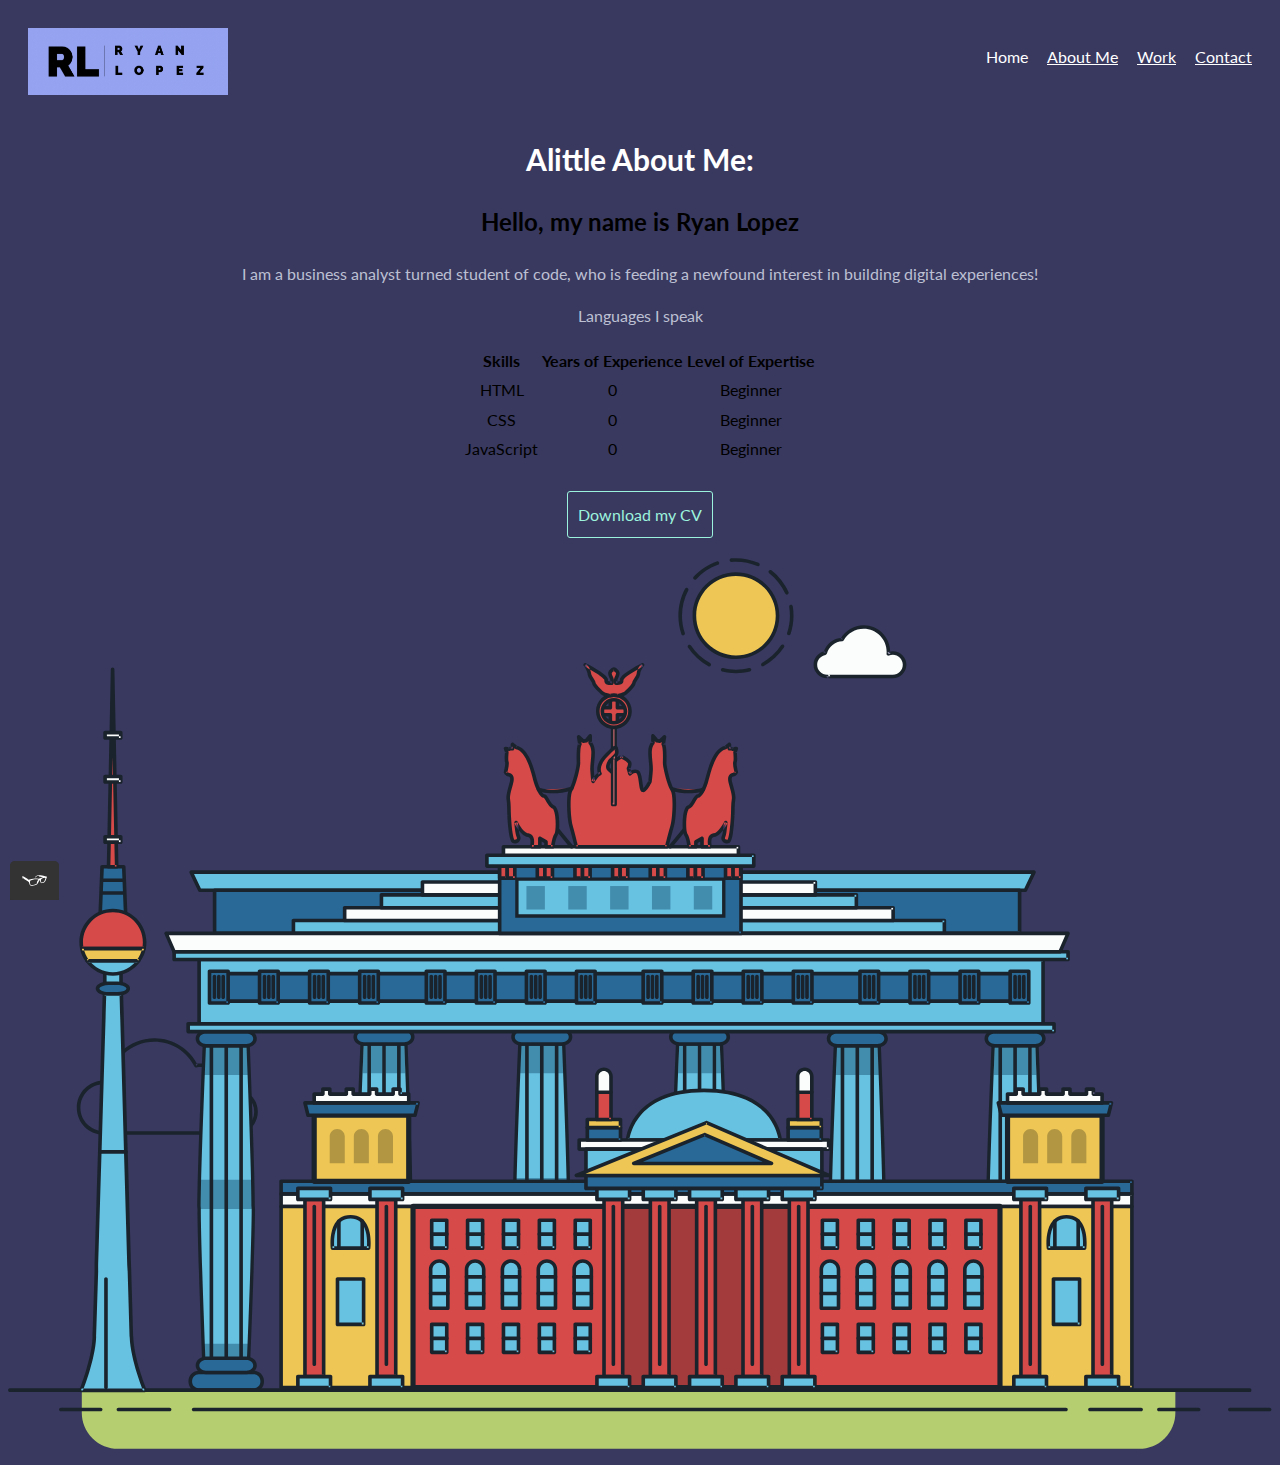
==== commit c4fcc89a: "updates for webpage code" ====
--- a/about.html
+++ b/about.html
@@ -63,13 +63,7 @@
         </tr>
       </tbody>
     </table>
-    <p> This is what I enjoy doing:</p>
-    <ul>
-      <li role="presentation" class="about-list__item">Front-end development</li>
-      <li role="presentation"class="about-list__item">Back-end development 🤩</li>
-      <li role="presentation"class="about-list__item">Test driven development</li>
-      <li role="presentation" class="about-list__item">Climbing</li>
-    </ul>
+    <br>
 
     <a href="Files/LOPEZ_RYAN_RESUME.PDF" target="_blank" class="button" download>Download my CV</a>
     <svg id="about-picture" xmlns="http://www.w3.org/2000/svg" class="berlin-illustration" height="auto" viewBox="0 0 700 505" xmlns:xlink="http://www.w3.org/1999/xlink">
